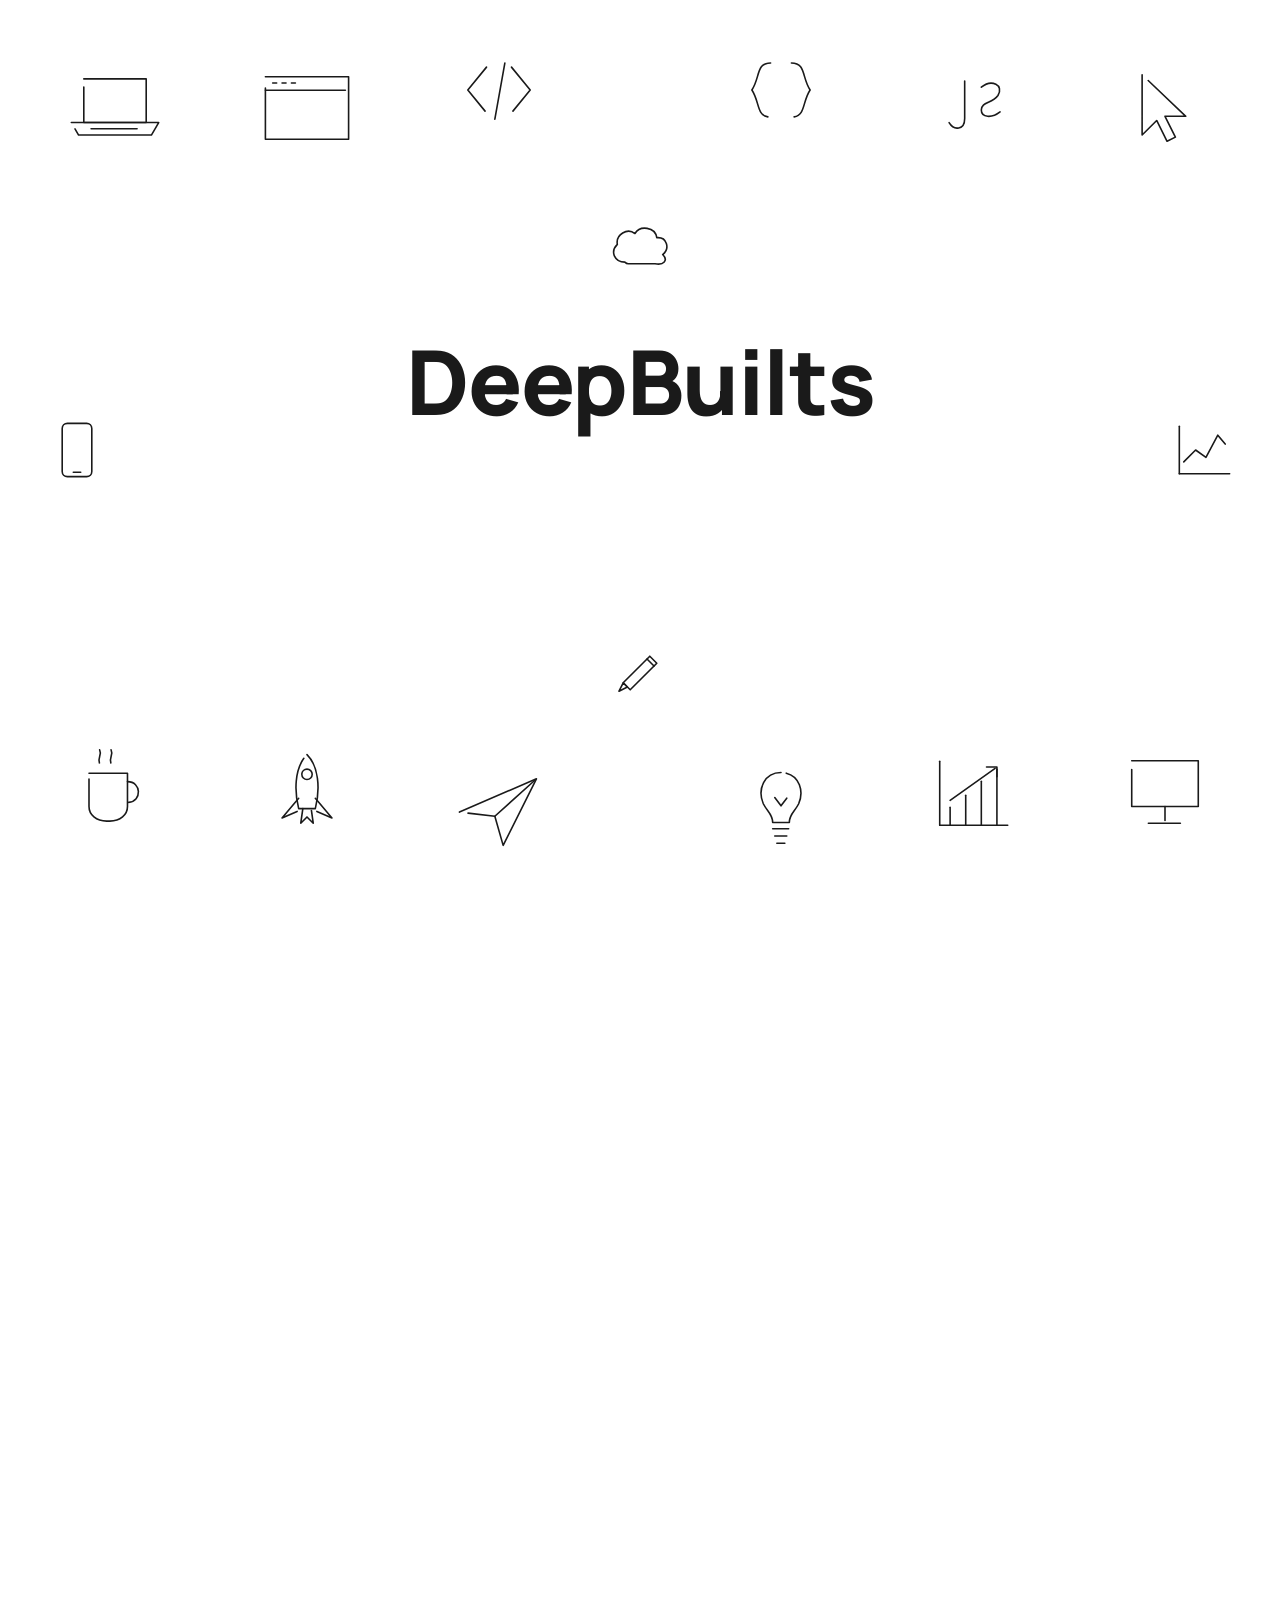
==== index.html @ f0489a3e "Add files via upload" ====
<!DOCTYPE html>
<html lang="en">
<head>
<meta charset="UTF-8" />
<meta name="viewport" content="width=device-width, initial-scale=1.0" />
<title>DeepBuilts — We build websites that build businesses.</title>
<link rel="preconnect" href="https://fonts.googleapis.com">
<link rel="preconnect" href="https://fonts.gstatic.com" crossorigin>
<link href="https://fonts.googleapis.com/css2?family=Manrope:wght@300;400;500;600;700;800&display=swap" rel="stylesheet">
<link rel="stylesheet" href="style.css" />
</head>
<body>

<section class="hero" id="hero" aria-label="DeepBuilts introduction">

  <!-- Layer that holds every sketched illustration; moves subtly with the cursor -->
  <div class="icons-layer" id="icons-layer">

    <div class="icon" id="icon-laptop" data-order="0" aria-hidden="true">
      <svg viewBox="0 0 100 100">
        <path class="d" d="M20,22 H80 V64 H20 Z"/>
        <path class="d" d="M8,64 H92 L85,76 H15 Z"/>
        <path class="d" d="M27,70 H73"/>
      </svg>
    </div>

    <div class="icon" id="icon-browser" data-order="1" aria-hidden="true">
      <svg viewBox="0 0 100 100">
        <path class="d" d="M10,20 H90 V80 H10 Z"/>
        <path class="d" d="M10,33 H90"/>
        <path class="d" d="M17,26 h4"/>
        <path class="d" d="M26,26 h4"/>
        <path class="d" d="M35,26 h4"/>
      </svg>
    </div>

    <div class="icon" id="icon-html" data-order="2" aria-hidden="true">
      <svg viewBox="0 0 100 100">
        <path class="d" d="M38,28 L20,50 L38,72"/>
        <path class="d" d="M46,78 L56,22"/>
        <path class="d" d="M62,28 L80,50 L62,72"/>
      </svg>
    </div>

    <div class="icon" id="icon-css" data-order="3" aria-hidden="true">
      <svg viewBox="0 0 100 100">
        <path class="d" d="M40,24 C26,24 30,38 22,50 C30,62 26,76 40,76"/>
        <path class="d" d="M60,24 C74,24 70,38 78,50 C70,62 74,76 60,76"/>
      </svg>
    </div>

    <div class="icon" id="icon-js" data-order="4" aria-hidden="true">
      <svg viewBox="0 0 100 100">
        <path class="d" d="M42,24 V60 C42,72 30,72 26,62"/>
        <path class="d" d="M58,30 C68,22 80,28 74,38 C68,46 58,44 58,52 C58,60 70,60 78,52"/>
      </svg>
    </div>

    <div class="icon" id="icon-cursor" data-order="5" aria-hidden="true">
      <svg viewBox="0 0 100 100">
        <path class="d" d="M28,18 L28,76 L42,62 L52,82 L60,78 L50,58 L70,58 Z"/>
      </svg>
    </div>

    <div class="icon" id="icon-phone" data-order="6" aria-hidden="true">
      <svg viewBox="0 0 100 100">
        <path class="d" d="M37,14 H63 C67,14 70,17 70,21 V79 C70,83 67,86 63,86 H37 C33,86 30,83 30,79 V21 C30,17 33,14 37,14 Z"/>
        <path class="d" d="M45,80 H55"/>
      </svg>
    </div>

    <div class="icon" id="icon-mug" data-order="7" aria-hidden="true">
      <svg viewBox="0 0 100 100">
        <path class="d" d="M25,32 H62 V64 C62,72 55,78 45,78 H42 C32,78 25,72 25,64 Z"/>
        <path class="d" d="M62,40 C76,40 76,60 62,60"/>
        <path class="d" d="M35,22 C33,17 38,14 35,9"/>
        <path class="d" d="M46,22 C44,17 49,14 46,9"/>
      </svg>
    </div>

    <div class="icon" id="icon-rocket" data-order="8" aria-hidden="true">
      <svg viewBox="0 0 100 100">
        <path class="d" d="M50,14 C61,25 63,46 58,66 H42 C37,46 39,25 50,14 Z"/>
        <path class="d" d="M42,56 L26,75 L42,68"/>
        <path class="d" d="M58,56 L74,75 L58,68"/>
        <path class="d" d="M45,33 a5,5 0 1 0 10,0 a5,5 0 1 0 -10,0"/>
        <path class="d" d="M46,66 L44,80 L50,74 L56,80 L54,66"/>
      </svg>
    </div>

    <div class="icon" id="icon-plane" data-order="9" aria-hidden="true">
      <svg viewBox="0 0 100 100">
        <path class="d" d="M12,52 L86,20 L54,84 L46,56 Z"/>
        <path class="d" d="M46,56 L86,20"/>
      </svg>
    </div>

    <div class="icon" id="icon-bulb" data-order="10" aria-hidden="true">
      <svg viewBox="0 0 100 100">
        <path class="d" d="M50,14 C34,14 27,30 33,44 C37,52 42,54 42,62 H58 C58,54 63,52 67,44 C73,30 66,14 50,14 Z"/>
        <path class="d" d="M42,68 H58"/>
        <path class="d" d="M44,75 H56"/>
        <path class="d" d="M46,82 H54"/>
        <path class="d" d="M44,38 L50,46 L56,38"/>
      </svg>
    </div>

    <div class="icon" id="icon-seo" data-order="11" aria-hidden="true">
      <svg viewBox="0 0 100 100">
        <path class="d" d="M18,82 H86"/>
        <path class="d" d="M18,82 V18"/>
        <path class="d" d="M28,82 V64"/>
        <path class="d" d="M43,82 V52"/>
        <path class="d" d="M58,82 V38"/>
        <path class="d" d="M73,82 V26"/>
        <path class="d" d="M28,58 L73,26"/>
        <path class="d" d="M63,26 H73 V36"/>
      </svg>
    </div>

    <div class="icon" id="icon-analytics" data-order="12" aria-hidden="true">
      <svg viewBox="0 0 100 100">
        <path class="d" d="M18,82 H86"/>
        <path class="d" d="M18,82 V18"/>
        <path class="d" d="M24,66 L40,50 L54,60 L70,30 L80,42"/>
      </svg>
    </div>

    <div class="icon" id="icon-monitor" data-order="13" aria-hidden="true">
      <svg viewBox="0 0 100 100">
        <path class="d" d="M18,20 H82 V64 H18 Z"/>
        <path class="d" d="M50,64 V78"/>
        <path class="d" d="M34,80 H66"/>
      </svg>
    </div>

    <div class="icon" id="icon-cloud" data-order="14" aria-hidden="true">
      <svg viewBox="0 0 100 100">
        <path class="d" d="M32,62 C20,62 14,50 23,41 C21,29 35,21 44,28 C50,18 68,20 70,33 C82,32 86,46 77,53 C84,60 78,66 68,64 H36 C34,64 33,63 32,62 Z"/>
      </svg>
    </div>

    <div class="icon" id="icon-pencil" data-order="15" aria-hidden="true">
      <svg viewBox="0 0 100 100">
        <path class="d" d="M26,74 L64,36 L74,46 L36,84 Z"/>
        <path class="d" d="M26,74 L20,86 L32,80 Z"/>
        <path class="d" d="M60,40 L70,50"/>
      </svg>
    </div>

  </div>

  <!-- Center stage: wordmark, tagline, actions -->
  <div class="stage">
    <div class="logo-wrap">
      <h1 class="logo-text" id="logo-text">DeepBuilts</h1>
    </div>
    <p class="tagline" id="tagline">We build websites that build businesses.</p>

    <div class="actions" id="actions">
      <button class="btn btn-primary" type="button">Explore</button>
      <button class="btn btn-secondary" type="button">Get Free Quote</button>
    </div>
  </div>

  <!-- Scroll cue -->
  <div class="scroll-indicator" id="scroll-indicator" aria-hidden="true">
    <svg viewBox="0 0 30 46">
      <rect x="1.5" y="1.5" width="27" height="43" rx="13.5" fill="none" stroke="#1a1a1a" stroke-width="2"/>
      <circle class="wheel" cx="15" cy="14" r="3" fill="#1a1a1a"/>
    </svg>
  </div>

</section>

<section class="about" id="about" aria-label="About DeepBuilts">
  <div class="about-inner">

    <h2 class="section-title reveal-up" id="about-title">Why DeepBuilts?</h2>

    <p class="about-lead reveal-up" id="about-lead">
      Every successful business deserves a website that earns trust before the first conversation.
    </p>
    <p class="about-sub reveal-up" id="about-sub">
      We help businesses establish a strong online presence with beautiful, fast websites — designed to make a great first impression and turn visitors into customers.
    </p>

    <div class="cards-grid" id="cards-grid">

      <div class="card" style="--i:0">
        <div class="card-icon" aria-hidden="true">
          <svg viewBox="0 0 100 100">
            <path class="cd" d="M52,8 L24,52 H44 L34,92 L78,40 H54 Z"/>
          </svg>
        </div>
        <h3 class="card-title">Fast Delivery</h3>
        <p class="card-caption">Launch in days, not months.</p>
      </div>

      <div class="card" style="--i:1">
        <div class="card-icon" aria-hidden="true">
          <svg viewBox="0 0 100 100">
            <path class="cd" d="M15,20 H85 V80 H15 Z"/>
            <path class="cd" d="M15,34 H85"/>
            <path class="cd" d="M34,34 V80"/>
            <path class="cd" d="M44,46 H76"/>
            <path class="cd" d="M44,56 H70"/>
            <path class="cd" d="M44,66 H74"/>
          </svg>
        </div>
        <h3 class="card-title">Modern UI Design</h3>
        <p class="card-caption">Interfaces that feel effortless.</p>
      </div>

      <div class="card" style="--i:2">
        <div class="card-icon" aria-hidden="true">
          <svg viewBox="0 0 100 100">
            <path class="cd" d="M38,12 H62 C66,12 68,15 68,19 V81 C68,85 66,88 62,88 H38 C34,88 32,85 32,81 V19 C32,15 34,12 38,12 Z"/>
            <path class="cd" d="M45,82 H55"/>
          </svg>
        </div>
        <h3 class="card-title">Mobile Friendly</h3>
        <p class="card-caption">Flawless on every screen size.</p>
      </div>

      <div class="card" style="--i:3">
        <div class="card-icon" aria-hidden="true">
          <svg viewBox="0 0 100 100">
            <path class="cd" d="M24,42 A18,18 0 1,0 60,42 A18,18 0 1,0 24,42"/>
            <path class="cd" d="M55,55 L80,80"/>
            <path class="cd" d="M32,46 L40,38 L46,44 L54,30"/>
            <path class="cd" d="M47,30 L54,30 L54,37"/>
          </svg>
        </div>
        <h3 class="card-title">SEO Ready</h3>
        <p class="card-caption">Built to be found on Google.</p>
      </div>

      <div class="card" style="--i:4">
        <div class="card-icon" aria-hidden="true">
          <svg viewBox="0 0 100 100">
            <path class="cd" d="M18,48 L48,18 H80 V50 L50,80 Z"/>
            <path class="cd" d="M61,34 A5,5 0 1,0 71,34 A5,5 0 1,0 61,34"/>
          </svg>
        </div>
        <h3 class="card-title">Affordable Pricing</h3>
        <p class="card-caption">Premium quality, honest pricing.</p>
      </div>

      <div class="card" style="--i:5">
        <div class="card-icon" aria-hidden="true">
          <svg viewBox="0 0 100 100">
            <path class="cd" d="M20,52 C20,26 80,26 80,52"/>
            <path class="cd" d="M18,52 V70 H30 V56"/>
            <path class="cd" d="M82,52 V70 H70 V56"/>
            <path class="cd" d="M30,70 C30,80 45,82 52,80"/>
          </svg>
        </div>
        <h3 class="card-title">Lifetime Support</h3>
        <p class="card-caption">We're with you after launch too.</p>
      </div>

      <div class="card" style="--i:6">
        <div class="card-icon" aria-hidden="true">
          <svg viewBox="0 0 100 100">
            <path class="cd" d="M15,18 H85 V64 H46 L30,80 V64 H15 Z"/>
            <path class="cd" d="M34,40 h6"/>
            <path class="cd" d="M47,40 h6"/>
            <path class="cd" d="M60,40 h6"/>
          </svg>
        </div>
        <h3 class="card-title">WhatsApp Integration</h3>
        <p class="card-caption">Chat with customers instantly.</p>
      </div>

      <div class="card" style="--i:7">
        <div class="card-icon" aria-hidden="true">
          <svg viewBox="0 0 100 100">
            <path class="cd" d="M50,10 C68,10 80,24 80,42 C80,64 50,90 50,90 C50,90 20,64 20,42 C20,24 32,10 50,10 Z"/>
            <path class="cd" d="M42,42 A8,8 0 1,0 58,42 A8,8 0 1,0 42,42"/>
          </svg>
        </div>
        <h3 class="card-title">Google Maps Integration</h3>
        <p class="card-caption">Help customers find your door.</p>
      </div>

      <div class="card" style="--i:8">
        <div class="card-icon" aria-hidden="true">
          <svg viewBox="0 0 100 100">
            <path class="cd" d="M34,50 A16,16 0 1,0 66,50 A16,16 0 1,0 34,50"/>
            <path class="cd" d="M44,50 A6,6 0 1,0 56,50 A6,6 0 1,0 44,50"/>
            <path class="cd" d="M50,30 V22"/>
            <path class="cd" d="M50,70 V78"/>
            <path class="cd" d="M30,50 H22"/>
            <path class="cd" d="M70,50 H78"/>
          </svg>
        </div>
        <h3 class="card-title">Easy Maintenance</h3>
        <p class="card-caption">Simple to update, built to last.</p>
      </div>

    </div>

    <p class="about-closing reveal-up" id="about-closing">
      Your business deserves more than just a website.<br>
      It deserves a digital identity.
    </p>

  </div>
</section>

<section class="industries" id="industries" aria-label="Industries we help">
  <div class="industry-blob industry-blob-a" aria-hidden="true"></div>
  <div class="industry-blob industry-blob-b" aria-hidden="true"></div>

  <div class="industries-inner">

    <h2 class="section-title reveal-up">Businesses We Help Grow</h2>
    <p class="about-sub reveal-up">
      From the first table booked to the first class filled — we design for the businesses people visit every day.
    </p>

    <div class="cards-grid industries-grid" id="industries-grid">

      <div class="card industry-card" style="--i:0">
        <div class="card-icon" aria-hidden="true">
          <svg viewBox="0 0 100 100">
            <path class="cd" d="M28,14 V34"/>
            <path class="cd" d="M36,14 V34"/>
            <path class="cd" d="M44,14 V34"/>
            <path class="cd" d="M28,34 C28,42 44,42 44,34"/>
            <path class="cd" d="M36,42 V86"/>
            <path class="cd" d="M66,14 C58,20 58,40 66,46"/>
            <path class="cd" d="M66,46 V86"/>
          </svg>
        </div>
        <h3 class="card-title">Restaurant</h3>
        <p class="card-caption">Menus, ambience & bookings — served beautifully online.</p>
      </div>

      <div class="card industry-card" style="--i:1">
        <div class="card-icon" aria-hidden="true">
          <svg viewBox="0 0 100 100">
            <path class="cd" d="M50,20 L90,38 L50,56 L10,38 Z"/>
            <path class="cd" d="M28,46 V66 C28,74 40,80 50,80 C60,80 72,74 72,66 V46"/>
            <path class="cd" d="M90,38 V62"/>
          </svg>
        </div>
        <h3 class="card-title">Coaching Institute</h3>
        <p class="card-caption">Showcase results and enrol more students with confidence.</p>
      </div>

      <div class="card industry-card" style="--i:2">
        <div class="card-icon" aria-hidden="true">
          <svg viewBox="0 0 100 100">
            <path class="cd" d="M22,24 A7,7 0 1,0 22,38 A7,7 0 1,0 22,24"/>
            <path class="cd" d="M22,66 A7,7 0 1,0 22,80 A7,7 0 1,0 22,66"/>
            <path class="cd" d="M27,31 L85,73"/>
            <path class="cd" d="M27,73 L85,31"/>
          </svg>
        </div>
        <h3 class="card-title">Salon</h3>
        <p class="card-caption">Elegant booking pages that match your salon's style.</p>
      </div>

      <div class="card industry-card" style="--i:3">
        <div class="card-icon" aria-hidden="true">
          <svg viewBox="0 0 100 100">
            <path class="cd" d="M18,42 H30 V62 H18 Z"/>
            <path class="cd" d="M70,42 H82 V62 H70 Z"/>
            <path class="cd" d="M30,50 H70"/>
            <path class="cd" d="M12,46 V58"/>
            <path class="cd" d="M88,46 V58"/>
          </svg>
        </div>
        <h3 class="card-title">Gym</h3>
        <p class="card-caption">Bold, energetic sites that convert visitors into members.</p>
      </div>

      <div class="card industry-card" style="--i:4">
        <div class="card-icon" aria-hidden="true">
          <svg viewBox="0 0 100 100">
            <path class="cd" d="M44,22 H56 V44 H78 V56 H56 V78 H44 V56 H22 V44 H44 Z"/>
            <path class="cd" d="M20,84 H80"/>
          </svg>
        </div>
        <h3 class="card-title">Clinic &amp; Healthcare</h3>
        <p class="card-caption">Build patient trust with a clean, reassuring presence.</p>
      </div>

      <div class="card industry-card" style="--i:5">
        <div class="card-icon" aria-hidden="true">
          <svg viewBox="0 0 100 100">
            <path class="cd" d="M50,14 C61,25 63,46 58,66 H42 C37,46 39,25 50,14 Z"/>
            <path class="cd" d="M42,56 L26,75 L42,68"/>
            <path class="cd" d="M58,56 L74,75 L58,68"/>
            <path class="cd" d="M45,33 a5,5 0 1 0 10,0 a5,5 0 1 0 -10,0"/>
          </svg>
        </div>
        <h3 class="card-title">Startup Landing Pages</h3>
        <p class="card-caption">Sharp, fast pages built to launch and pitch with impact.</p>
      </div>

      <div class="card industry-card" style="--i:6">
        <div class="card-icon" aria-hidden="true">
          <svg viewBox="0 0 100 100">
            <path class="cd" d="M22,14 H78 V86 H22 Z"/>
            <path class="cd" d="M50,30 A10,10 0 1,0 50,50 A10,10 0 1,0 50,30"/>
            <path class="cd" d="M32,72 C32,58 68,58 68,72"/>
          </svg>
        </div>
        <h3 class="card-title">Personal Portfolios</h3>
        <p class="card-caption">A polished home for your work, skills and story.</p>
      </div>

      <div class="card industry-card" style="--i:7">
        <div class="card-icon" aria-hidden="true">
          <svg viewBox="0 0 100 100">
            <path class="cd" d="M14,38 L20,18 H80 L86,38"/>
            <path class="cd" d="M18,38 H82 V84 H18 Z"/>
            <path class="cd" d="M42,84 V58 H58 V84"/>
            <path class="cd" d="M14,38 H86"/>
          </svg>
        </div>
        <h3 class="card-title">Local Shop Websites</h3>
        <p class="card-caption">Help nearby customers find you and walk through the door.</p>
      </div>

    </div>

  </div>
</section>

<section class="work" id="work" aria-label="Our work">
  <div class="work-inner">

    <h2 class="section-title reveal-up">Our Work</h2>
    <p class="about-sub reveal-up">
      A closer look at how we bring different industries to life.
    </p>

    <div class="work-grid">

      <a class="work-card reveal-up" href="restaurant.html" aria-label="View Restaurant Website demo">
        <div class="work-image work-image-restaurant">
          <svg viewBox="0 0 100 100" aria-hidden="true">
            <path class="wd" d="M28,10 V40"/>
            <path class="wd" d="M38,10 V40"/>
            <path class="wd" d="M48,10 V40"/>
            <path class="wd" d="M28,40 C28,50 48,50 48,40"/>
            <path class="wd" d="M38,50 V90"/>
            <path class="wd" d="M70,10 C60,17 60,42 70,49"/>
            <path class="wd" d="M70,49 V90"/>
          </svg>
        </div>
        <div class="work-content">
          <h3 class="work-title">Restaurant Website</h3>
          <p class="work-desc">A warm, appetite-driven design with menu highlights, gallery and easy table bookings.</p>
          <span class="work-btn">View Demo <span class="work-arrow">→</span></span>
        </div>
      </a>

      <a class="work-card reveal-up" href="coaching.html" aria-label="View Coaching Website demo">
        <div class="work-image work-image-coaching">
          <svg viewBox="0 0 100 100" aria-hidden="true">
            <path class="wd" d="M50,16 L92,36 L50,56 L8,36 Z"/>
            <path class="wd" d="M26,46 V68 C26,78 38,86 50,86 C62,86 74,78 74,68 V46"/>
            <path class="wd" d="M92,36 V62"/>
          </svg>
        </div>
        <div class="work-content">
          <h3 class="work-title">Coaching Website</h3>
          <p class="work-desc">Course structure, testimonials and results — presented to build instant credibility.</p>
          <span class="work-btn">View Demo <span class="work-arrow">→</span></span>
        </div>
      </a>

      <a class="work-card reveal-up" href="gym.html" aria-label="View Gym Website demo">
        <div class="work-image work-image-gym">
          <svg viewBox="0 0 100 100" aria-hidden="true">
            <path class="wd" d="M14,42 H28 V62 H14 Z"/>
            <path class="wd" d="M72,42 H86 V62 H72 Z"/>
            <path class="wd" d="M28,50 H72"/>
            <path class="wd" d="M8,46 V58"/>
            <path class="wd" d="M92,46 V58"/>
          </svg>
        </div>
        <div class="work-content">
          <h3 class="work-title">Gym Website</h3>
          <p class="work-desc">High-energy visuals, class schedules and membership plans that drive sign-ups.</p>
          <span class="work-btn">View Demo <span class="work-arrow">→</span></span>
        </div>
      </a>

    </div>

  </div>
</section>

<section class="pricing" id="pricing" aria-label="Pricing plans">
  <div class="pricing-blob pricing-blob-a" aria-hidden="true"></div>
  <div class="pricing-blob pricing-blob-b" aria-hidden="true"></div>

  <div class="pricing-inner">

    <h2 class="section-title reveal-up">Simple Pricing</h2>
    <p class="about-sub reveal-up">Choose the perfect plan for your business.</p>

    <div class="pricing-grid">

      <div class="pricing-card reveal-up" style="--i:0">
        <div class="pricing-head">
          <p class="pricing-plan">Starter</p>
          <div class="pricing-price"><span class="currency">₹</span>4,999</div>
          <p class="pricing-note">One-time payment</p>
        </div>
        <ul class="pricing-features">
          <li>Single Page Website</li>
          <li>Responsive Design</li>
          <li>WhatsApp Button</li>
          <li>Google Maps</li>
          <li>Contact Form</li>
          <li>Basic SEO</li>
          <li>Free Deployment</li>
        </ul>
        <button class="pricing-btn" type="button">Get Started</button>
      </div>

      <div class="pricing-card pricing-featured reveal-up" style="--i:1">
        <span class="pricing-badge">Most Popular</span>
        <div class="pricing-head">
          <p class="pricing-plan">Standard</p>
          <div class="pricing-price"><span class="currency">₹</span>7,999</div>
          <p class="pricing-note">One-time payment</p>
        </div>
        <ul class="pricing-features">
          <li class="pricing-inherit">Everything in Starter</li>
          <li>5 Pages</li>
          <li>Gallery</li>
          <li>Animations</li>
          <li>Better SEO</li>
          <li>Business Email Setup</li>
        </ul>
        <button class="pricing-btn pricing-btn-featured" type="button">Get Started</button>
      </div>

      <div class="pricing-card reveal-up" style="--i:2">
        <div class="pricing-head">
          <p class="pricing-plan">Growth</p>
          <div class="pricing-price"><span class="currency">₹</span>14,999</div>
          <p class="pricing-note">One-time payment</p>
        </div>
        <ul class="pricing-features">
          <li class="pricing-inherit">Everything in Standard</li>
          <li>Booking System</li>
          <li>Admin Dashboard</li>
          <li>Database</li>
          <li>Blog</li>
          <li>Premium Support</li>
        </ul>
        <button class="pricing-btn" type="button">Get Started</button>
      </div>

    </div>

  </div>
</section>

<script src="script.js"></script>
</body>
</html>
---- style.css ----
:root{
  --ink:#1a1a1a;
  --ink-soft:#3a3a3a;
  --muted:#767676;
  --paper:#ffffff;
  --gold:#b08d57;
  --font-display:'Manrope', -apple-system, BlinkMacSystemFont, 'Helvetica Neue', Arial, sans-serif;
  --font-body:'Manrope', -apple-system, BlinkMacSystemFont, 'Helvetica Neue', Arial, sans-serif;
}

*{ box-sizing:border-box; }

html,body{
  margin:0;
  padding:0;
  width:100%;
  height:100%;
  background:var(--paper);
  overflow-x:hidden;
  font-family:var(--font-body);
  color:var(--ink);
  -webkit-font-smoothing:antialiased;
}

.hero{
  position:relative;
  width:100%;
  height:100vh;
  min-height:640px;
  background:var(--paper);
  overflow:hidden;
}

/* ---------- Illustration layer ---------- */

.icons-layer{
  position:absolute;
  inset:0;
  will-change:transform;
  transition:transform 0.4s cubic-bezier(.22,.68,.36,1);
}

.icon{
  position:absolute;
  width:9vw;
  max-width:104px;
  min-width:56px;
  transform:translate(-50%,-50%);
  opacity:1;
}

.icon svg{
  width:100%;
  height:100%;
  display:block;
  overflow:visible;
}

.icon path.d{
  fill:none;
  stroke:var(--ink);
  stroke-width:1.6;
  stroke-linecap:round;
  stroke-linejoin:round;
  vector-effect:non-scaling-stroke;
  transition:stroke-dashoffset 0.9s cubic-bezier(.22,.68,.36,1);
}

.icon.floating{
  animation:float 4.5s ease-in-out infinite;
}
.icon.floating:nth-child(3n){ animation-duration:5.2s; }
.icon.floating:nth-child(3n+1){ animation-duration:3.9s; animation-delay:.4s; }
.icon.floating:nth-child(3n+2){ animation-duration:4.7s; animation-delay:.2s; }

@keyframes float{
  0%,100%{ transform:translate(-50%,-50%) translateY(0); }
  50%{ transform:translate(-50%,-50%) translateY(-6px); }
}

/* perimeter placement — desktop */
#icon-laptop{     top:12%; left:9%;  }
#icon-browser{    top:12%; left:24%; }
#icon-html{       top:10%; left:39%; }
#icon-css{        top:10%; left:61%; }
#icon-js{         top:12%; left:76%; }
#icon-cursor{     top:12%; left:91%; }
#icon-phone{      top:50%; left:6%;  width:6.5vw; max-width:74px; }
#icon-mug{        top:88%; left:9%;  }
#icon-rocket{     top:88%; left:24%; }
#icon-plane{      top:90%; left:39%; }
#icon-bulb{       top:90%; left:61%; }
#icon-seo{        top:88%; left:76%; }
#icon-monitor{    top:88%; left:91%; }
#icon-analytics{  top:50%; left:94%; width:6.5vw; max-width:74px; }
#icon-cloud{      top:28%; left:50%; width:7vw; max-width:84px; }
#icon-pencil{     top:74%; left:50%; width:6vw; max-width:70px; }

/* ---------- Center stage ---------- */

.stage{
  position:relative;
  z-index:20;
  height:100%;
  display:flex;
  flex-direction:column;
  align-items:center;
  justify-content:center;
  text-align:center;
  padding:0 24px;
  pointer-events:none;
}

.logo-wrap{
  position:relative;
  display:inline-flex;
  align-items:baseline;
}

.logo-text{
  font-family:var(--font-display);
  font-style:normal;
  font-weight:800;
  font-size:clamp(2.6rem, 8vw, 5.6rem);
  line-height:1;
  margin:0;
  color:var(--ink);
  letter-spacing:-1.5px;
  opacity:0;
  transform:translateY(14px);
}

.logo-text.reveal{
  animation:logo-appear 0.5s cubic-bezier(.22,.68,.36,1) forwards;
}

@keyframes logo-appear{
  to{ opacity:1; transform:translateY(0); }
}

.tagline{
  font-family:var(--font-body);
  font-weight:400;
  font-size:clamp(0.95rem, 1.6vw, 1.25rem);
  color:var(--muted);
  letter-spacing:0.3px;
  margin:18px 0 0;
  opacity:0;
  transform:translateY(10px);
  transition:opacity .35s ease, transform .35s ease;
}

.tagline.show{
  opacity:1;
  transform:translateY(0);
}

.actions{
  margin-top:40px;
  display:flex;
  gap:18px;
  pointer-events:auto;
}

.btn{
  font-family:var(--font-body);
  font-weight:600;
  font-size:0.95rem;
  letter-spacing:0.3px;
  padding:15px 34px;
  border-radius:999px;
  cursor:pointer;
  border:1.5px solid var(--ink);
  opacity:0;
  transform:translateY(28px);
  transition:opacity .6s ease, transform .6s cubic-bezier(.2,.9,.3,1),
             box-shadow .3s ease, background .3s ease, color .3s ease, border-color .3s ease;
}

.btn.show{
  opacity:1;
  transform:translateY(0);
}

.btn-primary{
  background:var(--ink);
  color:var(--paper);
}
.btn-primary:hover{
  transform:translateY(-4px);
  box-shadow:0 14px 30px -10px rgba(26,26,26,0.45), 0 0 0 6px rgba(176,141,87,0.12);
}

.btn-secondary{
  background:transparent;
  color:var(--ink);
}
.btn-secondary:hover{
  transform:translateY(-4px);
  background:var(--ink);
  color:var(--paper);
  box-shadow:0 14px 30px -10px rgba(26,26,26,0.35), 0 0 0 6px rgba(176,141,87,0.12);
}

.btn:focus-visible{
  outline:2px solid var(--gold);
  outline-offset:3px;
}

/* ---------- Scroll indicator ---------- */

.scroll-indicator{
  position:absolute;
  bottom:32px;
  left:50%;
  transform:translateX(-50%);
  width:26px;
  opacity:0;
  transition:opacity .8s ease;
  z-index:20;
}

.scroll-indicator.show{
  opacity:1;
  animation:cue-bounce 2.2s ease-in-out infinite;
}

@keyframes cue-bounce{
  0%,100%{ transform:translateX(-50%) translateY(0); }
  50%{ transform:translateX(-50%) translateY(8px); }
}

.scroll-indicator .wheel{
  animation:wheel-drop 2.2s ease-in-out infinite;
}

@keyframes wheel-drop{
  0%{ opacity:1; transform:translateY(0); }
  60%{ opacity:0; transform:translateY(10px); }
  61%{ opacity:0; transform:translateY(0); }
  100%{ opacity:1; transform:translateY(0); }
}

/* ---------- Responsive ---------- */

@media (max-width: 900px){
  .icon{ width:12vw; min-width:44px; max-width:78px; }
  #icon-phone,#icon-analytics{ width:9vw; max-width:60px; }
  #icon-laptop{ top:9%;  left:14%; }
  #icon-browser{ top:9%;  left:34%; }
  #icon-html{ top:8%; left:52%; }
  #icon-css{ top:8%; left:68%; }
  #icon-js{ top:9%; left:86%; }
  #icon-cursor{ top:22%; left:6%; }
  #icon-phone{ top:50%; left:5%; }
  #icon-analytics{ top:50%; left:95%; }
  #icon-cloud{ top:24%; left:50%; }
  #icon-mug{ top:78%; left:14%; }
  #icon-rocket{ top:91%; left:34%; }
  #icon-plane{ top:91%; left:52%; }
  #icon-bulb{ top:91%; left:68%; }
  #icon-seo{ top:91%; left:86%; }
  #icon-monitor{ top:78%; left:95%; }
  #icon-pencil{ top:76%; left:50%; }
}

@media (max-width: 600px){
  .hero{ min-height:100vh; }
  .icon{ width:15vw; min-width:34px; max-width:52px; opacity:0.85; }
  #icon-laptop{     top:8%;  left:16%; }
  #icon-browser{    top:8%;  left:50%; }
  #icon-html{       top:8%;  left:84%; }
  #icon-css{        top:20%; left:6%;  }
  #icon-js{         top:20%; left:94%; }
  #icon-cursor{     top:32%; left:12%; }
  #icon-phone{      top:32%; left:88%; width:12vw; max-width:44px; }
  #icon-cloud{      top:18%; left:50%; width:14vw; max-width:56px; }
  #icon-mug{        top:68%; left:12%; }
  #icon-rocket{     top:68%; left:88%; }
  #icon-plane{      top:80%; left:22%; }
  #icon-bulb{       top:80%; left:50%; }
  #icon-seo{        top:80%; left:78%; }
  #icon-analytics{  top:92%; left:16%; width:12vw; max-width:44px; }
  #icon-monitor{    top:92%; left:50%; }
  #icon-pencil{     top:92%; left:84%; width:12vw; max-width:44px; }

  .actions{ flex-direction:column; width:100%; max-width:280px; }
  .btn{ width:100%; text-align:center; padding:14px 28px; }
}

/* ---------- Reduced motion ---------- */

@media (prefers-reduced-motion: reduce){
  .icons-layer{ transition:none; }
  .icon.floating{ animation:none; }
  .scroll-indicator.show{ animation:none; }
  .scroll-indicator .wheel{ animation:none; }
  .logo-text.reveal{ animation:none; opacity:1; transform:none; }
  .btn, .tagline{ transition:opacity .3s ease; }
  .reveal-up{ transition:none !important; opacity:1 !important; transform:none !important; }
  .card{ animation:none !important; opacity:1 !important; transform:none !important; }
  .card-icon path.cd{ transition:none; }
}

/* =====================================================
   ABOUT SECTION
   ===================================================== */

.about{
  position:relative;
  width:100%;
  background:var(--paper);
  padding:130px 24px 150px;
}

.about-inner{
  max-width:1180px;
  margin:0 auto;
  text-align:center;
}

.reveal-up{
  opacity:0;
  transform:translateY(26px);
  transition:opacity .7s cubic-bezier(.22,.68,.36,1), transform .7s cubic-bezier(.22,.68,.36,1);
}

.reveal-up.in-view{
  opacity:1;
  transform:translateY(0);
}

.section-title{
  font-family:var(--font-display);
  font-weight:800;
  font-size:clamp(2.1rem, 5vw, 3.4rem);
  letter-spacing:-1.2px;
  margin:0 0 30px;
  color:var(--ink);
}

.about-lead{
  font-family:var(--font-body);
  font-weight:600;
  font-size:clamp(1.15rem, 2.3vw, 1.55rem);
  line-height:1.5;
  max-width:760px;
  margin:0 auto 18px;
  color:var(--ink-soft);
}

.about-sub{
  font-family:var(--font-body);
  font-weight:400;
  font-size:clamp(0.98rem, 1.4vw, 1.08rem);
  line-height:1.7;
  max-width:620px;
  margin:0 auto;
  color:var(--muted);
}

/* ---------- Speciality cards ---------- */

.cards-grid{
  display:grid;
  grid-template-columns:repeat(3, 1fr);
  gap:26px;
  margin-top:80px;
  text-align:left;
}

.card{
  position:relative;
  background:var(--paper);
  border:1px solid rgba(26,26,26,0.09);
  border-radius:22px;
  padding:36px 30px;
  box-shadow:0 2px 12px rgba(26,26,26,0.045);
  opacity:0;
  transform:translateY(26px);
  transition:transform .45s cubic-bezier(.22,.68,.36,1),
             box-shadow .45s cubic-bezier(.22,.68,.36,1),
             border-color .45s ease;
}

.card.in-view{
  opacity:1;
  transform:translateY(0);
  animation:card-appear .65s cubic-bezier(.22,.68,.36,1) forwards;
  animation-delay:calc(var(--i) * 70ms);
}

@keyframes card-appear{
  from{ opacity:0; transform:translateY(26px); }
  to{ opacity:1; transform:translateY(0); }
}

.card:hover{
  transform:translateY(-8px);
  box-shadow:0 22px 44px -18px rgba(26,26,26,0.2);
  border-color:rgba(26,26,26,0.16);
}

.card-icon{
  width:52px;
  height:52px;
  margin-bottom:22px;
  transition:transform .4s cubic-bezier(.22,.68,.36,1);
}

.card:hover .card-icon{
  transform:translateY(-3px) rotate(-4deg) scale(1.06);
}

.card-icon svg{
  width:100%;
  height:100%;
  overflow:visible;
}

.card-icon path.cd{
  fill:none;
  stroke:var(--ink);
  stroke-width:3.4;
  stroke-linecap:round;
  stroke-linejoin:round;
  vector-effect:non-scaling-stroke;
  transition:stroke-dashoffset .8s cubic-bezier(.22,.68,.36,1);
}

.card-title{
  font-family:var(--font-display);
  font-weight:700;
  font-size:1.12rem;
  letter-spacing:-0.2px;
  margin:0 0 8px;
  color:var(--ink);
}

.card-caption{
  font-family:var(--font-body);
  font-weight:400;
  font-size:0.92rem;
  line-height:1.55;
  color:var(--muted);
  margin:0;
}

/* ---------- Closing statement ---------- */

.about-closing{
  font-family:var(--font-display);
  font-weight:700;
  font-size:clamp(1.4rem, 3.4vw, 2.2rem);
  line-height:1.4;
  letter-spacing:-0.5px;
  color:var(--ink);
  margin:120px auto 0;
  max-width:720px;
}

/* ---------- About responsive ---------- */

@media (max-width: 900px){
  .about{ padding:100px 22px 120px; }
  .cards-grid{ grid-template-columns:repeat(2, 1fr); gap:20px; margin-top:64px; }
  .about-closing{ margin-top:90px; }
}

@media (max-width: 600px){
  .about{ padding:80px 20px 100px; }
  .cards-grid{ grid-template-columns:1fr; gap:18px; margin-top:52px; }
  .card{ padding:30px 26px; }
  .about-closing{ margin-top:70px; }
}

/* =====================================================
   INDUSTRIES SECTION — premium glass cards
   ===================================================== */

.industries{
  position:relative;
  width:100%;
  background:var(--paper);
  padding:120px 24px 140px;
  overflow:hidden;
}

.industry-blob{
  position:absolute;
  border-radius:50%;
  filter:blur(70px);
  opacity:0.16;
  pointer-events:none;
  z-index:0;
}

.industry-blob-a{
  width:420px;
  height:420px;
  top:-120px;
  left:-100px;
  background:radial-gradient(circle, var(--gold) 0%, transparent 70%);
}

.industry-blob-b{
  width:460px;
  height:460px;
  bottom:-140px;
  right:-120px;
  background:radial-gradient(circle, var(--ink-soft) 0%, transparent 72%);
}

.industries-inner{
  position:relative;
  z-index:1;
  max-width:1220px;
  margin:0 auto;
  text-align:center;
}

.industries-inner .about-sub{
  margin-top:18px;
}

.industries-grid{
  grid-template-columns:repeat(4, 1fr);
  gap:24px;
  margin-top:72px;
}

/* Glass card look layered on top of the shared .card entrance/draw system */
.industry-card{
  padding:32px 26px;
  background:rgba(255,255,255,0.55);
  backdrop-filter:blur(16px) saturate(140%);
  -webkit-backdrop-filter:blur(16px) saturate(140%);
  border:1px solid rgba(255,255,255,0.5);
  box-shadow:0 8px 30px rgba(26,26,26,0.06);
  overflow:hidden;
  isolation:isolate;
}

.industry-card::before{
  content:"";
  position:absolute;
  inset:0;
  border-radius:22px;
  padding:1.5px;
  background:linear-gradient(115deg,
    rgba(176,141,87,0) 10%,
    rgba(176,141,87,0.9) 45%,
    rgba(176,141,87,0) 80%);
  background-size:260% 260%;
  -webkit-mask:
    linear-gradient(#fff 0 0) content-box,
    linear-gradient(#fff 0 0);
  -webkit-mask-composite:xor;
  mask-composite:exclude;
  opacity:0;
  transition:opacity .45s ease;
  animation:border-flow 4s linear infinite;
  pointer-events:none;
  z-index:1;
}

@keyframes border-flow{
  0%{ background-position:0% 50%; }
  100%{ background-position:200% 50%; }
}

.industry-card:hover{
  transform:translateY(-10px);
  box-shadow:0 26px 50px -18px rgba(26,26,26,0.22);
  background:rgba(255,255,255,0.7);
}

.industry-card:hover::before{
  opacity:1;
}

.industry-card .card-icon{
  position:relative;
  z-index:2;
}

.industry-card .card-title,
.industry-card .card-caption{
  position:relative;
  z-index:2;
}

@media (max-width: 1024px){
  .industries-grid{ grid-template-columns:repeat(2, 1fr); }
}

@media (max-width: 600px){
  .industries{ padding:90px 20px 110px; }
  .industries-grid{ grid-template-columns:1fr; gap:18px; margin-top:52px; }
  .industry-card{ padding:28px 24px; }
}

@media (prefers-reduced-motion: reduce){
  .industry-card::before{ animation:none; }
}

/* =====================================================
   OUR WORK SECTION — three large demo cards
   ===================================================== */

.work{
  position:relative;
  width:100%;
  background:var(--paper);
  padding:120px 24px 150px;
}

.work-inner{
  max-width:1180px;
  margin:0 auto;
  text-align:center;
}

.work-inner .about-sub{
  margin-top:18px;
}

.work-grid{
  display:grid;
  grid-template-columns:repeat(3, 1fr);
  gap:30px;
  margin-top:72px;
  text-align:left;
}

.work-card{
  position:relative;
  display:block;
  background:var(--paper);
  border:1px solid rgba(26,26,26,0.09);
  border-radius:22px;
  overflow:hidden;
  text-decoration:none;
  color:inherit;
  box-shadow:0 2px 12px rgba(26,26,26,0.045);
  transition:transform .5s cubic-bezier(.22,.68,.36,1),
             box-shadow .5s cubic-bezier(.22,.68,.36,1),
             border-color .5s ease;
}

.work-card:hover{
  transform:translateY(-10px);
  box-shadow:0 30px 56px -20px rgba(26,26,26,0.24);
  border-color:rgba(176,141,87,0.4);
}

.work-image{
  position:relative;
  width:100%;
  aspect-ratio:16/10;
  background:
    repeating-linear-gradient(
      to bottom,
      rgba(26,26,26,0.05),
      rgba(26,26,26,0.05) 1px,
      transparent 1px,
      transparent 34px
    ),
    linear-gradient(135deg, #f4f1ea 0%, #ffffff 60%);
  display:flex;
  align-items:center;
  justify-content:center;
  overflow:hidden;
}

.work-image::after{
  content:"";
  position:absolute;
  inset:0;
  background:linear-gradient(140deg, rgba(176,141,87,0.16), transparent 55%);
  opacity:0;
  transition:opacity .5s ease;
}

.work-card:hover .work-image::after{
  opacity:1;
}

.work-image svg{
  width:34%;
  max-width:120px;
  overflow:visible;
  transition:transform .6s cubic-bezier(.22,.68,.36,1);
}

.work-card:hover .work-image svg{
  transform:scale(1.1) translateY(-4px);
}

.work-image path.wd{
  fill:none;
  stroke:var(--ink);
  stroke-width:2.2;
  stroke-linecap:round;
  stroke-linejoin:round;
  vector-effect:non-scaling-stroke;
  opacity:0.82;
}

.work-content{
  padding:30px 28px 32px;
}

.work-title{
  font-family:var(--font-display);
  font-weight:700;
  font-size:1.25rem;
  letter-spacing:-0.3px;
  margin:0 0 10px;
  color:var(--ink);
}

.work-desc{
  font-family:var(--font-body);
  font-weight:400;
  font-size:0.95rem;
  line-height:1.65;
  color:var(--muted);
  margin:0 0 22px;
}

.work-btn{
  display:inline-flex;
  align-items:center;
  gap:8px;
  font-family:var(--font-body);
  font-weight:600;
  font-size:0.92rem;
  letter-spacing:0.3px;
  color:var(--ink);
  padding:12px 22px;
  border-radius:999px;
  border:1.5px solid var(--ink);
  transition:background .3s ease, color .3s ease, border-color .3s ease, box-shadow .3s ease;
}

.work-arrow{
  transition:transform .35s cubic-bezier(.22,.68,.36,1);
}

.work-card:hover .work-btn{
  background:var(--ink);
  color:var(--paper);
  box-shadow:0 14px 28px -12px rgba(26,26,26,0.4), 0 0 0 5px rgba(176,141,87,0.14);
}

.work-card:hover .work-arrow{
  transform:translateX(4px);
}

@media (max-width: 1024px){
  .work-grid{ grid-template-columns:1fr; gap:24px; margin-top:56px; }
  .work{ padding:100px 22px 120px; }
}

@media (max-width: 600px){
  .work{ padding:80px 20px 100px; }
  .work-content{ padding:24px 22px 26px; }
}

/* =====================================================
   PRICING SECTION — luxury three-tier cards
   ===================================================== */

.pricing{
  position:relative;
  width:100%;
  background:var(--paper);
  padding:130px 24px 160px;
  overflow:hidden;
}

.pricing-blob{
  position:absolute;
  border-radius:50%;
  filter:blur(80px);
  opacity:0.14;
  pointer-events:none;
  z-index:0;
}

.pricing-blob-a{
  width:460px;
  height:460px;
  top:-140px;
  right:-120px;
  background:radial-gradient(circle, var(--gold) 0%, transparent 70%);
}

.pricing-blob-b{
  width:420px;
  height:420px;
  bottom:-160px;
  left:-110px;
  background:radial-gradient(circle, var(--ink-soft) 0%, transparent 72%);
}

.pricing-inner{
  position:relative;
  z-index:1;
  max-width:1180px;
  margin:0 auto;
  text-align:center;
}

.pricing-inner .about-sub{
  margin-top:18px;
}

.pricing-grid{
  display:grid;
  grid-template-columns:repeat(3, 1fr);
  gap:28px;
  margin-top:80px;
  align-items:start;
  text-align:left;
}

/* ---------- Base card ---------- */

.pricing-card{
  position:relative;
  display:flex;
  flex-direction:column;
  background:var(--paper);
  border:1px solid rgba(26,26,26,0.09);
  border-radius:26px;
  padding:46px 34px 38px;
  box-shadow:0 2px 14px rgba(26,26,26,0.045);
  isolation:isolate;
  overflow:hidden;
  transition:transform .5s cubic-bezier(.22,.68,.36,1),
             box-shadow .5s cubic-bezier(.22,.68,.36,1),
             border-color .5s ease;
}

/* animated flowing gradient border, revealed on hover */
.pricing-card::before{
  content:"";
  position:absolute;
  inset:0;
  border-radius:26px;
  padding:1.5px;
  background:linear-gradient(115deg,
    rgba(176,141,87,0) 10%,
    rgba(176,141,87,0.95) 45%,
    rgba(176,141,87,0) 80%);
  background-size:260% 260%;
  -webkit-mask:
    linear-gradient(#fff 0 0) content-box,
    linear-gradient(#fff 0 0);
  -webkit-mask-composite:xor;
  mask-composite:exclude;
  opacity:0;
  transition:opacity .45s ease;
  animation:border-flow 4s linear infinite;
  pointer-events:none;
  z-index:1;
}

.pricing-card:hover{
  transform:translateY(-10px);
  box-shadow:0 30px 56px -20px rgba(26,26,26,0.22),
             0 0 46px -16px rgba(176,141,87,0.4);
  border-color:rgba(176,141,87,0.35);
}

.pricing-card:hover::before{
  opacity:1;
}

.pricing-head{
  position:relative;
  z-index:2;
  margin-bottom:30px;
  padding-bottom:26px;
  border-bottom:1px solid rgba(26,26,26,0.08);
}

.pricing-plan{
  font-family:var(--font-body);
  font-weight:700;
  font-size:0.8rem;
  letter-spacing:2.2px;
  text-transform:uppercase;
  color:var(--gold);
  margin:0 0 16px;
}

.pricing-price{
  font-family:var(--font-display);
  font-weight:800;
  font-size:clamp(2.1rem, 3.6vw, 2.7rem);
  letter-spacing:-1px;
  color:var(--ink);
  margin:0;
  display:flex;
  align-items:baseline;
  gap:3px;
}

.pricing-price .currency{
  font-size:1.25rem;
  font-weight:700;
  color:var(--ink-soft);
}

.pricing-note{
  font-family:var(--font-body);
  font-weight:400;
  font-size:0.82rem;
  color:var(--muted);
  margin:8px 0 0;
  letter-spacing:0.2px;
}

.pricing-features{
  position:relative;
  z-index:2;
  list-style:none;
  margin:0 0 34px;
  padding:0;
  display:flex;
  flex-direction:column;
  gap:15px;
  flex-grow:1;
}

.pricing-features li{
  position:relative;
  padding-left:30px;
  font-family:var(--font-body);
  font-weight:500;
  font-size:0.94rem;
  line-height:1.5;
  color:var(--ink-soft);
}

.pricing-features li::before{
  content:"";
  position:absolute;
  left:0;
  top:1px;
  width:19px;
  height:19px;
  border-radius:50%;
  background:rgba(176,141,87,0.14);
}

.pricing-features li::after{
  content:"✓";
  position:absolute;
  left:4.5px;
  top:2.5px;
  font-size:0.68rem;
  font-weight:800;
  line-height:1;
  color:var(--gold);
}

.pricing-features li.pricing-inherit{
  font-style:italic;
  font-weight:500;
  color:var(--muted);
}

.pricing-features li.pricing-inherit::before{
  background:rgba(26,26,26,0.06);
}

.pricing-features li.pricing-inherit::after{
  content:"↳";
  color:var(--muted);
  font-style:normal;
  font-size:0.78rem;
  left:5px;
  top:1px;
}

.pricing-btn{
  position:relative;
  z-index:2;
  font-family:var(--font-body);
  font-weight:600;
  font-size:0.95rem;
  letter-spacing:0.3px;
  width:100%;
  padding:15px 0;
  text-align:center;
  border-radius:999px;
  cursor:pointer;
  background:transparent;
  color:var(--ink);
  border:1.5px solid var(--ink);
  margin-top:auto;
  transition:background .3s ease, color .3s ease, border-color .3s ease,
             box-shadow .3s ease, transform .3s ease;
}

.pricing-btn:hover{
  background:var(--ink);
  color:var(--paper);
  transform:translateY(-3px);
  box-shadow:0 14px 28px -12px rgba(26,26,26,0.4), 0 0 0 6px rgba(176,141,87,0.12);
}

.pricing-btn:focus-visible{
  outline:2px solid var(--gold);
  outline-offset:3px;
}

/* ---------- Featured / Most Popular card ---------- */

.pricing-featured{
  border-color:rgba(176,141,87,0.55);
  background:linear-gradient(180deg, #fffaf2 0%, #ffffff 58%);
  box-shadow:0 22px 50px -18px rgba(176,141,87,0.32),
             0 8px 24px rgba(26,26,26,0.06);
  transform:translateY(-16px) scale(1.035);
  z-index:2;
}

.pricing-featured::before{
  opacity:0.9;
}

.pricing-featured:hover{
  transform:translateY(-24px) scale(1.045);
  box-shadow:0 36px 66px -18px rgba(176,141,87,0.46),
             0 10px 26px rgba(26,26,26,0.08);
}

.pricing-featured:hover::before{
  opacity:1;
}

.pricing-featured .pricing-head{
  border-bottom-color:rgba(176,141,87,0.22);
}

.pricing-badge{
  position:absolute;
  z-index:3;
  top:-13px;
  left:50%;
  transform:translateX(-50%);
  background:var(--gold);
  color:var(--paper);
  font-family:var(--font-body);
  font-weight:700;
  font-size:0.7rem;
  letter-spacing:1px;
  text-transform:uppercase;
  padding:8px 20px;
  border-radius:999px;
  box-shadow:0 10px 22px -8px rgba(176,141,87,0.6);
  white-space:nowrap;
}

.pricing-btn-featured{
  background:var(--ink);
  color:var(--paper);
  border-color:var(--ink);
}

.pricing-btn-featured:hover{
  background:var(--gold);
  border-color:var(--gold);
  color:var(--paper);
  box-shadow:0 16px 34px -12px rgba(176,141,87,0.55), 0 0 0 6px rgba(176,141,87,0.14);
}

/* ---------- Pricing responsive ---------- */

@media (max-width: 1024px){
  .pricing{ padding:100px 22px 130px; }
  .pricing-grid{
    grid-template-columns:1fr;
    max-width:440px;
    margin-left:auto;
    margin-right:auto;
    gap:26px;
    margin-top:60px;
  }
  .pricing-featured{
    order:-1;
    transform:none;
  }
  .pricing-featured:hover{
    transform:translateY(-10px);
  }
}

@media (max-width: 600px){
  .pricing{ padding:84px 18px 100px; }
  .pricing-card{ padding:40px 26px 32px; }
  .pricing-badge{ font-size:0.65rem; padding:7px 16px; }
}

@media (prefers-reduced-motion: reduce){
  .pricing-card::before{ animation:none; }
  .pricing-card, .pricing-featured{ transition:none !important; }
}
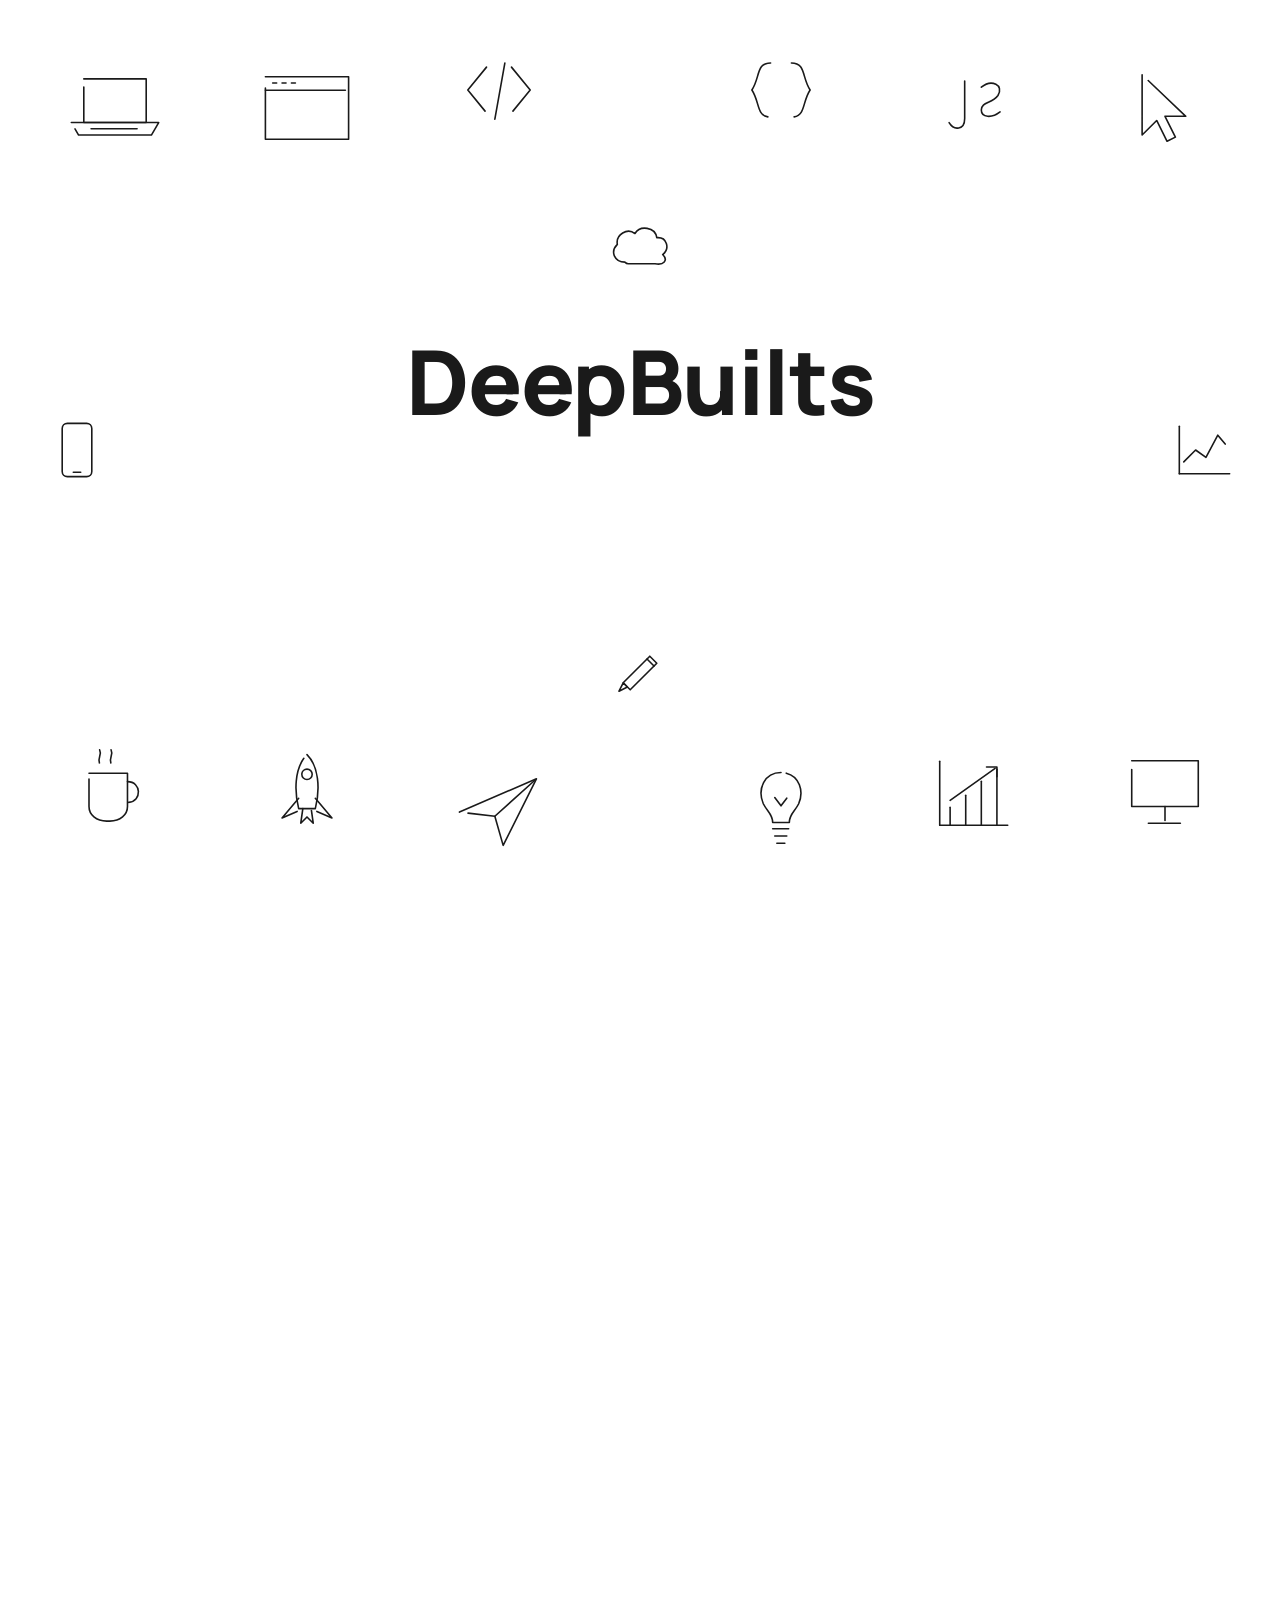
==== commit 06e19581: "Update index.html" ====
--- a/index.html
+++ b/index.html
@@ -3,6 +3,8 @@
 <head>
 <meta charset="UTF-8" />
 <meta name="viewport" content="width=device-width, initial-scale=1.0" />
+<meta name="description" content="DeepBuilts — We build beautiful, fast websites for restaurants, gyms, clinics, coaching institutes, startups and more. Affordable pricing, premium quality." />
+<meta name="theme-color" content="#ffffff" />
 <title>DeepBuilts — We build websites that build businesses.</title>
 <link rel="preconnect" href="https://fonts.googleapis.com">
 <link rel="preconnect" href="https://fonts.gstatic.com" crossorigin>
@@ -566,6 +568,108 @@
   </div>
 </section>
 
+<!-- =====================================================
+     FOOTER
+     ===================================================== -->
+<footer class="footer" id="footer" role="contentinfo">
+
+  <!-- Back to top -->
+  <button class="back-to-top" id="back-to-top" type="button" aria-label="Back to top">
+    <svg viewBox="0 0 40 40" aria-hidden="true">
+      <circle cx="20" cy="20" r="18" fill="none" stroke="currentColor" stroke-width="1.6"/>
+      <path d="M14,22 L20,16 L26,22" fill="none" stroke="currentColor" stroke-width="1.8" stroke-linecap="round" stroke-linejoin="round"/>
+    </svg>
+  </button>
+
+  <div class="footer-inner">
+
+    <!-- Col 1: Brand -->
+    <div class="footer-col footer-brand">
+      <a href="#hero" class="footer-logo" aria-label="DeepBuilts home">
+        <svg class="footer-logo-icon" viewBox="0 0 36 36" aria-hidden="true">
+          <rect x="4" y="4" width="28" height="20" rx="2" fill="none" stroke="currentColor" stroke-width="1.6" stroke-linecap="round" stroke-linejoin="round"/>
+          <path d="M2,24 H34 L30,28 H6 Z" fill="none" stroke="currentColor" stroke-width="1.6" stroke-linecap="round" stroke-linejoin="round"/>
+        </svg>
+        <span class="footer-wordmark">DeepBuilts</span>
+      </a>
+      <p class="footer-tagline">We build websites that build businesses.</p>
+
+      <!-- Social icons -->
+      <div class="footer-socials">
+        <a href="https://github.com/" target="_blank" rel="noopener noreferrer" aria-label="GitHub" class="social-link">
+          <svg viewBox="0 0 24 24"><path d="M12,2A10,10,0,0,0,8.84,21.5c.5.08.66-.23.66-.5V19.31C6.73,19.91,6.14,17.97,6.14,17.97A2.69,2.69,0,0,0,5,16.5c-.91-.62.07-.6.07-.6A2.1,2.1,0,0,1,6.65,17c.9,1.52,2.34,1.08,2.91.83a2.14,2.14,0,0,1,.63-1.34C8,16.17,5.62,15.31,5.62,11.5a3.87,3.87,0,0,1,1-2.71,3.58,3.58,0,0,1,.1-2.64s.84-.27,2.75,1a9.63,9.63,0,0,1,5,0c1.91-1.29,2.75-1,2.75-1a3.58,3.58,0,0,1,.1,2.64,3.87,3.87,0,0,1,1,2.71c0,3.82-2.34,4.66-4.57,4.91a2.39,2.39,0,0,1,.69,1.85V21c0,.27.16.59.67.5A10,10,0,0,0,12,2Z" fill="currentColor"/></svg>
+        </a>
+        <a href="https://instagram.com/" target="_blank" rel="noopener noreferrer" aria-label="Instagram" class="social-link">
+          <svg viewBox="0 0 24 24"><rect x="2" y="2" width="20" height="20" rx="5" fill="none" stroke="currentColor" stroke-width="1.6"/><circle cx="12" cy="12" r="5" fill="none" stroke="currentColor" stroke-width="1.6"/><circle cx="17.5" cy="6.5" r="1.2" fill="currentColor"/></svg>
+        </a>
+        <a href="https://linkedin.com/" target="_blank" rel="noopener noreferrer" aria-label="LinkedIn" class="social-link">
+          <svg viewBox="0 0 24 24"><rect x="2" y="2" width="20" height="20" rx="3" fill="none" stroke="currentColor" stroke-width="1.6"/><path d="M7,10V17 M7,7V7.01 M11,17V12.5A2,2,0,0,1,15,12.5V17 M11,10V17" fill="none" stroke="currentColor" stroke-width="1.6" stroke-linecap="round" stroke-linejoin="round"/></svg>
+        </a>
+        <a href="https://wa.me/" target="_blank" rel="noopener noreferrer" aria-label="WhatsApp" class="social-link">
+          <svg viewBox="0 0 24 24"><path d="M12,2A10,10,0,0,0,3.07,17.15L2,22l4.93-1.29A10,10,0,1,0,12,2Z" fill="none" stroke="currentColor" stroke-width="1.5"/><path d="M8.5,10.5C8.5,9.5,9,9,9.5,9s1,.5,1.5,1.5-.5,1.5-.5,1.5,1,2,2.5,2.5c0,0,1,0,1.5-.5s1.5,0,1.5.5,0,1-.5,1.5a3.5,3.5,0,0,1-4-.5A7.12,7.12,0,0,1,8.5,10.5Z" fill="none" stroke="currentColor" stroke-width="1.2" stroke-linecap="round" stroke-linejoin="round"/></svg>
+        </a>
+        <a href="mailto:hello@deepbuilts.com" aria-label="Email" class="social-link">
+          <svg viewBox="0 0 24 24"><rect x="3" y="5" width="18" height="14" rx="2" fill="none" stroke="currentColor" stroke-width="1.6"/><path d="M3,7l9,6,9-6" fill="none" stroke="currentColor" stroke-width="1.6" stroke-linecap="round" stroke-linejoin="round"/></svg>
+        </a>
+      </div>
+    </div>
+
+    <!-- Col 2: Navigation -->
+    <div class="footer-col">
+      <h4 class="footer-heading">Navigation</h4>
+      <nav aria-label="Footer navigation">
+        <ul class="footer-links">
+          <li><a href="#hero">Home</a></li>
+          <li><a href="#about">About</a></li>
+          <li><a href="#industries">Services</a></li>
+          <li><a href="#work">Portfolio</a></li>
+          <li><a href="#pricing">Pricing</a></li>
+          <li><a href="mailto:hello@deepbuilts.com">Contact</a></li>
+        </ul>
+      </nav>
+    </div>
+
+    <!-- Col 3: Quick Links -->
+    <div class="footer-col">
+      <h4 class="footer-heading">Quick Links</h4>
+      <ul class="footer-links">
+        <li><a href="#">Restaurant Websites</a></li>
+        <li><a href="#">Gym Websites</a></li>
+        <li><a href="#">Clinic Websites</a></li>
+        <li><a href="#">Coaching Websites</a></li>
+        <li><a href="#">Startup Websites</a></li>
+        <li><a href="#">Personal Portfolios</a></li>
+      </ul>
+    </div>
+
+    <!-- Col 4: Newsletter -->
+    <div class="footer-col footer-newsletter-col">
+      <h4 class="footer-heading">Stay in the loop</h4>
+      <p class="footer-newsletter-text">Web tips, launches & behind-the-scenes — no spam, ever.</p>
+      <form class="footer-newsletter" onsubmit="return false;">
+        <label for="newsletter-email" class="sr-only">Email address</label>
+        <input type="email" id="newsletter-email" class="newsletter-input" placeholder="your@email.com" autocomplete="email" required />
+        <button type="submit" class="newsletter-btn" aria-label="Subscribe">
+          <svg viewBox="0 0 24 24" aria-hidden="true"><path d="M5,12 H19 M14,7 L19,12 L14,17" fill="none" stroke="currentColor" stroke-width="2" stroke-linecap="round" stroke-linejoin="round"/></svg>
+        </button>
+      </form>
+    </div>
+
+  </div>
+
+  <!-- Divider sketch -->
+  <div class="footer-divider" aria-hidden="true">
+    <svg viewBox="0 0 1200 6" preserveAspectRatio="none">
+      <path d="M0,3 C200,1 400,5 600,3 C800,1 1000,5 1200,3" fill="none" stroke="rgba(26,26,26,0.12)" stroke-width="1.2" stroke-linecap="round"/>
+    </svg>
+  </div>
+
+  <div class="footer-bottom">
+    <p class="footer-copy">&copy; 2025 DeepBuilts. Handcrafted with care.</p>
+  </div>
+
+</footer>
+
 <script src="script.js"></script>
 </body>
 </html>
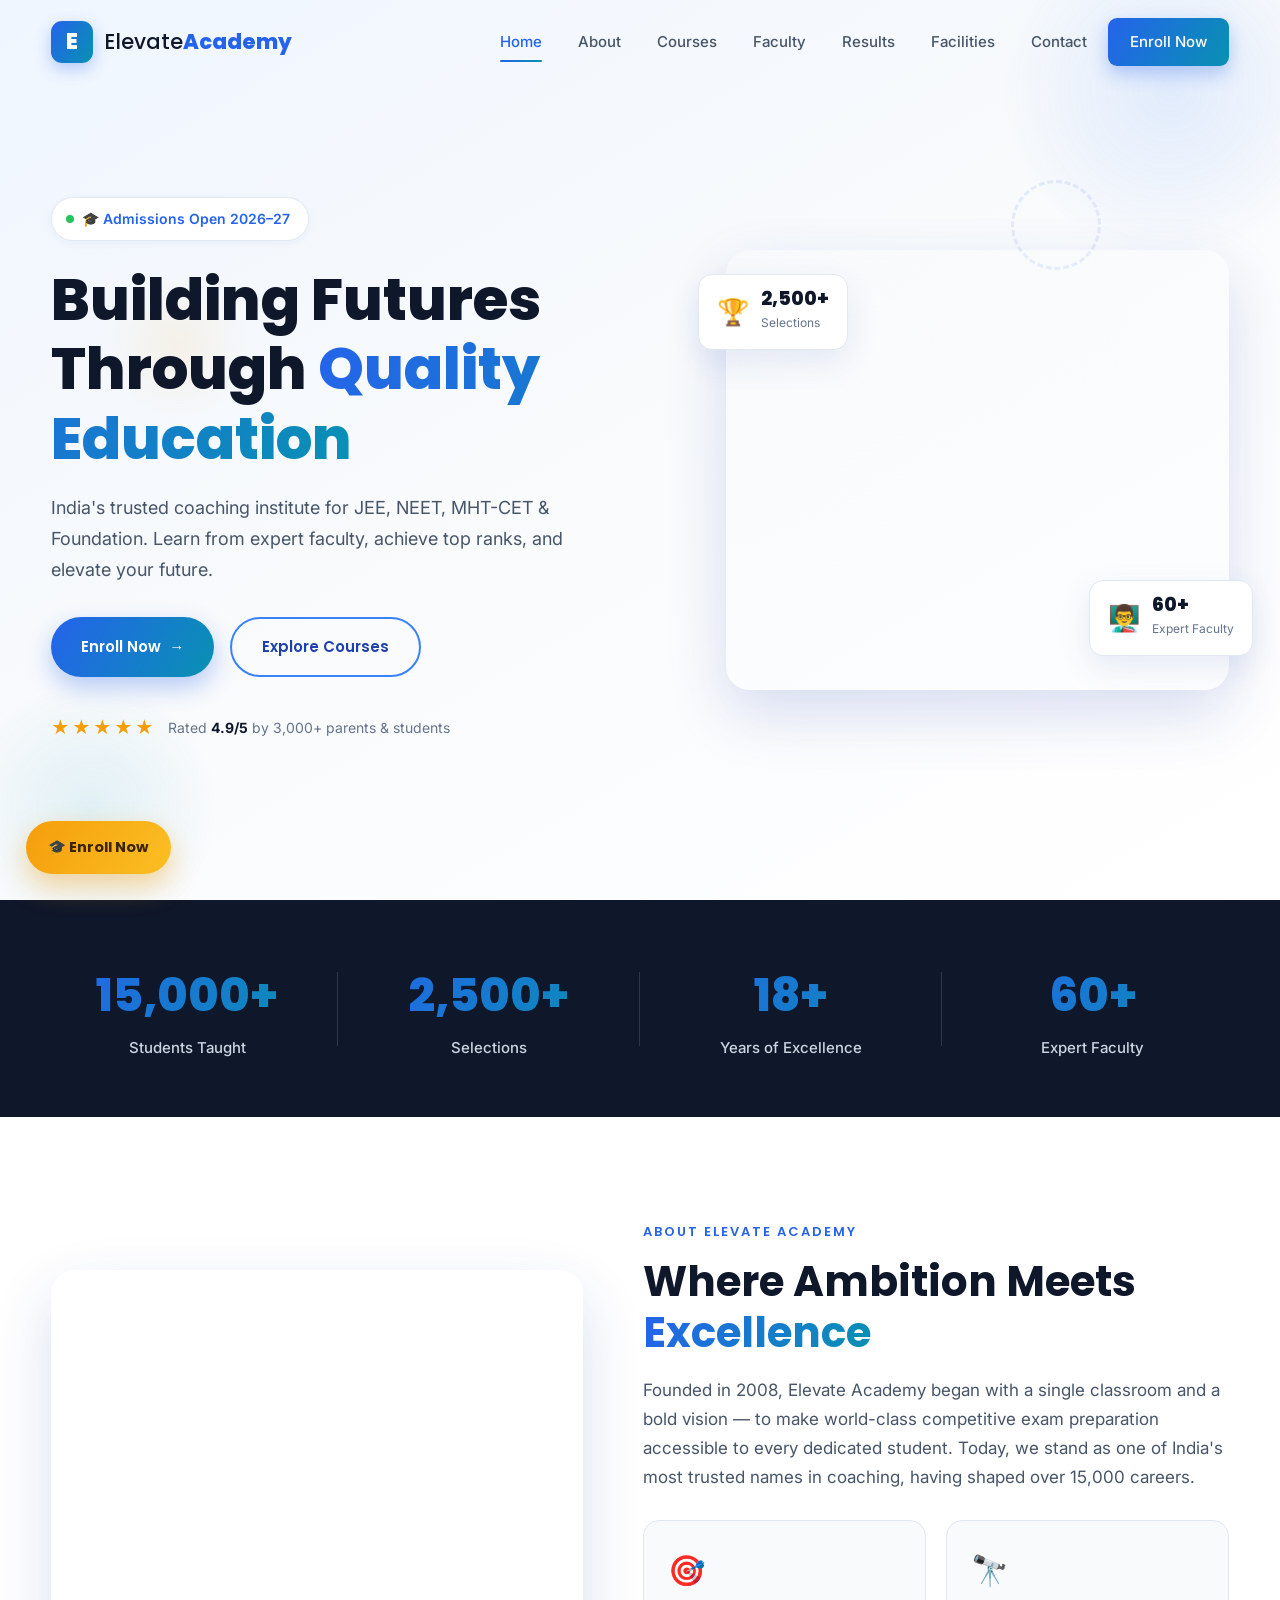
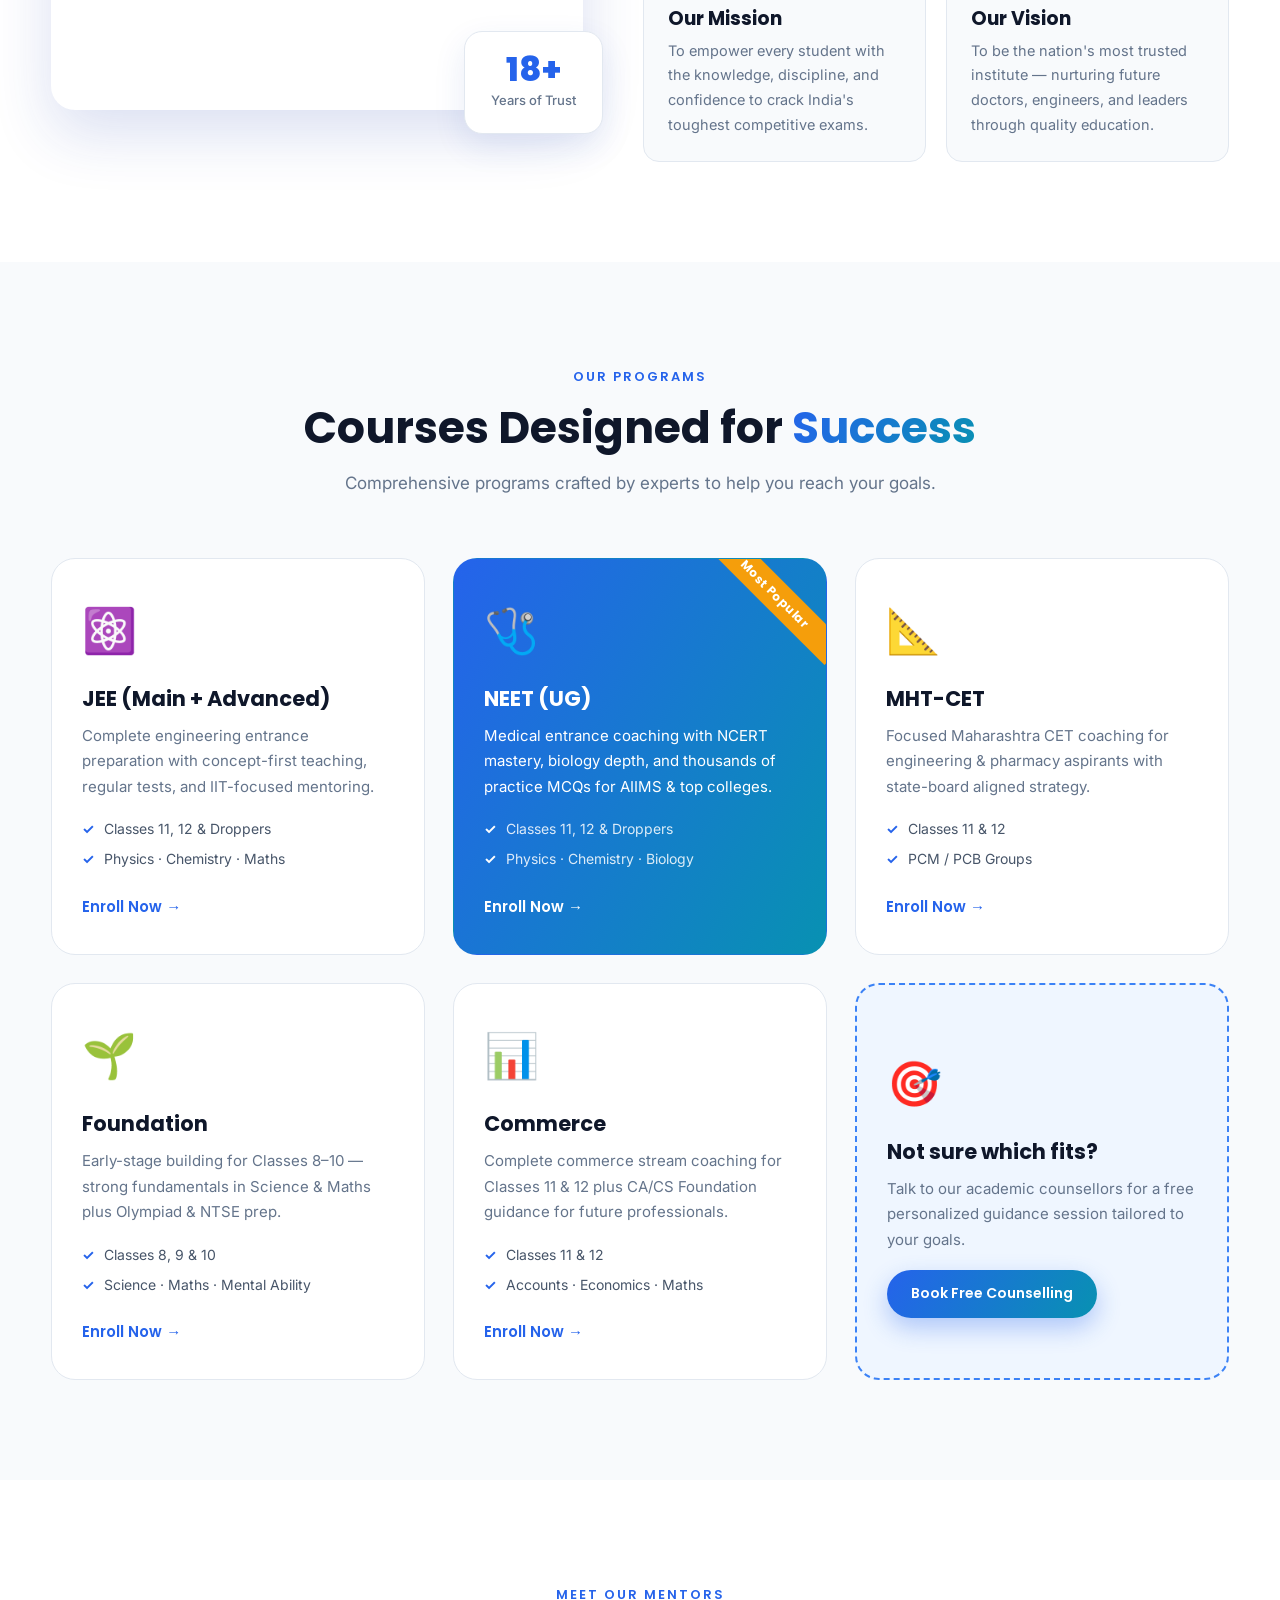
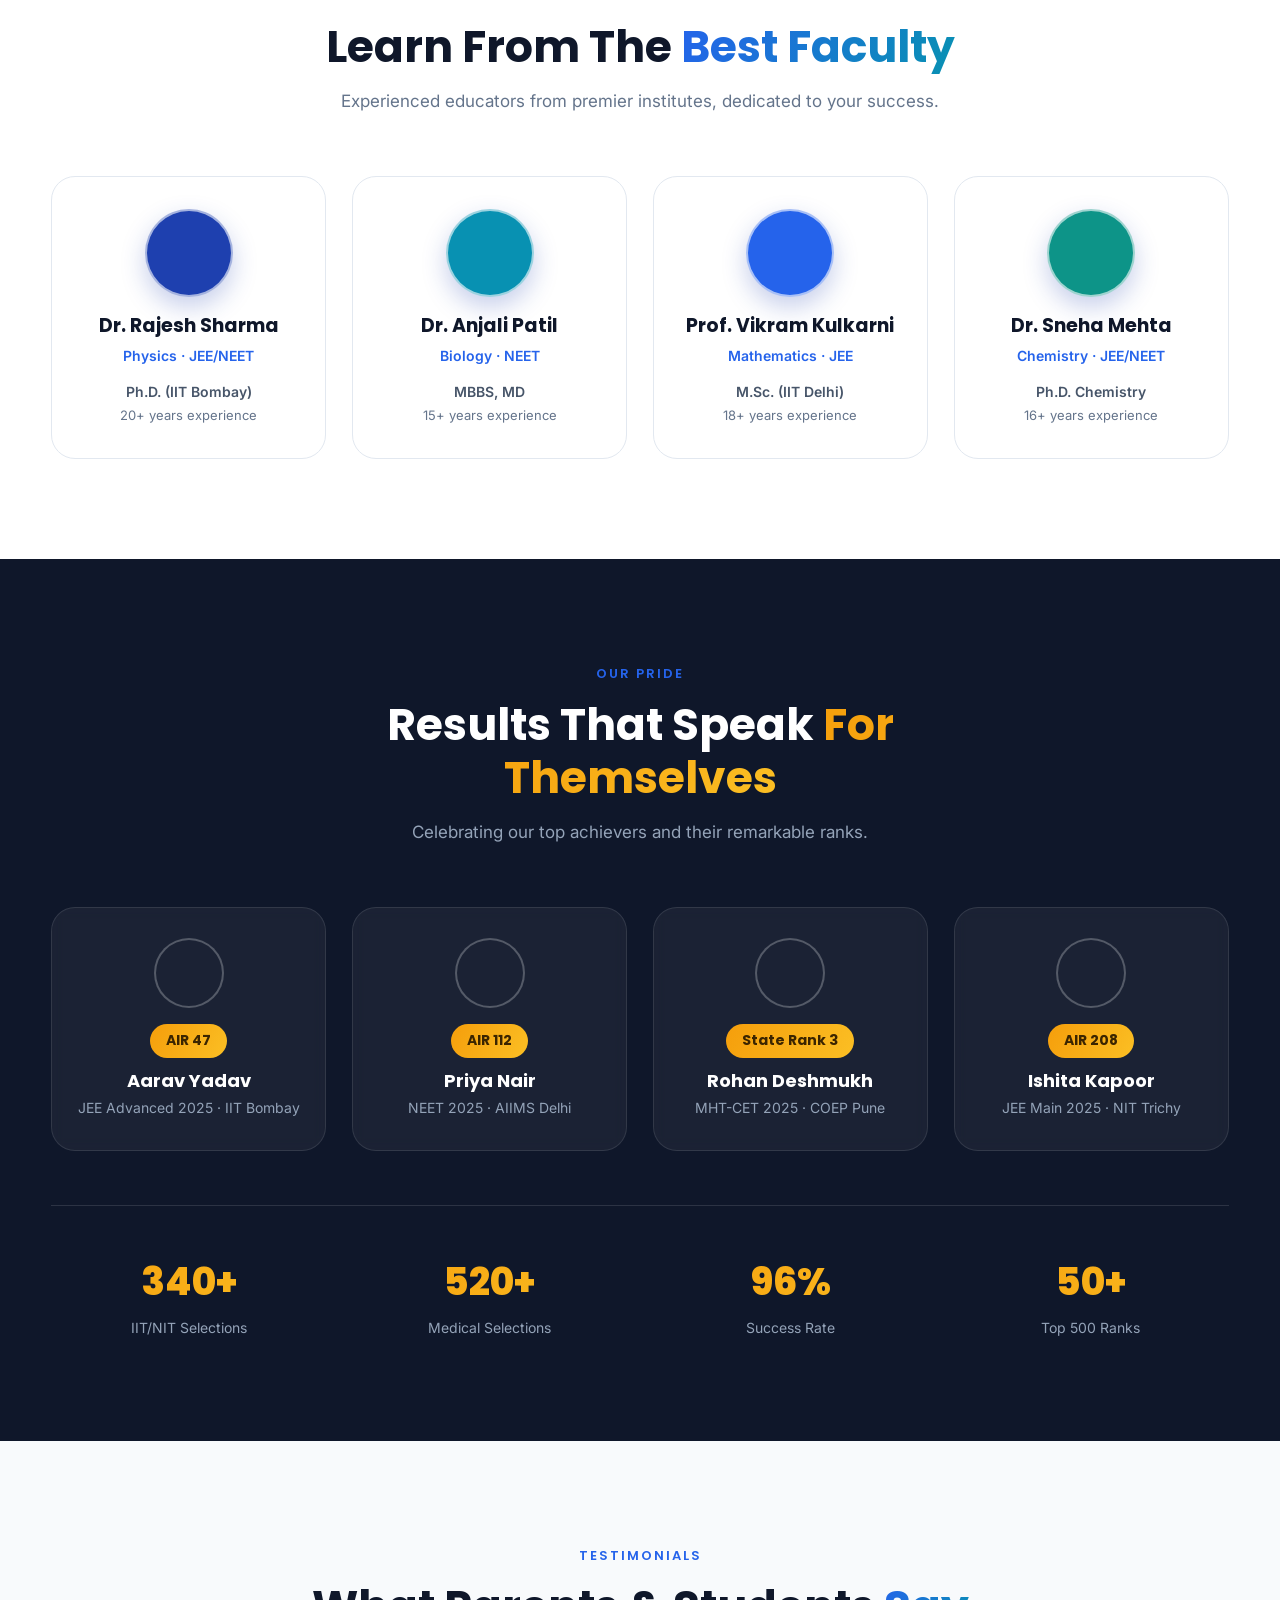
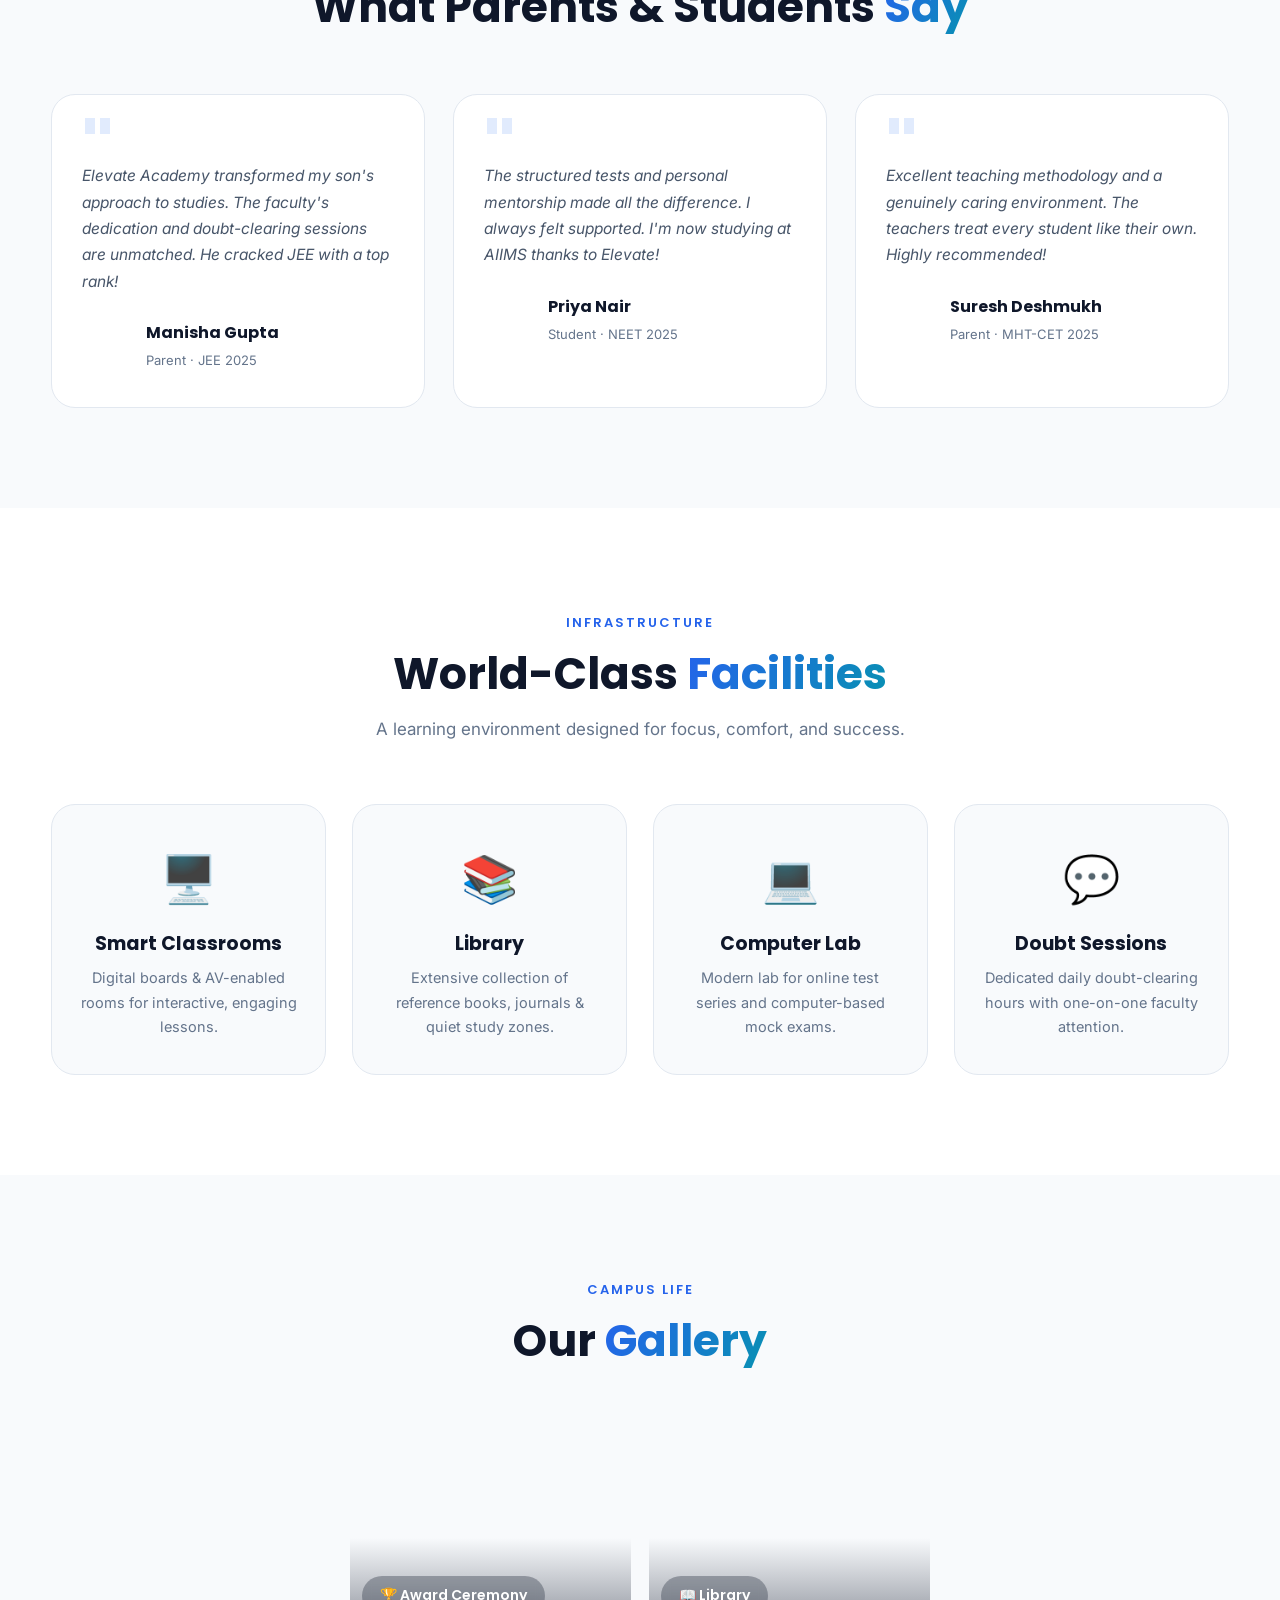
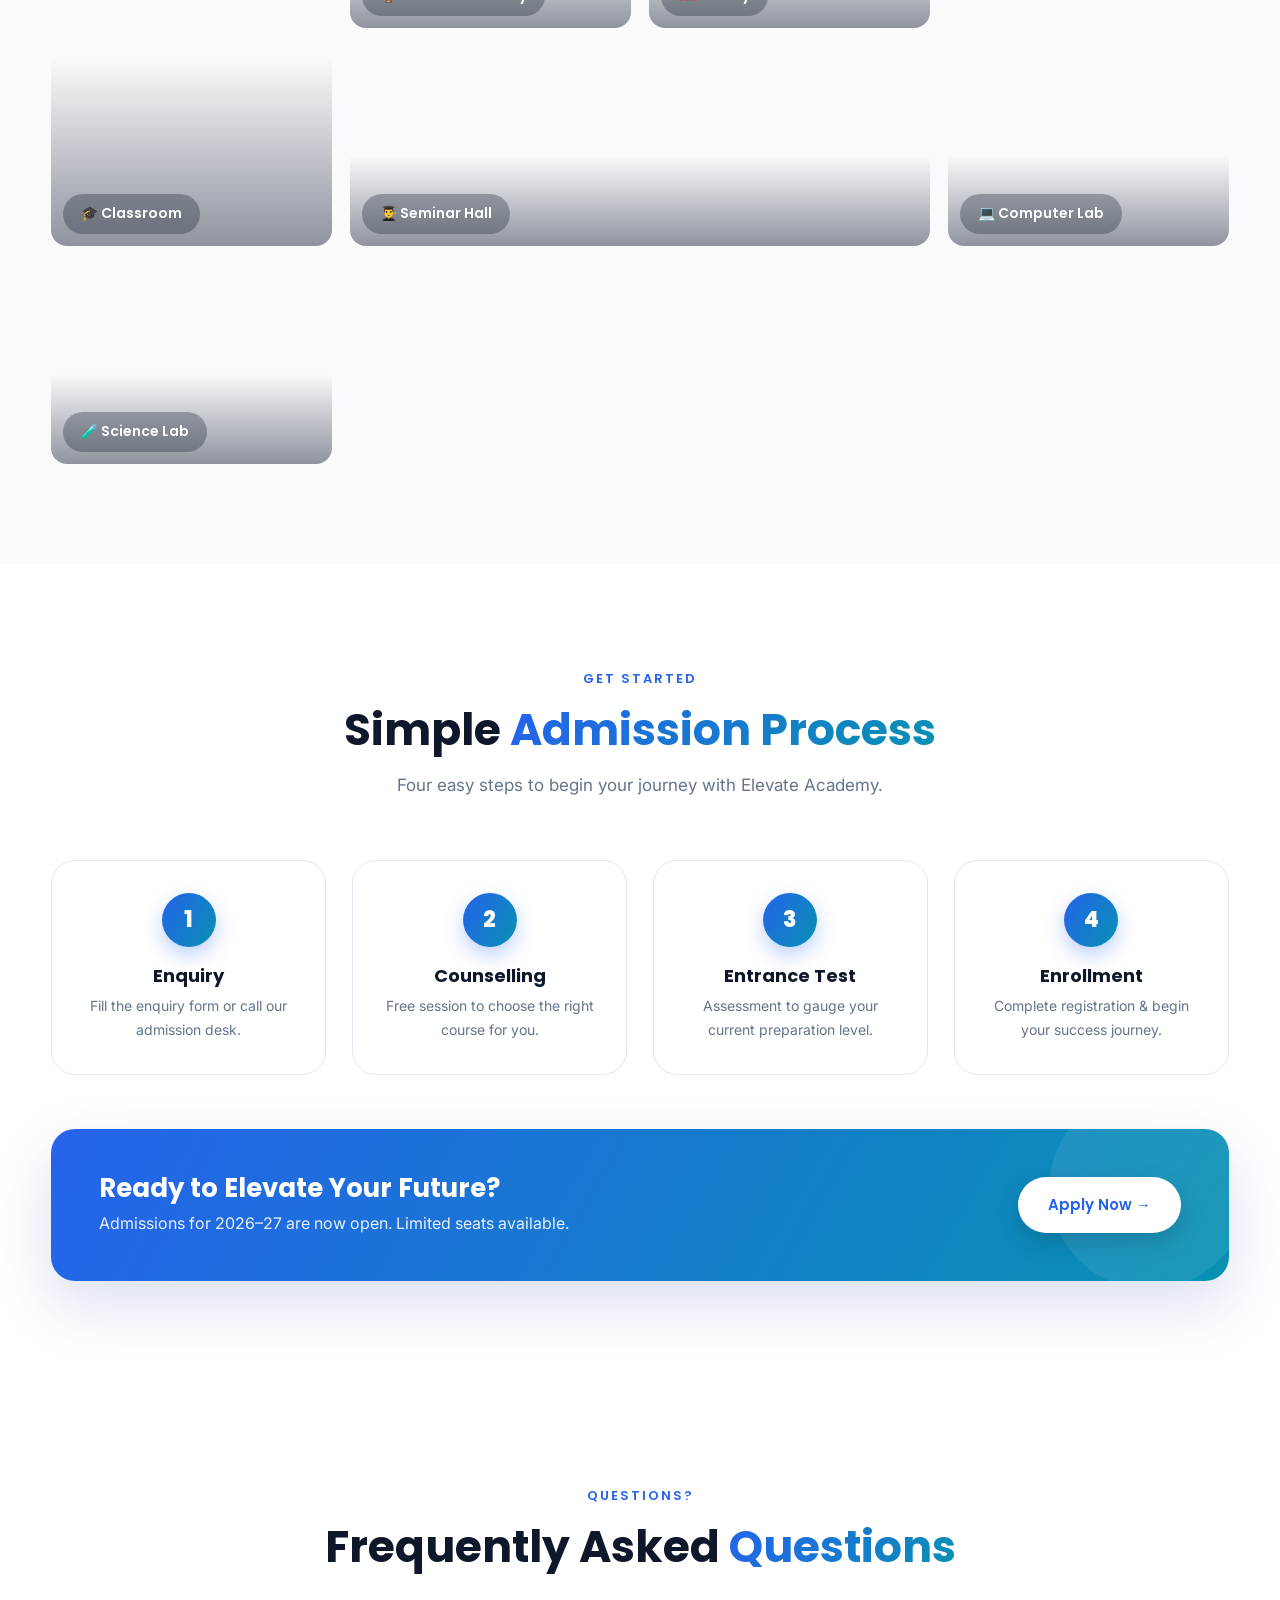
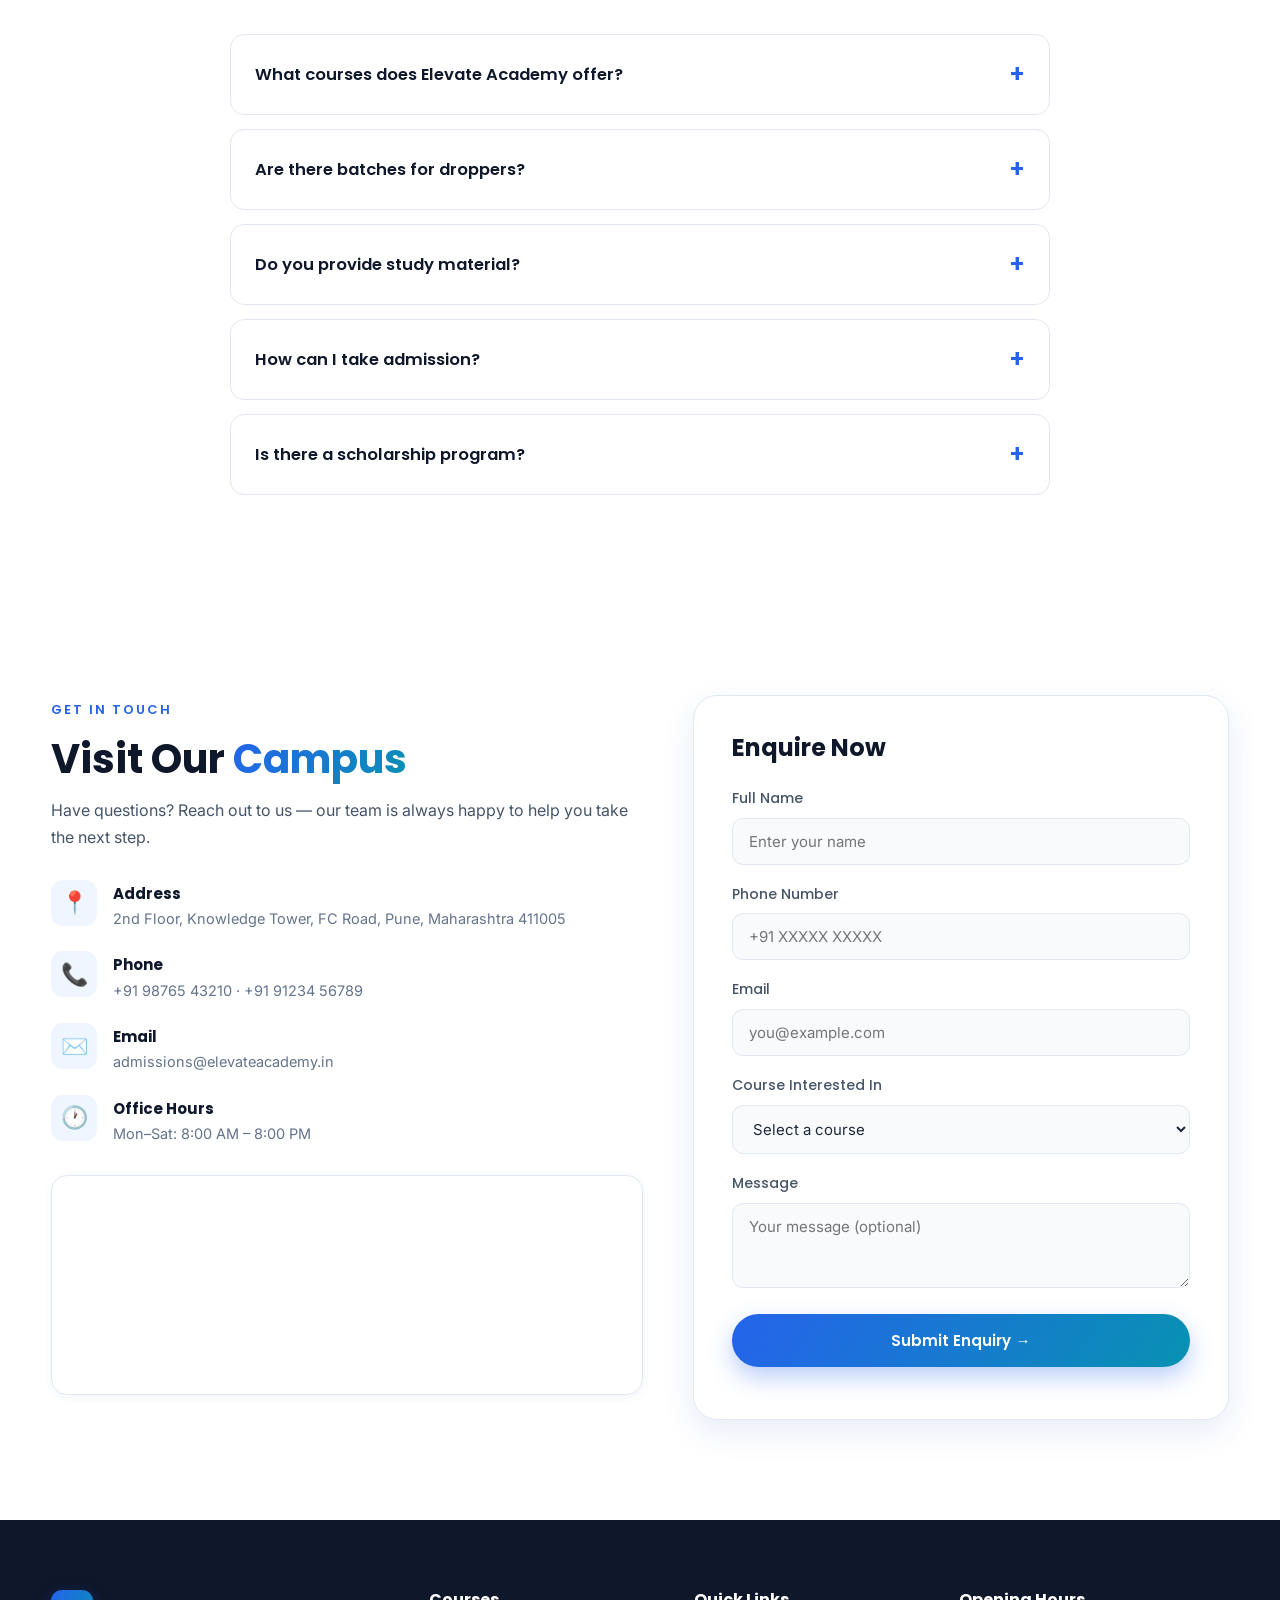
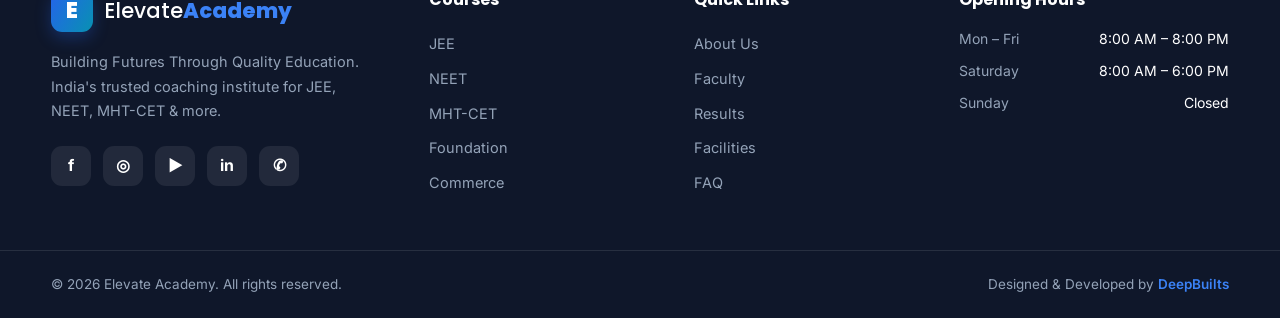
==== commit e2ccc609: "Add files via upload" ====
--- a/index.html
+++ b/index.html
@@ -3,673 +3,1204 @@
 <head>
 <meta charset="UTF-8" />
 <meta name="viewport" content="width=device-width, initial-scale=1.0" />
-<meta name="description" content="DeepBuilts — We build beautiful, fast websites for restaurants, gyms, clinics, coaching institutes, startups and more. Affordable pricing, premium quality." />
-<meta name="theme-color" content="#ffffff" />
-<title>DeepBuilts — We build websites that build businesses.</title>
-<link rel="preconnect" href="https://fonts.googleapis.com">
-<link rel="preconnect" href="https://fonts.gstatic.com" crossorigin>
-<link href="https://fonts.googleapis.com/css2?family=Manrope:wght@300;400;500;600;700;800&display=swap" rel="stylesheet">
-<link rel="stylesheet" href="style.css" />
+<meta name="description" content="Elevate Academy — Building Futures Through Quality Education. Top coaching for JEE, NEET, MHT-CET, Foundation & Commerce." />
+<meta name="theme-color" content="#1e40af" />
+<title>Elevate Academy — Building Futures Through Quality Education</title>
+<link rel="preconnect" href="https://fonts.googleapis.com" />
+<link rel="preconnect" href="https://fonts.gstatic.com" crossorigin />
+<link href="https://fonts.googleapis.com/css2?family=Poppins:wght@400;500;600;700;800&family=Inter:wght@300;400;500;600;700&display=swap" rel="stylesheet" />
+<style>
+/* ================================================================
+   ELEVATE ACADEMY — Modern Coaching Institute
+   Theme: Blue & White · Clean · Professional · Trustworthy
+================================================================ */
+
+:root{
+  --blue:#1e40af;
+  --blue-600:#2563eb;
+  --blue-500:#3b82f6;
+  --cyan:#0891b2;
+  --navy:#0f172a;
+  --ink:#1e293b;
+  --slate:#475569;
+  --muted:#64748b;
+  --line:#e2e8f0;
+  --bg:#ffffff;
+  --bg-soft:#f8fafc;
+  --bg-blue:#eff6ff;
+  --gold:#f59e0b;
+  --white:#ffffff;
+  --shadow-sm:0 2px 8px rgba(30,64,175,.06);
+  --shadow:0 12px 32px rgba(30,64,175,.10);
+  --shadow-lg:0 24px 60px rgba(30,64,175,.16);
+  --radius:16px;
+  --radius-lg:24px;
+  --transition:.35s cubic-bezier(.22,.61,.36,1);
+  --grad-blue:linear-gradient(120deg,#2563eb,#0891b2);
+  --grad-gold:linear-gradient(120deg,#f59e0b,#fbbf24);
+}
+
+*{margin:0;padding:0;box-sizing:border-box}
+html{scroll-behavior:smooth;scroll-padding-top:80px}
+body{
+  font-family:'Inter',sans-serif;
+  color:var(--ink);
+  background:var(--bg);
+  line-height:1.7;
+  overflow-x:hidden;
+  -webkit-font-smoothing:antialiased;
+  text-rendering:optimizeLegibility;
+}
+h1,h2,h3,h4{font-family:'Poppins',sans-serif;line-height:1.2;color:var(--navy);font-weight:700}
+a{text-decoration:none;color:inherit}
+img{max-width:100%;display:block}
+ul{list-style:none}
+::selection{background:var(--blue-500);color:#fff}
+
+.container{width:min(1200px,92%);margin-inline:auto}
+.container.narrow{width:min(820px,92%)}
+.section{padding:100px 0;position:relative}
+.grad{background:var(--grad-blue);-webkit-background-clip:text;background-clip:text;-webkit-text-fill-color:transparent}
+.grad-gold{background:var(--grad-gold);-webkit-background-clip:text;background-clip:text;-webkit-text-fill-color:transparent}
+
+/* ---------- Buttons ---------- */
+.btn{
+  display:inline-flex;align-items:center;gap:8px;
+  padding:15px 30px;border-radius:50px;font-weight:600;font-size:15px;
+  font-family:'Poppins',sans-serif;cursor:pointer;border:none;
+  transition:var(--transition);position:relative;
+}
+.btn.sm{padding:12px 24px;font-size:14px}
+.btn.full{width:100%;justify-content:center}
+.btn-primary{background:var(--grad-blue);color:#fff;box-shadow:0 10px 24px rgba(37,99,235,.32)}
+.btn-primary:hover{transform:translateY(-3px);box-shadow:0 16px 34px rgba(37,99,235,.42)}
+.btn-primary:active{transform:translateY(-1px)}
+.btn-ghost{background:transparent;color:var(--blue);border:2px solid var(--blue-500)}
+.btn-ghost:hover{background:var(--blue);color:#fff;border-color:var(--blue);transform:translateY(-3px)}
+.btn .arrow{transition:transform .3s}
+.btn:hover .arrow{transform:translateX(4px)}
+
+.eyebrow{
+  display:inline-block;font-family:'Poppins',sans-serif;font-weight:600;
+  font-size:13px;letter-spacing:2px;text-transform:uppercase;color:var(--blue-600);
+  margin-bottom:14px;
+}
+.section-head{text-align:center;max-width:680px;margin:0 auto 60px}
+.section-head h2{font-size:clamp(28px,4vw,44px)}
+.section-sub{color:var(--muted);margin-top:14px;font-size:17px}
+
+/* ================= LOADER ================= */
+.loader{
+  position:fixed;inset:0;z-index:9999;background:var(--navy);
+  display:flex;flex-direction:column;align-items:center;justify-content:center;gap:26px;
+  transition:opacity .6s ease,visibility .6s ease;
+}
+.loader.hide{opacity:0;visibility:hidden}
+.loader-logo{display:flex;align-items:center;gap:14px}
+.loader-mark{
+  width:56px;height:56px;border-radius:14px;background:var(--grad-blue);
+  display:grid;place-items:center;color:#fff;font-family:'Poppins';font-weight:800;font-size:28px;
+  animation:pop .6s ease;
+}
+.loader-name{font-family:'Poppins';font-weight:700;font-size:24px;color:#fff}
+.loader-bar{width:200px;height:4px;background:rgba(255,255,255,.15);border-radius:4px;overflow:hidden}
+.loader-bar span{display:block;height:100%;width:0;background:var(--grad-blue);border-radius:4px;animation:load 1.4s ease forwards}
+@keyframes load{to{width:100%}}
+@keyframes pop{from{transform:scale(.5);opacity:0}to{transform:scale(1);opacity:1}}
+
+/* ================= NAVBAR ================= */
+.navbar{
+  position:fixed;top:0;left:0;width:100%;z-index:900;
+  padding:18px 0;transition:var(--transition);
+}
+.navbar.scrolled{background:rgba(255,255,255,.92);backdrop-filter:blur(14px);box-shadow:var(--shadow-sm);padding:12px 0}
+.nav-inner{display:flex;align-items:center;justify-content:space-between}
+.brand{display:flex;align-items:center;gap:11px}
+.brand-mark{
+  width:42px;height:42px;border-radius:11px;background:var(--grad-blue);
+  display:grid;place-items:center;color:#fff;font-family:'Poppins';font-weight:800;font-size:22px;
+  box-shadow:0 6px 16px rgba(37,99,235,.3);
+}
+.brand-text{font-family:'Poppins';font-weight:500;font-size:21px;color:var(--navy)}
+.brand-text strong{font-weight:800;color:var(--blue-600)}
+.brand.light .brand-text,.brand.light{color:#fff}
+.brand.light .brand-text strong{color:var(--blue-500)}
+.nav-links{display:flex;align-items:center;gap:6px}
+.nav-links a{
+  padding:9px 15px;font-weight:500;font-size:15px;color:var(--slate);border-radius:9px;
+  transition:var(--transition);position:relative;
+}
+.nav-links a:not(.nav-cta):hover,.nav-links a.active{color:var(--blue-600)}
+.nav-links a:not(.nav-cta)::after{
+  content:'';position:absolute;bottom:2px;left:15px;right:15px;height:2px;
+  background:var(--grad-blue);border-radius:2px;transform:scaleX(0);transform-origin:left;transition:transform .3s;
+}
+.nav-links a:not(.nav-cta):hover::after,.nav-links a.active::after{transform:scaleX(1)}
+.nav-cta{background:var(--grad-blue);color:#fff!important;padding:11px 22px!important;box-shadow:0 8px 18px rgba(37,99,235,.3)}
+.nav-cta:hover{transform:translateY(-2px)}
+.nav-toggle{display:none;flex-direction:column;gap:5px;background:none;border:none;cursor:pointer;padding:6px}
+.nav-toggle span{width:26px;height:3px;background:var(--navy);border-radius:3px;transition:var(--transition)}
+.nav-toggle.open span:nth-child(1){transform:translateY(8px) rotate(45deg)}
+.nav-toggle.open span:nth-child(2){opacity:0}
+.nav-toggle.open span:nth-child(3){transform:translateY(-8px) rotate(-45deg)}
+
+/* ================= HERO ================= */
+.hero{
+  position:relative;min-height:100vh;display:flex;align-items:center;
+  padding:120px 0 80px;overflow:hidden;
+  background:linear-gradient(150deg,#eff6ff 0%,#f8fafc 45%,#ffffff 100%);
+}
+.hero-shapes .shape{position:absolute;border-radius:50%;opacity:.5;filter:blur(2px)}
+.shape.s1{width:340px;height:340px;background:radial-gradient(circle,rgba(59,130,246,.25),transparent 70%);top:-80px;right:-60px;animation:float1 9s ease-in-out infinite}
+.shape.s2{width:260px;height:260px;background:radial-gradient(circle,rgba(8,145,178,.2),transparent 70%);bottom:-40px;left:-40px;animation:float2 11s ease-in-out infinite}
+.shape.s3{width:150px;height:150px;background:radial-gradient(circle,rgba(245,158,11,.18),transparent 70%);top:30%;left:8%;animation:float1 7s ease-in-out infinite}
+.shape.s4{width:90px;height:90px;border:3px dashed rgba(37,99,235,.2);background:none;filter:none;top:20%;right:14%;animation:spin 20s linear infinite}
+@keyframes float1{0%,100%{transform:translateY(0)}50%{transform:translateY(-30px)}}
+@keyframes float2{0%,100%{transform:translate(0,0)}50%{transform:translate(20px,-24px)}}
+@keyframes spin{to{transform:rotate(360deg)}}
+
+.hero-inner{display:grid;grid-template-columns:1.1fr .9fr;gap:60px;align-items:center;position:relative;z-index:2}
+.hero-content{animation:fadeUp .9s ease both}
+.badge{
+  display:inline-flex;align-items:center;gap:8px;background:#fff;color:var(--blue-600);
+  padding:9px 18px;border-radius:50px;font-weight:600;font-size:14px;
+  box-shadow:var(--shadow-sm);border:1px solid var(--line);margin-bottom:24px;
+}
+.badge.pulse{position:relative}
+.badge.pulse::before{content:'';position:absolute;left:14px;top:50%;transform:translateY(-50%);width:8px;height:8px;border-radius:50%;background:#22c55e;box-shadow:0 0 0 rgba(34,197,94,.5);animation:pulse 1.8s infinite}
+.badge.pulse{padding-left:30px}
+@keyframes pulse{0%{box-shadow:0 0 0 0 rgba(34,197,94,.5)}70%{box-shadow:0 0 0 8px rgba(34,197,94,0)}100%{box-shadow:0 0 0 0 rgba(34,197,94,0)}}
+.hero-content h1{font-size:clamp(34px,5.2vw,58px);font-weight:800;margin-bottom:20px}
+.hero-content>p{font-size:18px;color:var(--slate);max-width:520px;margin-bottom:32px}
+.hero-btns{display:flex;gap:16px;flex-wrap:wrap;margin-bottom:36px}
+.hero-trust{display:flex;align-items:center;gap:12px}
+.hero-trust .stars{color:var(--gold);font-size:18px;letter-spacing:2px}
+.hero-trust p{font-size:14px;color:var(--muted)}
+.hero-trust strong{color:var(--navy)}
+
+.hero-visual{position:relative;animation:fadeUp .9s .2s both}
+.hero-card-img{
+  height:440px;border-radius:var(--radius-lg);
+  background:linear-gradient(135deg,#1e40af,#0891b2);
+  display:grid;place-items:center;box-shadow:var(--shadow-lg);position:relative;overflow:hidden;
+}
+.hero-card-img::before{content:'';position:absolute;inset:0;background:radial-gradient(circle at 30% 20%,rgba(255,255,255,.2),transparent 50%)}
+.img-label{color:#fff;font-family:'Poppins';font-weight:600;font-size:18px;background:rgba(15,23,42,.35);padding:10px 20px;border-radius:50px;backdrop-filter:blur(4px);z-index:2}
+.float-card{
+  position:absolute;background:#fff;border-radius:14px;padding:14px 18px;
+  display:flex;align-items:center;gap:12px;box-shadow:var(--shadow);border:1px solid var(--line);
+}
+.float-card .fc-icon{font-size:26px}
+.float-card strong{display:block;font-family:'Poppins';font-weight:800;font-size:19px;color:var(--navy);line-height:1}
+.float-card small{color:var(--muted);font-size:12px}
+.fc1{top:24px;left:-28px;animation:float1 5s ease-in-out infinite}
+.fc2{bottom:34px;right:-24px;animation:float2 6s ease-in-out infinite}
+@keyframes fadeUp{from{opacity:0;transform:translateY(34px)}to{opacity:1;transform:translateY(0)}}
+
+/* ================= STATS ================= */
+.stats{background:var(--navy);padding:56px 0;position:relative;z-index:3}
+.stats-grid{display:grid;grid-template-columns:repeat(4,1fr);gap:30px;text-align:center}
+.stat{position:relative}
+.stat:not(:last-child)::after{content:'';position:absolute;right:-15px;top:15%;height:70%;width:1px;background:rgba(255,255,255,.14)}
+.stat-num{display:block;font-family:'Poppins';font-weight:800;font-size:clamp(32px,4vw,46px);background:var(--grad-blue);-webkit-background-clip:text;background-clip:text;-webkit-text-fill-color:transparent}
+.stat-label{color:#cbd5e1;font-size:15px;font-weight:500}
+
+/* ================= ABOUT ================= */
+.about-grid{display:grid;grid-template-columns:1fr 1.1fr;gap:60px;align-items:center}
+.about-visual{position:relative}
+.about-img{height:440px;border-radius:var(--radius-lg);background:linear-gradient(135deg,#2563eb,#1e3a8a);display:grid;place-items:center;box-shadow:var(--shadow-lg)}
+.about-badge{
+  position:absolute;bottom:-24px;right:-20px;background:#fff;border-radius:18px;
+  padding:20px 26px;text-align:center;box-shadow:var(--shadow);border:1px solid var(--line);
+}
+.about-badge strong{display:block;font-family:'Poppins';font-weight:800;font-size:34px;color:var(--blue-600);line-height:1}
+.about-badge span{color:var(--muted);font-size:13px;font-weight:500}
+.about-content h2{font-size:clamp(28px,4vw,42px);margin-bottom:18px}
+.about-content>p{color:var(--slate);font-size:17px;margin-bottom:28px}
+.mv-grid{display:grid;grid-template-columns:1fr 1fr;gap:20px}
+.mv-card{background:var(--bg-soft);border:1px solid var(--line);border-radius:var(--radius);padding:24px;transition:var(--transition)}
+.mv-card:hover{background:var(--bg-blue);transform:translateY(-4px);box-shadow:var(--shadow)}
+.mv-icon{font-size:30px;display:block;margin-bottom:12px}
+.mv-card h3{font-size:19px;margin-bottom:8px}
+.mv-card p{color:var(--muted);font-size:14.5px}
+
+/* ================= COURSES ================= */
+.courses{background:var(--bg-soft)}
+.course-grid{display:grid;grid-template-columns:repeat(3,1fr);gap:28px}
+.course-card{
+  background:#fff;border:1px solid var(--line);border-radius:var(--radius-lg);padding:34px 30px;
+  transition:var(--transition);position:relative;overflow:hidden;
+}
+.course-card::before{content:'';position:absolute;top:0;left:0;width:100%;height:4px;background:var(--grad-blue);transform:scaleX(0);transform-origin:left;transition:transform .4s}
+.course-card:hover{transform:translateY(-10px);box-shadow:var(--shadow-lg);border-color:transparent}
+.course-card:hover::before{transform:scaleX(1)}
+.course-card.featured{background:var(--grad-blue);border-color:transparent;color:#fff}
+.course-card.featured::before{display:none}
+.course-card.featured h3,.course-card.featured p{color:#fff}
+.course-card.featured .course-meta li{color:rgba(255,255,255,.85)}
+.course-card.featured .course-meta li::before{color:#fff}
+.course-card.featured .course-link{color:#fff}
+.ribbon{position:absolute;top:20px;right:-34px;background:var(--gold);color:#fff;font-size:12px;font-weight:700;padding:5px 40px;transform:rotate(45deg);font-family:'Poppins'}
+.course-icon{font-size:44px;margin-bottom:18px}
+.course-card h3{font-size:21px;margin-bottom:12px}
+.course-card p{color:var(--muted);font-size:15px;margin-bottom:18px}
+.course-meta{margin-bottom:22px}
+.course-meta li{font-size:14px;color:var(--slate);padding-left:22px;position:relative;margin-bottom:6px}
+.course-meta li::before{content:'✓';position:absolute;left:0;color:var(--blue-600);font-weight:700}
+.course-link{font-family:'Poppins';font-weight:600;font-size:15px;color:var(--blue-600);transition:var(--transition)}
+.course-link:hover{letter-spacing:.5px}
+.cta-card{background:var(--bg-blue);border:2px dashed var(--blue-500);display:flex;flex-direction:column;align-items:flex-start;justify-content:center}
+.cta-card:hover{transform:translateY(-6px)}
+
+/* ================= FACULTY ================= */
+.faculty-grid{display:grid;grid-template-columns:repeat(4,1fr);gap:26px}
+.faculty-card{
+  background:#fff;border:1px solid var(--line);border-radius:var(--radius-lg);padding:32px 24px;
+  text-align:center;transition:var(--transition);
+}
+.faculty-card:hover{transform:translateY(-8px);box-shadow:var(--shadow-lg);border-color:transparent}
+.faculty-avatar{
+  width:88px;height:88px;border-radius:50%;margin:0 auto 18px;
+  display:grid;place-items:center;font-family:'Poppins';font-weight:800;font-size:30px;color:#fff;
+  background:var(--c,var(--blue));box-shadow:0 10px 24px rgba(30,64,175,.25);
+}
+.faculty-card h3{font-size:19px;margin-bottom:4px}
+.faculty-role{display:inline-block;color:var(--blue-600);font-weight:600;font-size:14px;margin-bottom:12px}
+.faculty-qual{font-size:14px;color:var(--slate);font-weight:600}
+.faculty-exp{font-size:13px;color:var(--muted)}
+
+/* ================= RESULTS ================= */
+.results{background:var(--navy);color:#fff}
+.section-head.light h2{color:#fff}
+.section-head.light .section-sub{color:#94a3b8}
+.results-grid{display:grid;grid-template-columns:repeat(4,1fr);gap:26px;margin-bottom:54px}
+.result-card{
+  background:rgba(255,255,255,.05);border:1px solid rgba(255,255,255,.1);border-radius:var(--radius-lg);
+  padding:30px 24px;text-align:center;transition:var(--transition);backdrop-filter:blur(6px);position:relative;
+}
+.result-card:hover{transform:translateY(-8px);background:rgba(255,255,255,.09);border-color:rgba(245,158,11,.4)}
+.result-avatar{width:70px;height:70px;border-radius:50%;margin:0 auto 16px;display:grid;place-items:center;font-family:'Poppins';font-weight:800;font-size:24px;color:#fff;background:var(--grad-blue)}
+.result-rank{display:inline-block;background:var(--grad-gold);color:#3b2500;font-family:'Poppins';font-weight:700;font-size:14px;padding:5px 16px;border-radius:50px;margin-bottom:12px}
+.result-card h3{color:#fff;font-size:18px;margin-bottom:4px}
+.result-card p{color:#94a3b8;font-size:14px}
+.achievements{display:grid;grid-template-columns:repeat(4,1fr);gap:24px;padding-top:44px;border-top:1px solid rgba(255,255,255,.12)}
+.ach{text-align:center}
+.ach strong{display:block;font-family:'Poppins';font-weight:800;font-size:38px;background:var(--grad-gold);-webkit-background-clip:text;background-clip:text;-webkit-text-fill-color:transparent}
+.ach span{color:#94a3b8;font-size:14px}
+
+/* ================= TESTIMONIALS ================= */
+.testimonials{background:var(--bg-soft)}
+.testi-grid{display:grid;grid-template-columns:repeat(3,1fr);gap:28px}
+.testi-card{
+  background:#fff;border:1px solid var(--line);border-radius:var(--radius-lg);padding:34px 30px;
+  transition:var(--transition);position:relative;
+}
+.testi-card:hover{transform:translateY(-8px);box-shadow:var(--shadow-lg)}
+.quote-mark{font-family:'Poppins';font-weight:800;font-size:70px;color:var(--blue-500);opacity:.15;line-height:.6;height:34px}
+.testi-card p{color:var(--slate);font-size:15.5px;margin-bottom:24px;font-style:italic}
+.testi-author{display:flex;align-items:center;gap:14px}
+.testi-avatar{width:50px;height:50px;border-radius:50%;display:grid;place-items:center;font-family:'Poppins';font-weight:700;color:#fff;background:var(--grad-blue);font-size:17px}
+.testi-author strong{display:block;font-family:'Poppins';font-size:16px;color:var(--navy)}
+.testi-author small{color:var(--muted);font-size:13px}
+
+/* ================= FACILITIES ================= */
+.fac-grid{display:grid;grid-template-columns:repeat(4,1fr);gap:26px}
+.fac-card{
+  background:var(--bg-soft);border:1px solid var(--line);border-radius:var(--radius-lg);padding:34px 26px;
+  text-align:center;transition:var(--transition);
+}
+.fac-card:hover{transform:translateY(-8px);box-shadow:var(--shadow-lg);background:#fff;border-color:transparent}
+.fac-icon{font-size:46px;display:block;margin-bottom:16px}
+.fac-card h3{font-size:19px;margin-bottom:10px}
+.fac-card p{color:var(--muted);font-size:14.5px}
+
+/* ================= GALLERY ================= */
+.gallery{background:var(--bg-soft)}
+.gallery-grid{display:grid;grid-template-columns:repeat(4,1fr);grid-auto-rows:200px;gap:18px}
+.gal-item{
+  border-radius:var(--radius);overflow:hidden;position:relative;cursor:pointer;
+  display:grid;place-items:center;transition:var(--transition);
+  background:linear-gradient(135deg,#2563eb,#0891b2);
+}
+.gal-item:nth-child(2){background:linear-gradient(135deg,#1e40af,#3b82f6)}
+.gal-item:nth-child(3){background:linear-gradient(135deg,#0891b2,#0e7490)}
+.gal-item:nth-child(5){background:linear-gradient(135deg,#1e3a8a,#2563eb)}
+.gal-item:nth-child(6){background:linear-gradient(135deg,#0e7490,#155e75)}
+.gal-item.g-tall{grid-row:span 2}
+.gal-item.g-wide{grid-column:span 2}
+.gal-item span{color:#fff;font-family:'Poppins';font-weight:600;font-size:16px;z-index:2;background:rgba(15,23,42,.3);padding:8px 18px;border-radius:50px;backdrop-filter:blur(4px)}
+.gal-item::after{content:'🔍';position:absolute;inset:0;background:rgba(15,23,42,.55);display:grid;place-items:center;font-size:34px;opacity:0;transition:var(--transition)}
+.gal-item:hover::after{opacity:1}
+.gal-item:hover{transform:scale(1.02)}
+
+/* ================= ADMISSION ================= */
+.steps{display:grid;grid-template-columns:repeat(4,1fr);gap:26px;margin-bottom:54px;position:relative}
+.step{background:#fff;border:1px solid var(--line);border-radius:var(--radius-lg);padding:32px 26px;text-align:center;transition:var(--transition);position:relative}
+.step:hover{transform:translateY(-6px);box-shadow:var(--shadow)}
+.step-num{width:54px;height:54px;border-radius:50%;background:var(--grad-blue);color:#fff;display:grid;place-items:center;font-family:'Poppins';font-weight:800;font-size:22px;margin:0 auto 18px;box-shadow:0 8px 20px rgba(37,99,235,.3)}
+.step h3{font-size:18px;margin-bottom:8px}
+.step p{color:var(--muted);font-size:14px}
+.admission-cta{
+  background:var(--grad-blue);border-radius:var(--radius-lg);padding:44px 48px;
+  display:flex;align-items:center;justify-content:space-between;gap:24px;flex-wrap:wrap;
+  box-shadow:var(--shadow-lg);position:relative;overflow:hidden;
+}
+.admission-cta::before{content:'';position:absolute;top:-40px;right:-20px;width:200px;height:200px;border-radius:50%;background:rgba(255,255,255,.08)}
+.admission-cta h3{color:#fff;font-size:26px;margin-bottom:6px}
+.admission-cta p{color:rgba(255,255,255,.9)}
+.admission-cta .btn-primary{background:#fff;color:var(--blue-600);box-shadow:0 10px 24px rgba(0,0,0,.15)}
+
+/* ================= FAQ ================= */
+.faq-list{display:flex;flex-direction:column;gap:14px}
+.faq-item{background:#fff;border:1px solid var(--line);border-radius:14px;overflow:hidden;transition:var(--transition)}
+.faq-item:hover{box-shadow:var(--shadow-sm)}
+.faq-q{
+  width:100%;text-align:left;background:none;border:none;cursor:pointer;
+  padding:22px 24px;font-family:'Poppins';font-weight:600;font-size:16.5px;color:var(--navy);
+  display:flex;align-items:center;justify-content:space-between;gap:16px;
+}
+.faq-icon{font-size:24px;color:var(--blue-600);transition:transform .3s;flex-shrink:0}
+.faq-item.open .faq-icon{transform:rotate(45deg)}
+.faq-a{max-height:0;overflow:hidden;transition:max-height .4s ease}
+.faq-a p{padding:0 24px 22px;color:var(--muted);font-size:15px}
+
+/* ================= CONTACT ================= */
+.contact-grid{display:grid;grid-template-columns:1.05fr .95fr;gap:50px;align-items:start}
+.contact-info h2{font-size:clamp(28px,4vw,40px);margin-bottom:14px}
+.contact-info>p{color:var(--slate);margin-bottom:28px}
+.contact-list{margin-bottom:28px}
+.contact-list li{display:flex;gap:16px;margin-bottom:20px}
+.ci-icon{font-size:22px;width:46px;height:46px;flex-shrink:0;border-radius:12px;background:var(--bg-blue);display:grid;place-items:center}
+.contact-list strong{font-family:'Poppins';font-size:15px;color:var(--navy)}
+.contact-list p{color:var(--muted);font-size:14.5px}
+.map{border-radius:var(--radius);overflow:hidden;border:1px solid var(--line);height:220px;box-shadow:var(--shadow-sm)}
+.map iframe{width:100%;height:100%;border:0}
+.contact-form{background:#fff;border:1px solid var(--line);border-radius:var(--radius-lg);padding:38px;box-shadow:var(--shadow)}
+.contact-form h3{font-size:24px;margin-bottom:24px}
+.field{margin-bottom:18px}
+.field label{display:block;font-family:'Poppins';font-weight:500;font-size:14px;color:var(--slate);margin-bottom:7px}
+.field input,.field select,.field textarea{
+  width:100%;padding:13px 16px;border:1.5px solid var(--line);border-radius:11px;
+  font-family:'Inter';font-size:15px;color:var(--ink);background:var(--bg-soft);transition:var(--transition);
+}
+.field input:focus,.field select:focus,.field textarea:focus{outline:none;border-color:var(--blue-500);background:#fff;box-shadow:0 0 0 4px rgba(59,130,246,.12)}
+.field textarea{resize:vertical}
+.form-note{margin-top:14px;font-size:14px;font-weight:600;text-align:center}
+.form-note.ok{color:#16a34a}
+.form-note.err{color:#dc2626}
+
+/* ================= FOOTER ================= */
+.footer{background:var(--navy);color:#cbd5e1;padding:70px 0 0}
+.footer-grid{display:grid;grid-template-columns:1.5fr 1fr 1fr 1.2fr;gap:40px;padding-bottom:50px}
+.footer-brand>p{margin:18px 0 22px;font-size:14.5px;color:#94a3b8;max-width:320px}
+.footer-social{display:flex;gap:12px}
+.soc{width:40px;height:40px;border-radius:11px;background:rgba(255,255,255,.08);display:grid;place-items:center;font-weight:700;color:#fff;transition:var(--transition)}
+.soc:hover{background:var(--grad-blue);transform:translateY(-3px)}
+.footer-col h4{color:#fff;font-size:16px;margin-bottom:18px}
+.footer-col a{display:block;color:#94a3b8;font-size:14.5px;padding:5px 0;transition:var(--transition)}
+.footer-col a:hover{color:#fff;padding-left:5px}
+.fh{display:flex;justify-content:space-between;font-size:14px;color:#94a3b8;margin-bottom:8px;gap:12px}
+.fh span{color:#fff}
+.footer-bottom{border-top:1px solid rgba(255,255,255,.1);padding:22px 0}
+.footer-bottom .container{display:flex;align-items:center;justify-content:space-between;flex-wrap:wrap;gap:8px}
+.footer-bottom p{font-size:13.5px;color:#94a3b8;margin:0}
+.footer-credit a{color:var(--blue-500);font-weight:600;transition:var(--transition)}
+.footer-credit a:hover{color:#fff;text-shadow:0 0 12px rgba(59,130,246,.5)}
+
+/* ================= FLOATING + BACK TOP ================= */
+.float-enroll{
+  position:fixed;bottom:26px;left:26px;z-index:800;
+  background:var(--grad-gold);color:#3b2500;font-family:'Poppins';font-weight:700;font-size:14.5px;
+  padding:14px 22px;border-radius:50px;box-shadow:0 12px 28px rgba(245,158,11,.4);
+  transition:var(--transition);animation:bob 2.4s ease-in-out infinite;
+}
+.float-enroll:hover{transform:translateY(-4px) scale(1.04)}
+@keyframes bob{0%,100%{transform:translateY(0)}50%{transform:translateY(-6px)}}
+.back-top{
+  position:fixed;bottom:26px;right:26px;z-index:800;width:50px;height:50px;border-radius:14px;border:none;
+  background:var(--grad-blue);color:#fff;font-size:22px;cursor:pointer;box-shadow:0 10px 24px rgba(37,99,235,.4);
+  opacity:0;visibility:hidden;transform:translateY(20px);transition:var(--transition);
+}
+.back-top.show{opacity:1;visibility:visible;transform:translateY(0)}
+.back-top:hover{transform:translateY(-4px)}
+
+/* ================= REVEAL ================= */
+.reveal{opacity:0;transform:translateY(40px);transition:opacity .7s ease,transform .7s cubic-bezier(.22,.61,.36,1)}
+.reveal.in{opacity:1;transform:translateY(0)}
+
+/* ================= RESPONSIVE ================= */
+@media (max-width:980px){
+  .hero-inner,.about-grid,.contact-grid{grid-template-columns:1fr;gap:44px}
+  .hero-visual{max-width:480px;margin:0 auto}
+  .course-grid,.faculty-grid,.results-grid,.testi-grid,.fac-grid,.steps,.achievements{grid-template-columns:repeat(2,1fr)}
+  .stats-grid{grid-template-columns:repeat(2,1fr);gap:36px 20px}
+  .stat:nth-child(2)::after{display:none}
+  .gallery-grid{grid-template-columns:repeat(2,1fr)}
+  .footer-grid{grid-template-columns:1fr 1fr;gap:32px}
+}
+@media (max-width:760px){
+  .nav-links{
+    position:fixed;top:0;right:-100%;height:100vh;width:min(300px,80%);
+    background:#fff;flex-direction:column;align-items:flex-start;gap:6px;padding:100px 30px 40px;
+    box-shadow:-10px 0 40px rgba(0,0,0,.12);transition:right .4s ease;
+  }
+  .nav-links.open{right:0}
+  .nav-links a{width:100%;padding:12px 15px}
+  .nav-cta{width:100%;justify-content:center;margin-top:8px}
+  .nav-toggle{display:flex;z-index:10}
+  .section{padding:70px 0}
+  .hero{padding:110px 0 60px}
+}
+@media (max-width:520px){
+  .course-grid,.faculty-grid,.results-grid,.testi-grid,.fac-grid,.steps,.achievements,.stats-grid,.gallery-grid,.mv-grid,.footer-grid{grid-template-columns:1fr}
+  .gal-item.g-tall,.gal-item.g-wide{grid-row:auto;grid-column:auto}
+  .contact-form{padding:26px}
+  .admission-cta{padding:32px 26px;text-align:center;justify-content:center}
+  .float-enroll{font-size:13px;padding:12px 18px;bottom:20px;left:16px}
+  .back-top{bottom:20px;right:16px}
+  .float-card{display:none}
+}
+
+/* ================= REDUCED MOTION ================= */
+@media (prefers-reduced-motion:reduce){
+  *{animation-duration:.001ms!important;animation-iteration-count:1!important;transition-duration:.01ms!important}
+  .reveal{opacity:1;transform:none}
+}
+
+/* ================= IMAGE FILLS (AI-generated) ================= */
+.has-img{background-size:cover !important;background-position:center !important;background-repeat:no-repeat !important}
+.hero-card-img.has-img .img-label,.about-img.has-img .img-label{display:none}
+.faculty-avatar.has-img,.result-avatar.has-img,.testi-avatar.has-img{color:transparent !important;font-size:0 !important;border:2px solid rgba(255,255,255,.6)}
+.result-avatar.has-img,.testi-avatar.has-img{border-color:rgba(255,255,255,.25)}
+.gal-item.has-img span{position:absolute;bottom:12px;left:12px;font-size:14px}
+.gal-item.has-img::before{content:'';position:absolute;inset:0;background:linear-gradient(to top,rgba(15,23,42,.45),transparent 45%);z-index:1}
+
+</style>
 </head>
 <body>
 
-<section class="hero" id="hero" aria-label="DeepBuilts introduction">
-
-  <!-- Layer that holds every sketched illustration; moves subtly with the cursor -->
-  <div class="icons-layer" id="icons-layer">
-
-    <div class="icon" id="icon-laptop" data-order="0" aria-hidden="true">
-      <svg viewBox="0 0 100 100">
-        <path class="d" d="M20,22 H80 V64 H20 Z"/>
-        <path class="d" d="M8,64 H92 L85,76 H15 Z"/>
-        <path class="d" d="M27,70 H73"/>
-      </svg>
-    </div>
-
-    <div class="icon" id="icon-browser" data-order="1" aria-hidden="true">
-      <svg viewBox="0 0 100 100">
-        <path class="d" d="M10,20 H90 V80 H10 Z"/>
-        <path class="d" d="M10,33 H90"/>
-        <path class="d" d="M17,26 h4"/>
-        <path class="d" d="M26,26 h4"/>
-        <path class="d" d="M35,26 h4"/>
-      </svg>
-    </div>
-
-    <div class="icon" id="icon-html" data-order="2" aria-hidden="true">
-      <svg viewBox="0 0 100 100">
-        <path class="d" d="M38,28 L20,50 L38,72"/>
-        <path class="d" d="M46,78 L56,22"/>
-        <path class="d" d="M62,28 L80,50 L62,72"/>
-      </svg>
-    </div>
-
-    <div class="icon" id="icon-css" data-order="3" aria-hidden="true">
-      <svg viewBox="0 0 100 100">
-        <path class="d" d="M40,24 C26,24 30,38 22,50 C30,62 26,76 40,76"/>
-        <path class="d" d="M60,24 C74,24 70,38 78,50 C70,62 74,76 60,76"/>
-      </svg>
-    </div>
-
-    <div class="icon" id="icon-js" data-order="4" aria-hidden="true">
-      <svg viewBox="0 0 100 100">
-        <path class="d" d="M42,24 V60 C42,72 30,72 26,62"/>
-        <path class="d" d="M58,30 C68,22 80,28 74,38 C68,46 58,44 58,52 C58,60 70,60 78,52"/>
-      </svg>
-    </div>
-
-    <div class="icon" id="icon-cursor" data-order="5" aria-hidden="true">
-      <svg viewBox="0 0 100 100">
-        <path class="d" d="M28,18 L28,76 L42,62 L52,82 L60,78 L50,58 L70,58 Z"/>
-      </svg>
-    </div>
-
-    <div class="icon" id="icon-phone" data-order="6" aria-hidden="true">
-      <svg viewBox="0 0 100 100">
-        <path class="d" d="M37,14 H63 C67,14 70,17 70,21 V79 C70,83 67,86 63,86 H37 C33,86 30,83 30,79 V21 C30,17 33,14 37,14 Z"/>
-        <path class="d" d="M45,80 H55"/>
-      </svg>
-    </div>
-
-    <div class="icon" id="icon-mug" data-order="7" aria-hidden="true">
-      <svg viewBox="0 0 100 100">
-        <path class="d" d="M25,32 H62 V64 C62,72 55,78 45,78 H42 C32,78 25,72 25,64 Z"/>
-        <path class="d" d="M62,40 C76,40 76,60 62,60"/>
-        <path class="d" d="M35,22 C33,17 38,14 35,9"/>
-        <path class="d" d="M46,22 C44,17 49,14 46,9"/>
-      </svg>
-    </div>
-
-    <div class="icon" id="icon-rocket" data-order="8" aria-hidden="true">
-      <svg viewBox="0 0 100 100">
-        <path class="d" d="M50,14 C61,25 63,46 58,66 H42 C37,46 39,25 50,14 Z"/>
-        <path class="d" d="M42,56 L26,75 L42,68"/>
-        <path class="d" d="M58,56 L74,75 L58,68"/>
-        <path class="d" d="M45,33 a5,5 0 1 0 10,0 a5,5 0 1 0 -10,0"/>
-        <path class="d" d="M46,66 L44,80 L50,74 L56,80 L54,66"/>
-      </svg>
-    </div>
-
-    <div class="icon" id="icon-plane" data-order="9" aria-hidden="true">
-      <svg viewBox="0 0 100 100">
-        <path class="d" d="M12,52 L86,20 L54,84 L46,56 Z"/>
-        <path class="d" d="M46,56 L86,20"/>
-      </svg>
-    </div>
-
-    <div class="icon" id="icon-bulb" data-order="10" aria-hidden="true">
-      <svg viewBox="0 0 100 100">
-        <path class="d" d="M50,14 C34,14 27,30 33,44 C37,52 42,54 42,62 H58 C58,54 63,52 67,44 C73,30 66,14 50,14 Z"/>
-        <path class="d" d="M42,68 H58"/>
-        <path class="d" d="M44,75 H56"/>
-        <path class="d" d="M46,82 H54"/>
-        <path class="d" d="M44,38 L50,46 L56,38"/>
-      </svg>
-    </div>
-
-    <div class="icon" id="icon-seo" data-order="11" aria-hidden="true">
-      <svg viewBox="0 0 100 100">
-        <path class="d" d="M18,82 H86"/>
-        <path class="d" d="M18,82 V18"/>
-        <path class="d" d="M28,82 V64"/>
-        <path class="d" d="M43,82 V52"/>
-        <path class="d" d="M58,82 V38"/>
-        <path class="d" d="M73,82 V26"/>
-        <path class="d" d="M28,58 L73,26"/>
-        <path class="d" d="M63,26 H73 V36"/>
-      </svg>
-    </div>
-
-    <div class="icon" id="icon-analytics" data-order="12" aria-hidden="true">
-      <svg viewBox="0 0 100 100">
-        <path class="d" d="M18,82 H86"/>
-        <path class="d" d="M18,82 V18"/>
-        <path class="d" d="M24,66 L40,50 L54,60 L70,30 L80,42"/>
-      </svg>
-    </div>
-
-    <div class="icon" id="icon-monitor" data-order="13" aria-hidden="true">
-      <svg viewBox="0 0 100 100">
-        <path class="d" d="M18,20 H82 V64 H18 Z"/>
-        <path class="d" d="M50,64 V78"/>
-        <path class="d" d="M34,80 H66"/>
-      </svg>
-    </div>
-
-    <div class="icon" id="icon-cloud" data-order="14" aria-hidden="true">
-      <svg viewBox="0 0 100 100">
-        <path class="d" d="M32,62 C20,62 14,50 23,41 C21,29 35,21 44,28 C50,18 68,20 70,33 C82,32 86,46 77,53 C84,60 78,66 68,64 H36 C34,64 33,63 32,62 Z"/>
-      </svg>
-    </div>
-
-    <div class="icon" id="icon-pencil" data-order="15" aria-hidden="true">
-      <svg viewBox="0 0 100 100">
-        <path class="d" d="M26,74 L64,36 L74,46 L36,84 Z"/>
-        <path class="d" d="M26,74 L20,86 L32,80 Z"/>
-        <path class="d" d="M60,40 L70,50"/>
-      </svg>
-    </div>
-
-  </div>
-
-  <!-- Center stage: wordmark, tagline, actions -->
-  <div class="stage">
-    <div class="logo-wrap">
-      <h1 class="logo-text" id="logo-text">DeepBuilts</h1>
-    </div>
-    <p class="tagline" id="tagline">We build websites that build businesses.</p>
-
-    <div class="actions" id="actions">
-      <button class="btn btn-primary" type="button">Explore</button>
-      <button class="btn btn-secondary" type="button">Get Free Quote</button>
-    </div>
-  </div>
-
-  <!-- Scroll cue -->
-  <div class="scroll-indicator" id="scroll-indicator" aria-hidden="true">
-    <svg viewBox="0 0 30 46">
-      <rect x="1.5" y="1.5" width="27" height="43" rx="13.5" fill="none" stroke="#1a1a1a" stroke-width="2"/>
-      <circle class="wheel" cx="15" cy="14" r="3" fill="#1a1a1a"/>
-    </svg>
-  </div>
-
+<!-- ============ LOADER ============ -->
+<div class="loader" id="loader">
+  <div class="loader-logo">
+    <span class="loader-mark">E</span>
+    <span class="loader-name">Elevate Academy</span>
+  </div>
+  <div class="loader-bar"><span></span></div>
+</div>
+
+<!-- ============ NAVBAR ============ -->
+<header class="navbar" id="navbar">
+  <div class="container nav-inner">
+    <a href="#home" class="brand" aria-label="Elevate Academy home">
+      <span class="brand-mark">E</span>
+      <span class="brand-text">Elevate<strong>Academy</strong></span>
+    </a>
+    <nav class="nav-links" id="navLinks" aria-label="Primary">
+      <a href="#home">Home</a>
+      <a href="#about">About</a>
+      <a href="#courses">Courses</a>
+      <a href="#faculty">Faculty</a>
+      <a href="#results">Results</a>
+      <a href="#facilities">Facilities</a>
+      <a href="#contact">Contact</a>
+      <a href="#admission" class="nav-cta">Enroll Now</a>
+    </nav>
+    <button class="nav-toggle" id="navToggle" aria-label="Toggle menu" aria-expanded="false">
+      <span></span><span></span><span></span>
+    </button>
+  </div>
+</header>
+
+<!-- ============ HERO ============ -->
+<section class="hero" id="home">
+  <div class="hero-shapes" aria-hidden="true">
+    <span class="shape s1"></span>
+    <span class="shape s2"></span>
+    <span class="shape s3"></span>
+    <span class="shape s4"></span>
+  </div>
+  <div class="container hero-inner">
+    <div class="hero-content">
+      <span class="badge pulse">🎓 Admissions Open 2026–27</span>
+      <h1>Building Futures Through <span class="grad">Quality Education</span></h1>
+      <p>India's trusted coaching institute for JEE, NEET, MHT-CET & Foundation. Learn from expert faculty, achieve top ranks, and elevate your future.</p>
+      <div class="hero-btns">
+        <a href="#admission" class="btn btn-primary">Enroll Now <span class="arrow">→</span></a>
+        <a href="#courses" class="btn btn-ghost">Explore Courses</a>
+      </div>
+      <div class="hero-trust">
+        <div class="stars">★★★★★</div>
+        <p>Rated <strong>4.9/5</strong> by 3,000+ parents & students</p>
+      </div>
+    </div>
+    <div class="hero-visual">
+      <div class="hero-card-img has-img" role="img" aria-label="Students studying at Elevate Academy" style="background-image:url('images/hero.png')">
+        <span class="img-label">📚 Smart Classroom</span>
+      </div>
+      <div class="float-card fc1">
+        <span class="fc-icon">🏆</span>
+        <div><strong>2,500+</strong><small>Selections</small></div>
+      </div>
+      <div class="float-card fc2">
+        <span class="fc-icon">👨‍🏫</span>
+        <div><strong>60+</strong><small>Expert Faculty</small></div>
+      </div>
+    </div>
+  </div>
 </section>
 
-<section class="about" id="about" aria-label="About DeepBuilts">
-  <div class="about-inner">
-
-    <h2 class="section-title reveal-up" id="about-title">Why DeepBuilts?</h2>
-
-    <p class="about-lead reveal-up" id="about-lead">
-      Every successful business deserves a website that earns trust before the first conversation.
-    </p>
-    <p class="about-sub reveal-up" id="about-sub">
-      We help businesses establish a strong online presence with beautiful, fast websites — designed to make a great first impression and turn visitors into customers.
-    </p>
-
-    <div class="cards-grid" id="cards-grid">
-
-      <div class="card" style="--i:0">
-        <div class="card-icon" aria-hidden="true">
-          <svg viewBox="0 0 100 100">
-            <path class="cd" d="M52,8 L24,52 H44 L34,92 L78,40 H54 Z"/>
-          </svg>
+<!-- ============ STATS ============ -->
+<section class="stats" id="stats">
+  <div class="container stats-grid">
+    <div class="stat">
+      <span class="stat-num" data-count="15000" data-suffix="+">0</span>
+      <span class="stat-label">Students Taught</span>
+    </div>
+    <div class="stat">
+      <span class="stat-num" data-count="2500" data-suffix="+">0</span>
+      <span class="stat-label">Selections</span>
+    </div>
+    <div class="stat">
+      <span class="stat-num" data-count="18" data-suffix="+">0</span>
+      <span class="stat-label">Years of Excellence</span>
+    </div>
+    <div class="stat">
+      <span class="stat-num" data-count="60" data-suffix="+">0</span>
+      <span class="stat-label">Expert Faculty</span>
+    </div>
+  </div>
+</section>
+
+<!-- ============ ABOUT ============ -->
+<section class="section about" id="about">
+  <div class="container about-grid">
+    <div class="about-visual reveal">
+      <div class="about-img has-img" role="img" aria-label="Elevate Academy campus" style="background-image:url('images/about.png')"><span class="img-label">🏛️ Our Campus</span></div>
+      <div class="about-badge">
+        <strong>18+</strong>
+        <span>Years of Trust</span>
+      </div>
+    </div>
+    <div class="about-content reveal">
+      <span class="eyebrow">About Elevate Academy</span>
+      <h2>Where Ambition Meets <span class="grad">Excellence</span></h2>
+      <p>Founded in 2008, Elevate Academy began with a single classroom and a bold vision — to make world-class competitive exam preparation accessible to every dedicated student. Today, we stand as one of India's most trusted names in coaching, having shaped over 15,000 careers.</p>
+      <div class="mv-grid">
+        <div class="mv-card">
+          <span class="mv-icon">🎯</span>
+          <h3>Our Mission</h3>
+          <p>To empower every student with the knowledge, discipline, and confidence to crack India's toughest competitive exams.</p>
         </div>
-        <h3 class="card-title">Fast Delivery</h3>
-        <p class="card-caption">Launch in days, not months.</p>
-      </div>
-
-      <div class="card" style="--i:1">
-        <div class="card-icon" aria-hidden="true">
-          <svg viewBox="0 0 100 100">
-            <path class="cd" d="M15,20 H85 V80 H15 Z"/>
-            <path class="cd" d="M15,34 H85"/>
-            <path class="cd" d="M34,34 V80"/>
-            <path class="cd" d="M44,46 H76"/>
-            <path class="cd" d="M44,56 H70"/>
-            <path class="cd" d="M44,66 H74"/>
-          </svg>
+        <div class="mv-card">
+          <span class="mv-icon">🔭</span>
+          <h3>Our Vision</h3>
+          <p>To be the nation's most trusted institute — nurturing future doctors, engineers, and leaders through quality education.</p>
         </div>
-        <h3 class="card-title">Modern UI Design</h3>
-        <p class="card-caption">Interfaces that feel effortless.</p>
-      </div>
-
-      <div class="card" style="--i:2">
-        <div class="card-icon" aria-hidden="true">
-          <svg viewBox="0 0 100 100">
-            <path class="cd" d="M38,12 H62 C66,12 68,15 68,19 V81 C68,85 66,88 62,88 H38 C34,88 32,85 32,81 V19 C32,15 34,12 38,12 Z"/>
-            <path class="cd" d="M45,82 H55"/>
-          </svg>
+      </div>
+    </div>
+  </div>
+</section>
+
+<!-- ============ COURSES ============ -->
+<section class="section courses" id="courses">
+  <div class="container">
+    <div class="section-head reveal">
+      <span class="eyebrow">Our Programs</span>
+      <h2>Courses Designed for <span class="grad">Success</span></h2>
+      <p class="section-sub">Comprehensive programs crafted by experts to help you reach your goals.</p>
+    </div>
+    <div class="course-grid">
+      <article class="course-card reveal">
+        <div class="course-icon">⚛️</div>
+        <h3>JEE (Main + Advanced)</h3>
+        <p>Complete engineering entrance preparation with concept-first teaching, regular tests, and IIT-focused mentoring.</p>
+        <ul class="course-meta">
+          <li>Classes 11, 12 & Droppers</li>
+          <li>Physics · Chemistry · Maths</li>
+        </ul>
+        <a href="#admission" class="course-link">Enroll Now →</a>
+      </article>
+      <article class="course-card featured reveal">
+        <span class="ribbon">Most Popular</span>
+        <div class="course-icon">🩺</div>
+        <h3>NEET (UG)</h3>
+        <p>Medical entrance coaching with NCERT mastery, biology depth, and thousands of practice MCQs for AIIMS & top colleges.</p>
+        <ul class="course-meta">
+          <li>Classes 11, 12 & Droppers</li>
+          <li>Physics · Chemistry · Biology</li>
+        </ul>
+        <a href="#admission" class="course-link">Enroll Now →</a>
+      </article>
+      <article class="course-card reveal">
+        <div class="course-icon">📐</div>
+        <h3>MHT-CET</h3>
+        <p>Focused Maharashtra CET coaching for engineering & pharmacy aspirants with state-board aligned strategy.</p>
+        <ul class="course-meta">
+          <li>Classes 11 & 12</li>
+          <li>PCM / PCB Groups</li>
+        </ul>
+        <a href="#admission" class="course-link">Enroll Now →</a>
+      </article>
+      <article class="course-card reveal">
+        <div class="course-icon">🌱</div>
+        <h3>Foundation</h3>
+        <p>Early-stage building for Classes 8–10 — strong fundamentals in Science & Maths plus Olympiad & NTSE prep.</p>
+        <ul class="course-meta">
+          <li>Classes 8, 9 & 10</li>
+          <li>Science · Maths · Mental Ability</li>
+        </ul>
+        <a href="#admission" class="course-link">Enroll Now →</a>
+      </article>
+      <article class="course-card reveal">
+        <div class="course-icon">📊</div>
+        <h3>Commerce</h3>
+        <p>Complete commerce stream coaching for Classes 11 & 12 plus CA/CS Foundation guidance for future professionals.</p>
+        <ul class="course-meta">
+          <li>Classes 11 & 12</li>
+          <li>Accounts · Economics · Maths</li>
+        </ul>
+        <a href="#admission" class="course-link">Enroll Now →</a>
+      </article>
+      <article class="course-card cta-card reveal">
+        <div class="course-icon">🎯</div>
+        <h3>Not sure which fits?</h3>
+        <p>Talk to our academic counsellors for a free personalized guidance session tailored to your goals.</p>
+        <a href="#contact" class="btn btn-primary sm">Book Free Counselling</a>
+      </article>
+    </div>
+  </div>
+</section>
+
+<!-- ============ FACULTY ============ -->
+<section class="section faculty" id="faculty">
+  <div class="container">
+    <div class="section-head reveal">
+      <span class="eyebrow">Meet Our Mentors</span>
+      <h2>Learn From The <span class="grad">Best Faculty</span></h2>
+      <p class="section-sub">Experienced educators from premier institutes, dedicated to your success.</p>
+    </div>
+    <div class="faculty-grid">
+      <article class="faculty-card reveal">
+        <div class="faculty-avatar has-img" style="--c:#1e40af;background-image:url('images/faculty-rs.png')">RS</div>
+        <h3>Dr. Rajesh Sharma</h3>
+        <span class="faculty-role">Physics · JEE/NEET</span>
+        <p class="faculty-qual">Ph.D. (IIT Bombay)</p>
+        <p class="faculty-exp">20+ years experience</p>
+      </article>
+      <article class="faculty-card reveal">
+        <div class="faculty-avatar has-img" style="--c:#0891b2;background-image:url('images/faculty-ap.png')">AP</div>
+        <h3>Dr. Anjali Patil</h3>
+        <span class="faculty-role">Biology · NEET</span>
+        <p class="faculty-qual">MBBS, MD</p>
+        <p class="faculty-exp">15+ years experience</p>
+      </article>
+      <article class="faculty-card reveal">
+        <div class="faculty-avatar has-img" style="--c:#2563eb;background-image:url('images/faculty-vk.png')">VK</div>
+        <h3>Prof. Vikram Kulkarni</h3>
+        <span class="faculty-role">Mathematics · JEE</span>
+        <p class="faculty-qual">M.Sc. (IIT Delhi)</p>
+        <p class="faculty-exp">18+ years experience</p>
+      </article>
+      <article class="faculty-card reveal">
+        <div class="faculty-avatar has-img" style="--c:#0d9488;background-image:url('images/faculty-sm.png')">SM</div>
+        <h3>Dr. Sneha Mehta</h3>
+        <span class="faculty-role">Chemistry · JEE/NEET</span>
+        <p class="faculty-qual">Ph.D. Chemistry</p>
+        <p class="faculty-exp">16+ years experience</p>
+      </article>
+    </div>
+  </div>
+</section>
+
+<!-- ============ RESULTS ============ -->
+<section class="section results" id="results">
+  <div class="container">
+    <div class="section-head reveal light">
+      <span class="eyebrow">Our Pride</span>
+      <h2>Results That Speak <span class="grad-gold">For Themselves</span></h2>
+      <p class="section-sub">Celebrating our top achievers and their remarkable ranks.</p>
+    </div>
+    <div class="results-grid">
+      <article class="result-card reveal">
+        <div class="result-avatar has-img" style="background-image:url('images/result-ay.png')">AY</div>
+        <div class="result-rank">AIR 47</div>
+        <h3>Aarav Yadav</h3>
+        <p>JEE Advanced 2025 · IIT Bombay</p>
+      </article>
+      <article class="result-card reveal">
+        <div class="result-avatar has-img" style="background-image:url('images/result-pn.png')">PN</div>
+        <div class="result-rank">AIR 112</div>
+        <h3>Priya Nair</h3>
+        <p>NEET 2025 · AIIMS Delhi</p>
+      </article>
+      <article class="result-card reveal">
+        <div class="result-avatar has-img" style="background-image:url('images/result-rd.png')">RD</div>
+        <div class="result-rank">State Rank 3</div>
+        <h3>Rohan Deshmukh</h3>
+        <p>MHT-CET 2025 · COEP Pune</p>
+      </article>
+      <article class="result-card reveal">
+        <div class="result-avatar has-img" style="background-image:url('images/result-ik.png')">IK</div>
+        <div class="result-rank">AIR 208</div>
+        <h3>Ishita Kapoor</h3>
+        <p>JEE Main 2025 · NIT Trichy</p>
+      </article>
+    </div>
+    <div class="achievements reveal">
+      <div class="ach"><strong>340+</strong><span>IIT/NIT Selections</span></div>
+      <div class="ach"><strong>520+</strong><span>Medical Selections</span></div>
+      <div class="ach"><strong>96%</strong><span>Success Rate</span></div>
+      <div class="ach"><strong>50+</strong><span>Top 500 Ranks</span></div>
+    </div>
+  </div>
+</section>
+
+<!-- ============ TESTIMONIALS ============ -->
+<section class="section testimonials" id="testimonials">
+  <div class="container">
+    <div class="section-head reveal">
+      <span class="eyebrow">Testimonials</span>
+      <h2>What Parents & Students <span class="grad">Say</span></h2>
+    </div>
+    <div class="testi-grid">
+      <article class="testi-card reveal">
+        <div class="quote-mark">"</div>
+        <p>Elevate Academy transformed my son's approach to studies. The faculty's dedication and doubt-clearing sessions are unmatched. He cracked JEE with a top rank!</p>
+        <div class="testi-author">
+          <div class="testi-avatar has-img" style="background-image:url('images/testi-mg.png')">MG</div>
+          <div><strong>Manisha Gupta</strong><small>Parent · JEE 2025</small></div>
         </div>
-        <h3 class="card-title">Mobile Friendly</h3>
-        <p class="card-caption">Flawless on every screen size.</p>
-      </div>
-
-      <div class="card" style="--i:3">
-        <div class="card-icon" aria-hidden="true">
-          <svg viewBox="0 0 100 100">
-            <path class="cd" d="M24,42 A18,18 0 1,0 60,42 A18,18 0 1,0 24,42"/>
-            <path class="cd" d="M55,55 L80,80"/>
-            <path class="cd" d="M32,46 L40,38 L46,44 L54,30"/>
-            <path class="cd" d="M47,30 L54,30 L54,37"/>
-          </svg>
+      </article>
+      <article class="testi-card reveal">
+        <div class="quote-mark">"</div>
+        <p>The structured tests and personal mentorship made all the difference. I always felt supported. I'm now studying at AIIMS thanks to Elevate!</p>
+        <div class="testi-author">
+          <div class="testi-avatar has-img" style="background-image:url('images/result-pn.png')">PN</div>
+          <div><strong>Priya Nair</strong><small>Student · NEET 2025</small></div>
         </div>
-        <h3 class="card-title">SEO Ready</h3>
-        <p class="card-caption">Built to be found on Google.</p>
-      </div>
-
-      <div class="card" style="--i:4">
-        <div class="card-icon" aria-hidden="true">
-          <svg viewBox="0 0 100 100">
-            <path class="cd" d="M18,48 L48,18 H80 V50 L50,80 Z"/>
-            <path class="cd" d="M61,34 A5,5 0 1,0 71,34 A5,5 0 1,0 61,34"/>
-          </svg>
+      </article>
+      <article class="testi-card reveal">
+        <div class="quote-mark">"</div>
+        <p>Excellent teaching methodology and a genuinely caring environment. The teachers treat every student like their own. Highly recommended!</p>
+        <div class="testi-author">
+          <div class="testi-avatar has-img" style="background-image:url('images/testi-sd.png')">SD</div>
+          <div><strong>Suresh Deshmukh</strong><small>Parent · MHT-CET 2025</small></div>
         </div>
-        <h3 class="card-title">Affordable Pricing</h3>
-        <p class="card-caption">Premium quality, honest pricing.</p>
-      </div>
-
-      <div class="card" style="--i:5">
-        <div class="card-icon" aria-hidden="true">
-          <svg viewBox="0 0 100 100">
-            <path class="cd" d="M20,52 C20,26 80,26 80,52"/>
-            <path class="cd" d="M18,52 V70 H30 V56"/>
-            <path class="cd" d="M82,52 V70 H70 V56"/>
-            <path class="cd" d="M30,70 C30,80 45,82 52,80"/>
-          </svg>
-        </div>
-        <h3 class="card-title">Lifetime Support</h3>
-        <p class="card-caption">We're with you after launch too.</p>
-      </div>
-
-      <div class="card" style="--i:6">
-        <div class="card-icon" aria-hidden="true">
-          <svg viewBox="0 0 100 100">
-            <path class="cd" d="M15,18 H85 V64 H46 L30,80 V64 H15 Z"/>
-            <path class="cd" d="M34,40 h6"/>
-            <path class="cd" d="M47,40 h6"/>
-            <path class="cd" d="M60,40 h6"/>
-          </svg>
-        </div>
-        <h3 class="card-title">WhatsApp Integration</h3>
-        <p class="card-caption">Chat with customers instantly.</p>
-      </div>
-
-      <div class="card" style="--i:7">
-        <div class="card-icon" aria-hidden="true">
-          <svg viewBox="0 0 100 100">
-            <path class="cd" d="M50,10 C68,10 80,24 80,42 C80,64 50,90 50,90 C50,90 20,64 20,42 C20,24 32,10 50,10 Z"/>
-            <path class="cd" d="M42,42 A8,8 0 1,0 58,42 A8,8 0 1,0 42,42"/>
-          </svg>
-        </div>
-        <h3 class="card-title">Google Maps Integration</h3>
-        <p class="card-caption">Help customers find your door.</p>
-      </div>
-
-      <div class="card" style="--i:8">
-        <div class="card-icon" aria-hidden="true">
-          <svg viewBox="0 0 100 100">
-            <path class="cd" d="M34,50 A16,16 0 1,0 66,50 A16,16 0 1,0 34,50"/>
-            <path class="cd" d="M44,50 A6,6 0 1,0 56,50 A6,6 0 1,0 44,50"/>
-            <path class="cd" d="M50,30 V22"/>
-            <path class="cd" d="M50,70 V78"/>
-            <path class="cd" d="M30,50 H22"/>
-            <path class="cd" d="M70,50 H78"/>
-          </svg>
-        </div>
-        <h3 class="card-title">Easy Maintenance</h3>
-        <p class="card-caption">Simple to update, built to last.</p>
-      </div>
-
-    </div>
-
-    <p class="about-closing reveal-up" id="about-closing">
-      Your business deserves more than just a website.<br>
-      It deserves a digital identity.
-    </p>
-
+      </article>
+    </div>
   </div>
 </section>
 
-<section class="industries" id="industries" aria-label="Industries we help">
-  <div class="industry-blob industry-blob-a" aria-hidden="true"></div>
-  <div class="industry-blob industry-blob-b" aria-hidden="true"></div>
-
-  <div class="industries-inner">
-
-    <h2 class="section-title reveal-up">Businesses We Help Grow</h2>
-    <p class="about-sub reveal-up">
-      From the first table booked to the first class filled — we design for the businesses people visit every day.
-    </p>
-
-    <div class="cards-grid industries-grid" id="industries-grid">
-
-      <div class="card industry-card" style="--i:0">
-        <div class="card-icon" aria-hidden="true">
-          <svg viewBox="0 0 100 100">
-            <path class="cd" d="M28,14 V34"/>
-            <path class="cd" d="M36,14 V34"/>
-            <path class="cd" d="M44,14 V34"/>
-            <path class="cd" d="M28,34 C28,42 44,42 44,34"/>
-            <path class="cd" d="M36,42 V86"/>
-            <path class="cd" d="M66,14 C58,20 58,40 66,46"/>
-            <path class="cd" d="M66,46 V86"/>
-          </svg>
-        </div>
-        <h3 class="card-title">Restaurant</h3>
-        <p class="card-caption">Menus, ambience & bookings — served beautifully online.</p>
-      </div>
-
-      <div class="card industry-card" style="--i:1">
-        <div class="card-icon" aria-hidden="true">
-          <svg viewBox="0 0 100 100">
-            <path class="cd" d="M50,20 L90,38 L50,56 L10,38 Z"/>
-            <path class="cd" d="M28,46 V66 C28,74 40,80 50,80 C60,80 72,74 72,66 V46"/>
-            <path class="cd" d="M90,38 V62"/>
-          </svg>
-        </div>
-        <h3 class="card-title">Coaching Institute</h3>
-        <p class="card-caption">Showcase results and enrol more students with confidence.</p>
-      </div>
-
-      <div class="card industry-card" style="--i:2">
-        <div class="card-icon" aria-hidden="true">
-          <svg viewBox="0 0 100 100">
-            <path class="cd" d="M22,24 A7,7 0 1,0 22,38 A7,7 0 1,0 22,24"/>
-            <path class="cd" d="M22,66 A7,7 0 1,0 22,80 A7,7 0 1,0 22,66"/>
-            <path class="cd" d="M27,31 L85,73"/>
-            <path class="cd" d="M27,73 L85,31"/>
-          </svg>
-        </div>
-        <h3 class="card-title">Salon</h3>
-        <p class="card-caption">Elegant booking pages that match your salon's style.</p>
-      </div>
-
-      <div class="card industry-card" style="--i:3">
-        <div class="card-icon" aria-hidden="true">
-          <svg viewBox="0 0 100 100">
-            <path class="cd" d="M18,42 H30 V62 H18 Z"/>
-            <path class="cd" d="M70,42 H82 V62 H70 Z"/>
-            <path class="cd" d="M30,50 H70"/>
-            <path class="cd" d="M12,46 V58"/>
-            <path class="cd" d="M88,46 V58"/>
-          </svg>
-        </div>
-        <h3 class="card-title">Gym</h3>
-        <p class="card-caption">Bold, energetic sites that convert visitors into members.</p>
-      </div>
-
-      <div class="card industry-card" style="--i:4">
-        <div class="card-icon" aria-hidden="true">
-          <svg viewBox="0 0 100 100">
-            <path class="cd" d="M44,22 H56 V44 H78 V56 H56 V78 H44 V56 H22 V44 H44 Z"/>
-            <path class="cd" d="M20,84 H80"/>
-          </svg>
-        </div>
-        <h3 class="card-title">Clinic &amp; Healthcare</h3>
-        <p class="card-caption">Build patient trust with a clean, reassuring presence.</p>
-      </div>
-
-      <div class="card industry-card" style="--i:5">
-        <div class="card-icon" aria-hidden="true">
-          <svg viewBox="0 0 100 100">
-            <path class="cd" d="M50,14 C61,25 63,46 58,66 H42 C37,46 39,25 50,14 Z"/>
-            <path class="cd" d="M42,56 L26,75 L42,68"/>
-            <path class="cd" d="M58,56 L74,75 L58,68"/>
-            <path class="cd" d="M45,33 a5,5 0 1 0 10,0 a5,5 0 1 0 -10,0"/>
-          </svg>
-        </div>
-        <h3 class="card-title">Startup Landing Pages</h3>
-        <p class="card-caption">Sharp, fast pages built to launch and pitch with impact.</p>
-      </div>
-
-      <div class="card industry-card" style="--i:6">
-        <div class="card-icon" aria-hidden="true">
-          <svg viewBox="0 0 100 100">
-            <path class="cd" d="M22,14 H78 V86 H22 Z"/>
-            <path class="cd" d="M50,30 A10,10 0 1,0 50,50 A10,10 0 1,0 50,30"/>
-            <path class="cd" d="M32,72 C32,58 68,58 68,72"/>
-          </svg>
-        </div>
-        <h3 class="card-title">Personal Portfolios</h3>
-        <p class="card-caption">A polished home for your work, skills and story.</p>
-      </div>
-
-      <div class="card industry-card" style="--i:7">
-        <div class="card-icon" aria-hidden="true">
-          <svg viewBox="0 0 100 100">
-            <path class="cd" d="M14,38 L20,18 H80 L86,38"/>
-            <path class="cd" d="M18,38 H82 V84 H18 Z"/>
-            <path class="cd" d="M42,84 V58 H58 V84"/>
-            <path class="cd" d="M14,38 H86"/>
-          </svg>
-        </div>
-        <h3 class="card-title">Local Shop Websites</h3>
-        <p class="card-caption">Help nearby customers find you and walk through the door.</p>
-      </div>
-
-    </div>
-
+<!-- ============ FACILITIES ============ -->
+<section class="section facilities" id="facilities">
+  <div class="container">
+    <div class="section-head reveal">
+      <span class="eyebrow">Infrastructure</span>
+      <h2>World-Class <span class="grad">Facilities</span></h2>
+      <p class="section-sub">A learning environment designed for focus, comfort, and success.</p>
+    </div>
+    <div class="fac-grid">
+      <div class="fac-card reveal"><span class="fac-icon">🖥️</span><h3>Smart Classrooms</h3><p>Digital boards & AV-enabled rooms for interactive, engaging lessons.</p></div>
+      <div class="fac-card reveal"><span class="fac-icon">📚</span><h3>Library</h3><p>Extensive collection of reference books, journals & quiet study zones.</p></div>
+      <div class="fac-card reveal"><span class="fac-icon">💻</span><h3>Computer Lab</h3><p>Modern lab for online test series and computer-based mock exams.</p></div>
+      <div class="fac-card reveal"><span class="fac-icon">💬</span><h3>Doubt Sessions</h3><p>Dedicated daily doubt-clearing hours with one-on-one faculty attention.</p></div>
+    </div>
   </div>
 </section>
 
-<section class="work" id="work" aria-label="Our work">
-  <div class="work-inner">
-
-    <h2 class="section-title reveal-up">Our Work</h2>
-    <p class="about-sub reveal-up">
-      A closer look at how we bring different industries to life.
-    </p>
-
-    <div class="work-grid">
-
-      <a class="work-card reveal-up" href="restaurant.html" aria-label="View Restaurant Website demo">
-        <div class="work-image work-image-restaurant">
-          <svg viewBox="0 0 100 100" aria-hidden="true">
-            <path class="wd" d="M28,10 V40"/>
-            <path class="wd" d="M38,10 V40"/>
-            <path class="wd" d="M48,10 V40"/>
-            <path class="wd" d="M28,40 C28,50 48,50 48,40"/>
-            <path class="wd" d="M38,50 V90"/>
-            <path class="wd" d="M70,10 C60,17 60,42 70,49"/>
-            <path class="wd" d="M70,49 V90"/>
-          </svg>
-        </div>
-        <div class="work-content">
-          <h3 class="work-title">Restaurant Website</h3>
-          <p class="work-desc">A warm, appetite-driven design with menu highlights, gallery and easy table bookings.</p>
-          <span class="work-btn">View Demo <span class="work-arrow">→</span></span>
-        </div>
+<!-- ============ GALLERY ============ -->
+<section class="section gallery" id="gallery">
+  <div class="container">
+    <div class="section-head reveal">
+      <span class="eyebrow">Campus Life</span>
+      <h2>Our <span class="grad">Gallery</span></h2>
+    </div>
+    <div class="gallery-grid">
+      <div class="gal-item reveal g-tall has-img" style="background-image:url('images/gal-classroom.png')"><span>🎓 Classroom</span></div>
+      <div class="gal-item reveal has-img" style="background-image:url('images/gal-award.png')"><span>🏆 Award Ceremony</span></div>
+      <div class="gal-item reveal has-img" style="background-image:url('images/gal-library.png')"><span>📖 Library</span></div>
+      <div class="gal-item reveal g-wide has-img" style="background-image:url('images/gal-seminar.png')"><span>👨‍🎓 Seminar Hall</span></div>
+      <div class="gal-item reveal has-img" style="background-image:url('images/gal-computer.png')"><span>💻 Computer Lab</span></div>
+      <div class="gal-item reveal has-img" style="background-image:url('images/gal-science.png')"><span>🧪 Science Lab</span></div>
+    </div>
+  </div>
+</section>
+
+<!-- ============ ADMISSION PROCESS ============ -->
+<section class="section admission" id="admission">
+  <div class="container">
+    <div class="section-head reveal">
+      <span class="eyebrow">Get Started</span>
+      <h2>Simple <span class="grad">Admission Process</span></h2>
+      <p class="section-sub">Four easy steps to begin your journey with Elevate Academy.</p>
+    </div>
+    <div class="steps">
+      <div class="step reveal"><span class="step-num">1</span><h3>Enquiry</h3><p>Fill the enquiry form or call our admission desk.</p></div>
+      <div class="step reveal"><span class="step-num">2</span><h3>Counselling</h3><p>Free session to choose the right course for you.</p></div>
+      <div class="step reveal"><span class="step-num">3</span><h3>Entrance Test</h3><p>Assessment to gauge your current preparation level.</p></div>
+      <div class="step reveal"><span class="step-num">4</span><h3>Enrollment</h3><p>Complete registration & begin your success journey.</p></div>
+    </div>
+    <div class="admission-cta reveal">
+      <div>
+        <h3>Ready to Elevate Your Future?</h3>
+        <p>Admissions for 2026–27 are now open. Limited seats available.</p>
+      </div>
+      <a href="#contact" class="btn btn-primary">Apply Now →</a>
+    </div>
+  </div>
+</section>
+
+<!-- ============ FAQ ============ -->
+<section class="section faq" id="faq">
+  <div class="container narrow">
+    <div class="section-head reveal">
+      <span class="eyebrow">Questions?</span>
+      <h2>Frequently Asked <span class="grad">Questions</span></h2>
+    </div>
+    <div class="faq-list">
+      <div class="faq-item reveal">
+        <button class="faq-q" aria-expanded="false">What courses does Elevate Academy offer?<span class="faq-icon">+</span></button>
+        <div class="faq-a"><p>We offer coaching for JEE (Main & Advanced), NEET, MHT-CET, Foundation (Classes 8–10), and Commerce streams with expert faculty and structured programs.</p></div>
+      </div>
+      <div class="faq-item reveal">
+        <button class="faq-q" aria-expanded="false">Are there batches for droppers?<span class="faq-icon">+</span></button>
+        <div class="faq-a"><p>Yes, we have dedicated repeater/dropper batches for JEE and NEET with intensive schedules and personalized mentoring.</p></div>
+      </div>
+      <div class="faq-item reveal">
+        <button class="faq-q" aria-expanded="false">Do you provide study material?<span class="faq-icon">+</span></button>
+        <div class="faq-a"><p>Absolutely. All enrolled students receive comprehensive, exam-focused study material, question banks, and access to our online test series.</p></div>
+      </div>
+      <div class="faq-item reveal">
+        <button class="faq-q" aria-expanded="false">How can I take admission?<span class="faq-icon">+</span></button>
+        <div class="faq-a"><p>Simply fill the contact form below or visit our campus. Our counsellors will guide you through enquiry, counselling, an entrance test, and enrollment.</p></div>
+      </div>
+      <div class="faq-item reveal">
+        <button class="faq-q" aria-expanded="false">Is there a scholarship program?<span class="faq-icon">+</span></button>
+        <div class="faq-a"><p>Yes, meritorious students can avail scholarships up to 100% based on our scholarship-cum-admission test. Contact us for details.</p></div>
+      </div>
+    </div>
+  </div>
+</section>
+
+<!-- ============ CONTACT ============ -->
+<section class="section contact" id="contact">
+  <div class="container contact-grid">
+    <div class="contact-info reveal">
+      <span class="eyebrow">Get In Touch</span>
+      <h2>Visit Our <span class="grad">Campus</span></h2>
+      <p>Have questions? Reach out to us — our team is always happy to help you take the next step.</p>
+      <ul class="contact-list">
+        <li><span class="ci-icon">📍</span><div><strong>Address</strong><p>2nd Floor, Knowledge Tower, FC Road, Pune, Maharashtra 411005</p></div></li>
+        <li><span class="ci-icon">📞</span><div><strong>Phone</strong><p>+91 98765 43210 · +91 91234 56789</p></div></li>
+        <li><span class="ci-icon">✉️</span><div><strong>Email</strong><p>admissions@elevateacademy.in</p></div></li>
+        <li><span class="ci-icon">🕐</span><div><strong>Office Hours</strong><p>Mon–Sat: 8:00 AM – 8:00 PM</p></div></li>
+      </ul>
+      <div class="map">
+        <iframe title="Elevate Academy location" src="https://www.openstreetmap.org/export/embed.html?bbox=73.83%2C18.51%2C73.86%2C18.53&layer=mapnik" loading="lazy"></iframe>
+      </div>
+    </div>
+    <form class="contact-form reveal" id="enquiryForm" novalidate>
+      <h3>Enquire Now</h3>
+      <div class="field">
+        <label for="name">Full Name</label>
+        <input type="text" id="name" name="name" placeholder="Enter your name" required />
+      </div>
+      <div class="field">
+        <label for="phone">Phone Number</label>
+        <input type="tel" id="phone" name="phone" placeholder="+91 XXXXX XXXXX" required />
+      </div>
+      <div class="field">
+        <label for="email">Email</label>
+        <input type="email" id="email" name="email" placeholder="you@example.com" required />
+      </div>
+      <div class="field">
+        <label for="course">Course Interested In</label>
+        <select id="course" name="course" required>
+          <option value="">Select a course</option>
+          <option>JEE (Main + Advanced)</option>
+          <option>NEET</option>
+          <option>MHT-CET</option>
+          <option>Foundation</option>
+          <option>Commerce</option>
+        </select>
+      </div>
+      <div class="field">
+        <label for="message">Message</label>
+        <textarea id="message" name="message" rows="3" placeholder="Your message (optional)"></textarea>
+      </div>
+      <button type="submit" class="btn btn-primary full">Submit Enquiry →</button>
+      <p class="form-note" id="formNote" role="status"></p>
+    </form>
+  </div>
+</section>
+
+<!-- ============ FOOTER ============ -->
+<footer class="footer">
+  <div class="container footer-grid">
+    <div class="footer-brand">
+      <a href="#home" class="brand light">
+        <span class="brand-mark">E</span>
+        <span class="brand-text">Elevate<strong>Academy</strong></span>
       </a>
-
-      <a class="work-card reveal-up" href="coaching.html" aria-label="View Coaching Website demo">
-        <div class="work-image work-image-coaching">
-          <svg viewBox="0 0 100 100" aria-hidden="true">
-            <path class="wd" d="M50,16 L92,36 L50,56 L8,36 Z"/>
-            <path class="wd" d="M26,46 V68 C26,78 38,86 50,86 C62,86 74,78 74,68 V46"/>
-            <path class="wd" d="M92,36 V62"/>
-          </svg>
-        </div>
-        <div class="work-content">
-          <h3 class="work-title">Coaching Website</h3>
-          <p class="work-desc">Course structure, testimonials and results — presented to build instant credibility.</p>
-          <span class="work-btn">View Demo <span class="work-arrow">→</span></span>
-        </div>
-      </a>
-
-      <a class="work-card reveal-up" href="gym.html" aria-label="View Gym Website demo">
-        <div class="work-image work-image-gym">
-          <svg viewBox="0 0 100 100" aria-hidden="true">
-            <path class="wd" d="M14,42 H28 V62 H14 Z"/>
-            <path class="wd" d="M72,42 H86 V62 H72 Z"/>
-            <path class="wd" d="M28,50 H72"/>
-            <path class="wd" d="M8,46 V58"/>
-            <path class="wd" d="M92,46 V58"/>
-          </svg>
-        </div>
-        <div class="work-content">
-          <h3 class="work-title">Gym Website</h3>
-          <p class="work-desc">High-energy visuals, class schedules and membership plans that drive sign-ups.</p>
-          <span class="work-btn">View Demo <span class="work-arrow">→</span></span>
-        </div>
-      </a>
-
-    </div>
-
-  </div>
-</section>
-
-<section class="pricing" id="pricing" aria-label="Pricing plans">
-  <div class="pricing-blob pricing-blob-a" aria-hidden="true"></div>
-  <div class="pricing-blob pricing-blob-b" aria-hidden="true"></div>
-
-  <div class="pricing-inner">
-
-    <h2 class="section-title reveal-up">Simple Pricing</h2>
-    <p class="about-sub reveal-up">Choose the perfect plan for your business.</p>
-
-    <div class="pricing-grid">
-
-      <div class="pricing-card reveal-up" style="--i:0">
-        <div class="pricing-head">
-          <p class="pricing-plan">Starter</p>
-          <div class="pricing-price"><span class="currency">₹</span>4,999</div>
-          <p class="pricing-note">One-time payment</p>
-        </div>
-        <ul class="pricing-features">
-          <li>Single Page Website</li>
-          <li>Responsive Design</li>
-          <li>WhatsApp Button</li>
-          <li>Google Maps</li>
-          <li>Contact Form</li>
-          <li>Basic SEO</li>
-          <li>Free Deployment</li>
-        </ul>
-        <button class="pricing-btn" type="button">Get Started</button>
-      </div>
-
-      <div class="pricing-card pricing-featured reveal-up" style="--i:1">
-        <span class="pricing-badge">Most Popular</span>
-        <div class="pricing-head">
-          <p class="pricing-plan">Standard</p>
-          <div class="pricing-price"><span class="currency">₹</span>7,999</div>
-          <p class="pricing-note">One-time payment</p>
-        </div>
-        <ul class="pricing-features">
-          <li class="pricing-inherit">Everything in Starter</li>
-          <li>5 Pages</li>
-          <li>Gallery</li>
-          <li>Animations</li>
-          <li>Better SEO</li>
-          <li>Business Email Setup</li>
-        </ul>
-        <button class="pricing-btn pricing-btn-featured" type="button">Get Started</button>
-      </div>
-
-      <div class="pricing-card reveal-up" style="--i:2">
-        <div class="pricing-head">
-          <p class="pricing-plan">Growth</p>
-          <div class="pricing-price"><span class="currency">₹</span>14,999</div>
-          <p class="pricing-note">One-time payment</p>
-        </div>
-        <ul class="pricing-features">
-          <li class="pricing-inherit">Everything in Standard</li>
-          <li>Booking System</li>
-          <li>Admin Dashboard</li>
-          <li>Database</li>
-          <li>Blog</li>
-          <li>Premium Support</li>
-        </ul>
-        <button class="pricing-btn" type="button">Get Started</button>
-      </div>
-
-    </div>
-
-  </div>
-</section>
-
-<!-- =====================================================
-     FOOTER
-     ===================================================== -->
-<footer class="footer" id="footer" role="contentinfo">
-
-  <!-- Back to top -->
-  <button class="back-to-top" id="back-to-top" type="button" aria-label="Back to top">
-    <svg viewBox="0 0 40 40" aria-hidden="true">
-      <circle cx="20" cy="20" r="18" fill="none" stroke="currentColor" stroke-width="1.6"/>
-      <path d="M14,22 L20,16 L26,22" fill="none" stroke="currentColor" stroke-width="1.8" stroke-linecap="round" stroke-linejoin="round"/>
-    </svg>
-  </button>
-
-  <div class="footer-inner">
-
-    <!-- Col 1: Brand -->
-    <div class="footer-col footer-brand">
-      <a href="#hero" class="footer-logo" aria-label="DeepBuilts home">
-        <svg class="footer-logo-icon" viewBox="0 0 36 36" aria-hidden="true">
-          <rect x="4" y="4" width="28" height="20" rx="2" fill="none" stroke="currentColor" stroke-width="1.6" stroke-linecap="round" stroke-linejoin="round"/>
-          <path d="M2,24 H34 L30,28 H6 Z" fill="none" stroke="currentColor" stroke-width="1.6" stroke-linecap="round" stroke-linejoin="round"/>
-        </svg>
-        <span class="footer-wordmark">DeepBuilts</span>
-      </a>
-      <p class="footer-tagline">We build websites that build businesses.</p>
-
-      <!-- Social icons -->
-      <div class="footer-socials">
-        <a href="https://github.com/" target="_blank" rel="noopener noreferrer" aria-label="GitHub" class="social-link">
-          <svg viewBox="0 0 24 24"><path d="M12,2A10,10,0,0,0,8.84,21.5c.5.08.66-.23.66-.5V19.31C6.73,19.91,6.14,17.97,6.14,17.97A2.69,2.69,0,0,0,5,16.5c-.91-.62.07-.6.07-.6A2.1,2.1,0,0,1,6.65,17c.9,1.52,2.34,1.08,2.91.83a2.14,2.14,0,0,1,.63-1.34C8,16.17,5.62,15.31,5.62,11.5a3.87,3.87,0,0,1,1-2.71,3.58,3.58,0,0,1,.1-2.64s.84-.27,2.75,1a9.63,9.63,0,0,1,5,0c1.91-1.29,2.75-1,2.75-1a3.58,3.58,0,0,1,.1,2.64,3.87,3.87,0,0,1,1,2.71c0,3.82-2.34,4.66-4.57,4.91a2.39,2.39,0,0,1,.69,1.85V21c0,.27.16.59.67.5A10,10,0,0,0,12,2Z" fill="currentColor"/></svg>
-        </a>
-        <a href="https://instagram.com/" target="_blank" rel="noopener noreferrer" aria-label="Instagram" class="social-link">
-          <svg viewBox="0 0 24 24"><rect x="2" y="2" width="20" height="20" rx="5" fill="none" stroke="currentColor" stroke-width="1.6"/><circle cx="12" cy="12" r="5" fill="none" stroke="currentColor" stroke-width="1.6"/><circle cx="17.5" cy="6.5" r="1.2" fill="currentColor"/></svg>
-        </a>
-        <a href="https://linkedin.com/" target="_blank" rel="noopener noreferrer" aria-label="LinkedIn" class="social-link">
-          <svg viewBox="0 0 24 24"><rect x="2" y="2" width="20" height="20" rx="3" fill="none" stroke="currentColor" stroke-width="1.6"/><path d="M7,10V17 M7,7V7.01 M11,17V12.5A2,2,0,0,1,15,12.5V17 M11,10V17" fill="none" stroke="currentColor" stroke-width="1.6" stroke-linecap="round" stroke-linejoin="round"/></svg>
-        </a>
-        <a href="https://wa.me/" target="_blank" rel="noopener noreferrer" aria-label="WhatsApp" class="social-link">
-          <svg viewBox="0 0 24 24"><path d="M12,2A10,10,0,0,0,3.07,17.15L2,22l4.93-1.29A10,10,0,1,0,12,2Z" fill="none" stroke="currentColor" stroke-width="1.5"/><path d="M8.5,10.5C8.5,9.5,9,9,9.5,9s1,.5,1.5,1.5-.5,1.5-.5,1.5,1,2,2.5,2.5c0,0,1,0,1.5-.5s1.5,0,1.5.5,0,1-.5,1.5a3.5,3.5,0,0,1-4-.5A7.12,7.12,0,0,1,8.5,10.5Z" fill="none" stroke="currentColor" stroke-width="1.2" stroke-linecap="round" stroke-linejoin="round"/></svg>
-        </a>
-        <a href="mailto:hello@deepbuilts.com" aria-label="Email" class="social-link">
-          <svg viewBox="0 0 24 24"><rect x="3" y="5" width="18" height="14" rx="2" fill="none" stroke="currentColor" stroke-width="1.6"/><path d="M3,7l9,6,9-6" fill="none" stroke="currentColor" stroke-width="1.6" stroke-linecap="round" stroke-linejoin="round"/></svg>
-        </a>
-      </div>
-    </div>
-
-    <!-- Col 2: Navigation -->
+      <p>Building Futures Through Quality Education. India's trusted coaching institute for JEE, NEET, MHT-CET & more.</p>
+      <div class="footer-social">
+        <a href="#" aria-label="Facebook" class="soc">f</a>
+        <a href="#" aria-label="Instagram" class="soc">◎</a>
+        <a href="#" aria-label="YouTube" class="soc">▶</a>
+        <a href="#" aria-label="LinkedIn" class="soc">in</a>
+        <a href="#" aria-label="WhatsApp" class="soc">✆</a>
+      </div>
+    </div>
     <div class="footer-col">
-      <h4 class="footer-heading">Navigation</h4>
-      <nav aria-label="Footer navigation">
-        <ul class="footer-links">
-          <li><a href="#hero">Home</a></li>
-          <li><a href="#about">About</a></li>
-          <li><a href="#industries">Services</a></li>
-          <li><a href="#work">Portfolio</a></li>
-          <li><a href="#pricing">Pricing</a></li>
-          <li><a href="mailto:hello@deepbuilts.com">Contact</a></li>
-        </ul>
-      </nav>
-    </div>
-
-    <!-- Col 3: Quick Links -->
+      <h4>Courses</h4>
+      <a href="#courses">JEE</a>
+      <a href="#courses">NEET</a>
+      <a href="#courses">MHT-CET</a>
+      <a href="#courses">Foundation</a>
+      <a href="#courses">Commerce</a>
+    </div>
     <div class="footer-col">
-      <h4 class="footer-heading">Quick Links</h4>
-      <ul class="footer-links">
-        <li><a href="#">Restaurant Websites</a></li>
-        <li><a href="#">Gym Websites</a></li>
-        <li><a href="#">Clinic Websites</a></li>
-        <li><a href="#">Coaching Websites</a></li>
-        <li><a href="#">Startup Websites</a></li>
-        <li><a href="#">Personal Portfolios</a></li>
-      </ul>
-    </div>
-
-    <!-- Col 4: Newsletter -->
-    <div class="footer-col footer-newsletter-col">
-      <h4 class="footer-heading">Stay in the loop</h4>
-      <p class="footer-newsletter-text">Web tips, launches & behind-the-scenes — no spam, ever.</p>
-      <form class="footer-newsletter" onsubmit="return false;">
-        <label for="newsletter-email" class="sr-only">Email address</label>
-        <input type="email" id="newsletter-email" class="newsletter-input" placeholder="your@email.com" autocomplete="email" required />
-        <button type="submit" class="newsletter-btn" aria-label="Subscribe">
-          <svg viewBox="0 0 24 24" aria-hidden="true"><path d="M5,12 H19 M14,7 L19,12 L14,17" fill="none" stroke="currentColor" stroke-width="2" stroke-linecap="round" stroke-linejoin="round"/></svg>
-        </button>
-      </form>
-    </div>
-
-  </div>
-
-  <!-- Divider sketch -->
-  <div class="footer-divider" aria-hidden="true">
-    <svg viewBox="0 0 1200 6" preserveAspectRatio="none">
-      <path d="M0,3 C200,1 400,5 600,3 C800,1 1000,5 1200,3" fill="none" stroke="rgba(26,26,26,0.12)" stroke-width="1.2" stroke-linecap="round"/>
-    </svg>
-  </div>
-
+      <h4>Quick Links</h4>
+      <a href="#about">About Us</a>
+      <a href="#faculty">Faculty</a>
+      <a href="#results">Results</a>
+      <a href="#facilities">Facilities</a>
+      <a href="#faq">FAQ</a>
+    </div>
+    <div class="footer-col">
+      <h4>Opening Hours</h4>
+      <p class="fh">Mon – Fri<span>8:00 AM – 8:00 PM</span></p>
+      <p class="fh">Saturday<span>8:00 AM – 6:00 PM</span></p>
+      <p class="fh">Sunday<span>Closed</span></p>
+    </div>
+  </div>
   <div class="footer-bottom">
-    <p class="footer-copy">&copy; 2025 DeepBuilts. Handcrafted with care.</p>
-  </div>
-
+    <div class="container">
+      <p>&copy; 2026 Elevate Academy. All rights reserved.</p>
+      <p class="footer-credit">Designed &amp; Developed by <a href="#">DeepBuilts</a></p>
+    </div>
+  </div>
 </footer>
 
-<script src="script.js"></script>
+<!-- ============ FLOATING + BACK TO TOP ============ -->
+<a href="#admission" class="float-enroll" aria-label="Enroll Now">🎓 Enroll Now</a>
+<button class="back-top" id="backTop" aria-label="Back to top">↑</button>
+
+<script>
+(function () {
+  "use strict";
+
+  var reduceMotion = window.matchMedia &&
+    window.matchMedia("(prefers-reduced-motion: reduce)").matches;
+
+  /* ============ LOADER ============ */
+  window.addEventListener("load", function () {
+    var loader = document.getElementById("loader");
+    if (!loader) return;
+    setTimeout(function () { loader.classList.add("hide"); }, 900);
+  });
+
+  /* ============ NAVBAR SCROLL ============ */
+  var navbar = document.getElementById("navbar");
+  var backTop = document.getElementById("backTop");
+
+  function onScroll() {
+    var y = window.scrollY;
+    if (navbar) navbar.classList.toggle("scrolled", y > 40);
+    if (backTop) backTop.classList.toggle("show", y > 500);
+  }
+  window.addEventListener("scroll", onScroll, { passive: true });
+  onScroll();
+
+  /* ============ MOBILE MENU ============ */
+  var navToggle = document.getElementById("navToggle");
+  var navLinks = document.getElementById("navLinks");
+
+  function closeMenu() {
+    if (navLinks) navLinks.classList.remove("open");
+    if (navToggle) {
+      navToggle.classList.remove("open");
+      navToggle.setAttribute("aria-expanded", "false");
+    }
+  }
+  if (navToggle && navLinks) {
+    navToggle.addEventListener("click", function () {
+      var open = navLinks.classList.toggle("open");
+      navToggle.classList.toggle("open", open);
+      navToggle.setAttribute("aria-expanded", open ? "true" : "false");
+    });
+    navLinks.querySelectorAll("a").forEach(function (a) {
+      a.addEventListener("click", closeMenu);
+    });
+  }
+
+  /* ============ SMOOTH SCROLL ============ */
+  document.querySelectorAll('a[href^="#"]').forEach(function (link) {
+    link.addEventListener("click", function (e) {
+      var id = link.getAttribute("href");
+      if (id === "#" || id.length < 2) return;
+      var target = document.querySelector(id);
+      if (!target) return;
+      e.preventDefault();
+      target.scrollIntoView({ behavior: reduceMotion ? "auto" : "smooth", block: "start" });
+    });
+  });
+
+  /* ============ BACK TO TOP ============ */
+  if (backTop) {
+    backTop.addEventListener("click", function () {
+      window.scrollTo({ top: 0, behavior: reduceMotion ? "auto" : "smooth" });
+    });
+  }
+
+  /* ============ SCROLL REVEAL ============ */
+  var reveals = document.querySelectorAll(".reveal");
+  if ("IntersectionObserver" in window && !reduceMotion) {
+    var revObs = new IntersectionObserver(function (entries) {
+      entries.forEach(function (entry, i) {
+        if (entry.isIntersecting) {
+          var el = entry.target;
+          var delay = Math.min(i * 60, 240);
+          setTimeout(function () { el.classList.add("in"); }, delay);
+          revObs.unobserve(el);
+        }
+      });
+    }, { threshold: 0.12, rootMargin: "0px 0px -60px 0px" });
+    reveals.forEach(function (el) { revObs.observe(el); });
+  } else {
+    reveals.forEach(function (el) { el.classList.add("in"); });
+  }
+
+  /* ============ ANIMATED COUNTERS ============ */
+  var counters = document.querySelectorAll(".stat-num");
+  function animateCount(el) {
+    var target = parseInt(el.getAttribute("data-count"), 10) || 0;
+    var suffix = el.getAttribute("data-suffix") || "";
+    if (reduceMotion) { el.textContent = target.toLocaleString("en-IN") + suffix; return; }
+    var start = 0, dur = 1800, t0 = null;
+    function step(ts) {
+      if (!t0) t0 = ts;
+      var p = Math.min((ts - t0) / dur, 1);
+      var eased = 1 - Math.pow(1 - p, 3);
+      var val = Math.floor(eased * target);
+      el.textContent = val.toLocaleString("en-IN") + suffix;
+      if (p < 1) requestAnimationFrame(step);
+      else el.textContent = target.toLocaleString("en-IN") + suffix;
+    }
+    requestAnimationFrame(step);
+  }
+  if ("IntersectionObserver" in window) {
+    var cObs = new IntersectionObserver(function (entries) {
+      entries.forEach(function (entry) {
+        if (entry.isIntersecting) {
+          animateCount(entry.target);
+          cObs.unobserve(entry.target);
+        }
+      });
+    }, { threshold: 0.5 });
+    counters.forEach(function (el) { cObs.observe(el); });
+  } else {
+    counters.forEach(animateCount);
+  }
+
+  /* ============ ACTIVE NAV LINK ============ */
+  var sections = document.querySelectorAll("section[id]");
+  var navAnchors = document.querySelectorAll('.nav-links a[href^="#"]');
+  if ("IntersectionObserver" in window) {
+    var secObs = new IntersectionObserver(function (entries) {
+      entries.forEach(function (entry) {
+        if (entry.isIntersecting) {
+          var id = entry.target.getAttribute("id");
+          navAnchors.forEach(function (a) {
+            a.classList.toggle("active", a.getAttribute("href") === "#" + id);
+          });
+        }
+      });
+    }, { threshold: 0.4, rootMargin: "-80px 0px -50% 0px" });
+    sections.forEach(function (s) { secObs.observe(s); });
+  }
+
+  /* ============ HERO PARALLAX SHAPES ============ */
+  var shapes = document.querySelectorAll(".hero-shapes .shape");
+  if (shapes.length && !reduceMotion && window.matchMedia("(pointer:fine)").matches) {
+    document.querySelector(".hero").addEventListener("mousemove", function (e) {
+      var cx = window.innerWidth / 2, cy = window.innerHeight / 2;
+      var dx = (e.clientX - cx) / cx, dy = (e.clientY - cy) / cy;
+      shapes.forEach(function (sh, i) {
+        var depth = (i + 1) * 8;
+        sh.style.transform = "translate(" + dx * depth + "px," + dy * depth + "px)";
+      });
+    });
+  }
+
+  /* ============ FAQ ACCORDION ============ */
+  document.querySelectorAll(".faq-item").forEach(function (item) {
+    var q = item.querySelector(".faq-q");
+    var a = item.querySelector(".faq-a");
+    if (!q || !a) return;
+    q.addEventListener("click", function () {
+      var isOpen = item.classList.contains("open");
+      // close all
+      document.querySelectorAll(".faq-item").forEach(function (other) {
+        other.classList.remove("open");
+        var oa = other.querySelector(".faq-a");
+        var oq = other.querySelector(".faq-q");
+        if (oa) oa.style.maxHeight = null;
+        if (oq) oq.setAttribute("aria-expanded", "false");
+      });
+      if (!isOpen) {
+        item.classList.add("open");
+        a.style.maxHeight = a.scrollHeight + "px";
+        q.setAttribute("aria-expanded", "true");
+      }
+    });
+  });
+
+  /* ============ CONTACT FORM ============ */
+  var form = document.getElementById("enquiryForm");
+  var note = document.getElementById("formNote");
+  if (form) {
+    form.addEventListener("submit", function (e) {
+      e.preventDefault();
+      var name = form.name.value.trim();
+      var phone = form.phone.value.trim();
+      var email = form.email.value.trim();
+      var course = form.course.value;
+      if (!name || !phone || !email || !course) {
+        if (note) { note.textContent = "Please fill in all required fields."; note.className = "form-note err"; }
+        return;
+      }
+      if (note) {
+        note.textContent = "🎉 Thank you, " + name + "! Our team will contact you shortly.";
+        note.className = "form-note ok";
+      }
+      form.reset();
+      setTimeout(function () { if (note) { note.textContent = ""; note.className = "form-note"; } }, 6000);
+    });
+  }
+
+  /* ============ GALLERY (simple lightbox) ============ */
+  document.querySelectorAll(".gal-item").forEach(function (item) {
+    item.addEventListener("click", function () {
+      var label = item.querySelector("span");
+      var text = label ? label.textContent : "Image";
+      var overlay = document.createElement("div");
+      overlay.style.cssText = "position:fixed;inset:0;z-index:9999;background:rgba(15,23,42,.9);display:grid;place-items:center;cursor:zoom-out;padding:20px;animation:fadeUp .3s ease";
+      var box = document.createElement("div");
+      box.style.cssText = "width:min(680px,90%);height:min(440px,70vh);border-radius:20px;background:linear-gradient(135deg,#2563eb,#0891b2);display:grid;place-items:center;color:#fff;font-family:'Poppins';font-weight:600;font-size:22px;box-shadow:0 30px 80px rgba(0,0,0,.5)";
+      box.textContent = text;
+      overlay.appendChild(box);
+      overlay.addEventListener("click", function () { overlay.remove(); });
+      document.body.appendChild(overlay);
+    });
+  });
+
+  /* ============ CURRENT YEAR ============ */
+  var yearEls = document.querySelectorAll("[data-year]");
+  yearEls.forEach(function (el) { el.textContent = new Date().getFullYear(); });
+
+})();
+
+</script>
 </body>
 </html>
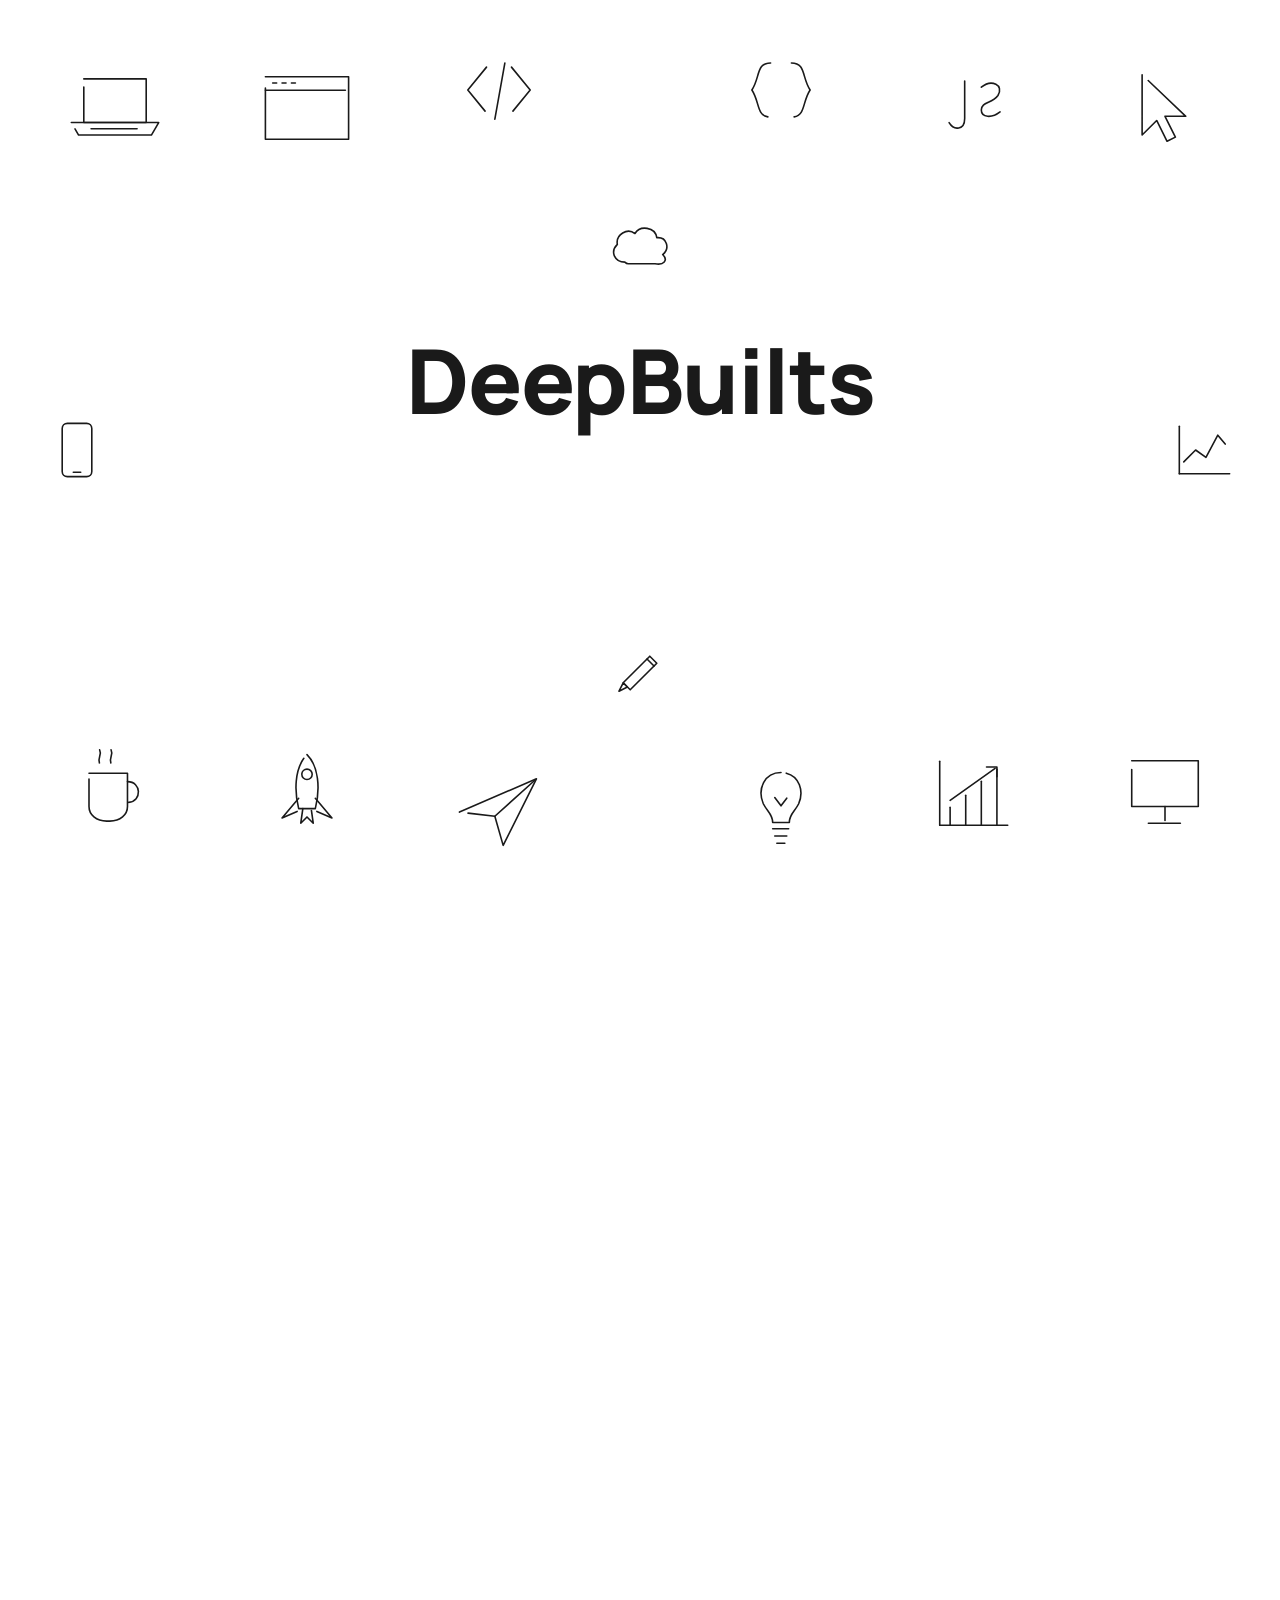
==== commit dc8e4bdd: "Add files via upload" ====
--- a/index.html
+++ b/index.html
@@ -3,1204 +3,673 @@
 <head>
 <meta charset="UTF-8" />
 <meta name="viewport" content="width=device-width, initial-scale=1.0" />
-<meta name="description" content="Elevate Academy — Building Futures Through Quality Education. Top coaching for JEE, NEET, MHT-CET, Foundation & Commerce." />
-<meta name="theme-color" content="#1e40af" />
-<title>Elevate Academy — Building Futures Through Quality Education</title>
-<link rel="preconnect" href="https://fonts.googleapis.com" />
-<link rel="preconnect" href="https://fonts.gstatic.com" crossorigin />
-<link href="https://fonts.googleapis.com/css2?family=Poppins:wght@400;500;600;700;800&family=Inter:wght@300;400;500;600;700&display=swap" rel="stylesheet" />
-<style>
-/* ================================================================
-   ELEVATE ACADEMY — Modern Coaching Institute
-   Theme: Blue & White · Clean · Professional · Trustworthy
-================================================================ */
-
-:root{
-  --blue:#1e40af;
-  --blue-600:#2563eb;
-  --blue-500:#3b82f6;
-  --cyan:#0891b2;
-  --navy:#0f172a;
-  --ink:#1e293b;
-  --slate:#475569;
-  --muted:#64748b;
-  --line:#e2e8f0;
-  --bg:#ffffff;
-  --bg-soft:#f8fafc;
-  --bg-blue:#eff6ff;
-  --gold:#f59e0b;
-  --white:#ffffff;
-  --shadow-sm:0 2px 8px rgba(30,64,175,.06);
-  --shadow:0 12px 32px rgba(30,64,175,.10);
-  --shadow-lg:0 24px 60px rgba(30,64,175,.16);
-  --radius:16px;
-  --radius-lg:24px;
-  --transition:.35s cubic-bezier(.22,.61,.36,1);
-  --grad-blue:linear-gradient(120deg,#2563eb,#0891b2);
-  --grad-gold:linear-gradient(120deg,#f59e0b,#fbbf24);
-}
-
-*{margin:0;padding:0;box-sizing:border-box}
-html{scroll-behavior:smooth;scroll-padding-top:80px}
-body{
-  font-family:'Inter',sans-serif;
-  color:var(--ink);
-  background:var(--bg);
-  line-height:1.7;
-  overflow-x:hidden;
-  -webkit-font-smoothing:antialiased;
-  text-rendering:optimizeLegibility;
-}
-h1,h2,h3,h4{font-family:'Poppins',sans-serif;line-height:1.2;color:var(--navy);font-weight:700}
-a{text-decoration:none;color:inherit}
-img{max-width:100%;display:block}
-ul{list-style:none}
-::selection{background:var(--blue-500);color:#fff}
-
-.container{width:min(1200px,92%);margin-inline:auto}
-.container.narrow{width:min(820px,92%)}
-.section{padding:100px 0;position:relative}
-.grad{background:var(--grad-blue);-webkit-background-clip:text;background-clip:text;-webkit-text-fill-color:transparent}
-.grad-gold{background:var(--grad-gold);-webkit-background-clip:text;background-clip:text;-webkit-text-fill-color:transparent}
-
-/* ---------- Buttons ---------- */
-.btn{
-  display:inline-flex;align-items:center;gap:8px;
-  padding:15px 30px;border-radius:50px;font-weight:600;font-size:15px;
-  font-family:'Poppins',sans-serif;cursor:pointer;border:none;
-  transition:var(--transition);position:relative;
-}
-.btn.sm{padding:12px 24px;font-size:14px}
-.btn.full{width:100%;justify-content:center}
-.btn-primary{background:var(--grad-blue);color:#fff;box-shadow:0 10px 24px rgba(37,99,235,.32)}
-.btn-primary:hover{transform:translateY(-3px);box-shadow:0 16px 34px rgba(37,99,235,.42)}
-.btn-primary:active{transform:translateY(-1px)}
-.btn-ghost{background:transparent;color:var(--blue);border:2px solid var(--blue-500)}
-.btn-ghost:hover{background:var(--blue);color:#fff;border-color:var(--blue);transform:translateY(-3px)}
-.btn .arrow{transition:transform .3s}
-.btn:hover .arrow{transform:translateX(4px)}
-
-.eyebrow{
-  display:inline-block;font-family:'Poppins',sans-serif;font-weight:600;
-  font-size:13px;letter-spacing:2px;text-transform:uppercase;color:var(--blue-600);
-  margin-bottom:14px;
-}
-.section-head{text-align:center;max-width:680px;margin:0 auto 60px}
-.section-head h2{font-size:clamp(28px,4vw,44px)}
-.section-sub{color:var(--muted);margin-top:14px;font-size:17px}
-
-/* ================= LOADER ================= */
-.loader{
-  position:fixed;inset:0;z-index:9999;background:var(--navy);
-  display:flex;flex-direction:column;align-items:center;justify-content:center;gap:26px;
-  transition:opacity .6s ease,visibility .6s ease;
-}
-.loader.hide{opacity:0;visibility:hidden}
-.loader-logo{display:flex;align-items:center;gap:14px}
-.loader-mark{
-  width:56px;height:56px;border-radius:14px;background:var(--grad-blue);
-  display:grid;place-items:center;color:#fff;font-family:'Poppins';font-weight:800;font-size:28px;
-  animation:pop .6s ease;
-}
-.loader-name{font-family:'Poppins';font-weight:700;font-size:24px;color:#fff}
-.loader-bar{width:200px;height:4px;background:rgba(255,255,255,.15);border-radius:4px;overflow:hidden}
-.loader-bar span{display:block;height:100%;width:0;background:var(--grad-blue);border-radius:4px;animation:load 1.4s ease forwards}
-@keyframes load{to{width:100%}}
-@keyframes pop{from{transform:scale(.5);opacity:0}to{transform:scale(1);opacity:1}}
-
-/* ================= NAVBAR ================= */
-.navbar{
-  position:fixed;top:0;left:0;width:100%;z-index:900;
-  padding:18px 0;transition:var(--transition);
-}
-.navbar.scrolled{background:rgba(255,255,255,.92);backdrop-filter:blur(14px);box-shadow:var(--shadow-sm);padding:12px 0}
-.nav-inner{display:flex;align-items:center;justify-content:space-between}
-.brand{display:flex;align-items:center;gap:11px}
-.brand-mark{
-  width:42px;height:42px;border-radius:11px;background:var(--grad-blue);
-  display:grid;place-items:center;color:#fff;font-family:'Poppins';font-weight:800;font-size:22px;
-  box-shadow:0 6px 16px rgba(37,99,235,.3);
-}
-.brand-text{font-family:'Poppins';font-weight:500;font-size:21px;color:var(--navy)}
-.brand-text strong{font-weight:800;color:var(--blue-600)}
-.brand.light .brand-text,.brand.light{color:#fff}
-.brand.light .brand-text strong{color:var(--blue-500)}
-.nav-links{display:flex;align-items:center;gap:6px}
-.nav-links a{
-  padding:9px 15px;font-weight:500;font-size:15px;color:var(--slate);border-radius:9px;
-  transition:var(--transition);position:relative;
-}
-.nav-links a:not(.nav-cta):hover,.nav-links a.active{color:var(--blue-600)}
-.nav-links a:not(.nav-cta)::after{
-  content:'';position:absolute;bottom:2px;left:15px;right:15px;height:2px;
-  background:var(--grad-blue);border-radius:2px;transform:scaleX(0);transform-origin:left;transition:transform .3s;
-}
-.nav-links a:not(.nav-cta):hover::after,.nav-links a.active::after{transform:scaleX(1)}
-.nav-cta{background:var(--grad-blue);color:#fff!important;padding:11px 22px!important;box-shadow:0 8px 18px rgba(37,99,235,.3)}
-.nav-cta:hover{transform:translateY(-2px)}
-.nav-toggle{display:none;flex-direction:column;gap:5px;background:none;border:none;cursor:pointer;padding:6px}
-.nav-toggle span{width:26px;height:3px;background:var(--navy);border-radius:3px;transition:var(--transition)}
-.nav-toggle.open span:nth-child(1){transform:translateY(8px) rotate(45deg)}
-.nav-toggle.open span:nth-child(2){opacity:0}
-.nav-toggle.open span:nth-child(3){transform:translateY(-8px) rotate(-45deg)}
-
-/* ================= HERO ================= */
-.hero{
-  position:relative;min-height:100vh;display:flex;align-items:center;
-  padding:120px 0 80px;overflow:hidden;
-  background:linear-gradient(150deg,#eff6ff 0%,#f8fafc 45%,#ffffff 100%);
-}
-.hero-shapes .shape{position:absolute;border-radius:50%;opacity:.5;filter:blur(2px)}
-.shape.s1{width:340px;height:340px;background:radial-gradient(circle,rgba(59,130,246,.25),transparent 70%);top:-80px;right:-60px;animation:float1 9s ease-in-out infinite}
-.shape.s2{width:260px;height:260px;background:radial-gradient(circle,rgba(8,145,178,.2),transparent 70%);bottom:-40px;left:-40px;animation:float2 11s ease-in-out infinite}
-.shape.s3{width:150px;height:150px;background:radial-gradient(circle,rgba(245,158,11,.18),transparent 70%);top:30%;left:8%;animation:float1 7s ease-in-out infinite}
-.shape.s4{width:90px;height:90px;border:3px dashed rgba(37,99,235,.2);background:none;filter:none;top:20%;right:14%;animation:spin 20s linear infinite}
-@keyframes float1{0%,100%{transform:translateY(0)}50%{transform:translateY(-30px)}}
-@keyframes float2{0%,100%{transform:translate(0,0)}50%{transform:translate(20px,-24px)}}
-@keyframes spin{to{transform:rotate(360deg)}}
-
-.hero-inner{display:grid;grid-template-columns:1.1fr .9fr;gap:60px;align-items:center;position:relative;z-index:2}
-.hero-content{animation:fadeUp .9s ease both}
-.badge{
-  display:inline-flex;align-items:center;gap:8px;background:#fff;color:var(--blue-600);
-  padding:9px 18px;border-radius:50px;font-weight:600;font-size:14px;
-  box-shadow:var(--shadow-sm);border:1px solid var(--line);margin-bottom:24px;
-}
-.badge.pulse{position:relative}
-.badge.pulse::before{content:'';position:absolute;left:14px;top:50%;transform:translateY(-50%);width:8px;height:8px;border-radius:50%;background:#22c55e;box-shadow:0 0 0 rgba(34,197,94,.5);animation:pulse 1.8s infinite}
-.badge.pulse{padding-left:30px}
-@keyframes pulse{0%{box-shadow:0 0 0 0 rgba(34,197,94,.5)}70%{box-shadow:0 0 0 8px rgba(34,197,94,0)}100%{box-shadow:0 0 0 0 rgba(34,197,94,0)}}
-.hero-content h1{font-size:clamp(34px,5.2vw,58px);font-weight:800;margin-bottom:20px}
-.hero-content>p{font-size:18px;color:var(--slate);max-width:520px;margin-bottom:32px}
-.hero-btns{display:flex;gap:16px;flex-wrap:wrap;margin-bottom:36px}
-.hero-trust{display:flex;align-items:center;gap:12px}
-.hero-trust .stars{color:var(--gold);font-size:18px;letter-spacing:2px}
-.hero-trust p{font-size:14px;color:var(--muted)}
-.hero-trust strong{color:var(--navy)}
-
-.hero-visual{position:relative;animation:fadeUp .9s .2s both}
-.hero-card-img{
-  height:440px;border-radius:var(--radius-lg);
-  background:linear-gradient(135deg,#1e40af,#0891b2);
-  display:grid;place-items:center;box-shadow:var(--shadow-lg);position:relative;overflow:hidden;
-}
-.hero-card-img::before{content:'';position:absolute;inset:0;background:radial-gradient(circle at 30% 20%,rgba(255,255,255,.2),transparent 50%)}
-.img-label{color:#fff;font-family:'Poppins';font-weight:600;font-size:18px;background:rgba(15,23,42,.35);padding:10px 20px;border-radius:50px;backdrop-filter:blur(4px);z-index:2}
-.float-card{
-  position:absolute;background:#fff;border-radius:14px;padding:14px 18px;
-  display:flex;align-items:center;gap:12px;box-shadow:var(--shadow);border:1px solid var(--line);
-}
-.float-card .fc-icon{font-size:26px}
-.float-card strong{display:block;font-family:'Poppins';font-weight:800;font-size:19px;color:var(--navy);line-height:1}
-.float-card small{color:var(--muted);font-size:12px}
-.fc1{top:24px;left:-28px;animation:float1 5s ease-in-out infinite}
-.fc2{bottom:34px;right:-24px;animation:float2 6s ease-in-out infinite}
-@keyframes fadeUp{from{opacity:0;transform:translateY(34px)}to{opacity:1;transform:translateY(0)}}
-
-/* ================= STATS ================= */
-.stats{background:var(--navy);padding:56px 0;position:relative;z-index:3}
-.stats-grid{display:grid;grid-template-columns:repeat(4,1fr);gap:30px;text-align:center}
-.stat{position:relative}
-.stat:not(:last-child)::after{content:'';position:absolute;right:-15px;top:15%;height:70%;width:1px;background:rgba(255,255,255,.14)}
-.stat-num{display:block;font-family:'Poppins';font-weight:800;font-size:clamp(32px,4vw,46px);background:var(--grad-blue);-webkit-background-clip:text;background-clip:text;-webkit-text-fill-color:transparent}
-.stat-label{color:#cbd5e1;font-size:15px;font-weight:500}
-
-/* ================= ABOUT ================= */
-.about-grid{display:grid;grid-template-columns:1fr 1.1fr;gap:60px;align-items:center}
-.about-visual{position:relative}
-.about-img{height:440px;border-radius:var(--radius-lg);background:linear-gradient(135deg,#2563eb,#1e3a8a);display:grid;place-items:center;box-shadow:var(--shadow-lg)}
-.about-badge{
-  position:absolute;bottom:-24px;right:-20px;background:#fff;border-radius:18px;
-  padding:20px 26px;text-align:center;box-shadow:var(--shadow);border:1px solid var(--line);
-}
-.about-badge strong{display:block;font-family:'Poppins';font-weight:800;font-size:34px;color:var(--blue-600);line-height:1}
-.about-badge span{color:var(--muted);font-size:13px;font-weight:500}
-.about-content h2{font-size:clamp(28px,4vw,42px);margin-bottom:18px}
-.about-content>p{color:var(--slate);font-size:17px;margin-bottom:28px}
-.mv-grid{display:grid;grid-template-columns:1fr 1fr;gap:20px}
-.mv-card{background:var(--bg-soft);border:1px solid var(--line);border-radius:var(--radius);padding:24px;transition:var(--transition)}
-.mv-card:hover{background:var(--bg-blue);transform:translateY(-4px);box-shadow:var(--shadow)}
-.mv-icon{font-size:30px;display:block;margin-bottom:12px}
-.mv-card h3{font-size:19px;margin-bottom:8px}
-.mv-card p{color:var(--muted);font-size:14.5px}
-
-/* ================= COURSES ================= */
-.courses{background:var(--bg-soft)}
-.course-grid{display:grid;grid-template-columns:repeat(3,1fr);gap:28px}
-.course-card{
-  background:#fff;border:1px solid var(--line);border-radius:var(--radius-lg);padding:34px 30px;
-  transition:var(--transition);position:relative;overflow:hidden;
-}
-.course-card::before{content:'';position:absolute;top:0;left:0;width:100%;height:4px;background:var(--grad-blue);transform:scaleX(0);transform-origin:left;transition:transform .4s}
-.course-card:hover{transform:translateY(-10px);box-shadow:var(--shadow-lg);border-color:transparent}
-.course-card:hover::before{transform:scaleX(1)}
-.course-card.featured{background:var(--grad-blue);border-color:transparent;color:#fff}
-.course-card.featured::before{display:none}
-.course-card.featured h3,.course-card.featured p{color:#fff}
-.course-card.featured .course-meta li{color:rgba(255,255,255,.85)}
-.course-card.featured .course-meta li::before{color:#fff}
-.course-card.featured .course-link{color:#fff}
-.ribbon{position:absolute;top:20px;right:-34px;background:var(--gold);color:#fff;font-size:12px;font-weight:700;padding:5px 40px;transform:rotate(45deg);font-family:'Poppins'}
-.course-icon{font-size:44px;margin-bottom:18px}
-.course-card h3{font-size:21px;margin-bottom:12px}
-.course-card p{color:var(--muted);font-size:15px;margin-bottom:18px}
-.course-meta{margin-bottom:22px}
-.course-meta li{font-size:14px;color:var(--slate);padding-left:22px;position:relative;margin-bottom:6px}
-.course-meta li::before{content:'✓';position:absolute;left:0;color:var(--blue-600);font-weight:700}
-.course-link{font-family:'Poppins';font-weight:600;font-size:15px;color:var(--blue-600);transition:var(--transition)}
-.course-link:hover{letter-spacing:.5px}
-.cta-card{background:var(--bg-blue);border:2px dashed var(--blue-500);display:flex;flex-direction:column;align-items:flex-start;justify-content:center}
-.cta-card:hover{transform:translateY(-6px)}
-
-/* ================= FACULTY ================= */
-.faculty-grid{display:grid;grid-template-columns:repeat(4,1fr);gap:26px}
-.faculty-card{
-  background:#fff;border:1px solid var(--line);border-radius:var(--radius-lg);padding:32px 24px;
-  text-align:center;transition:var(--transition);
-}
-.faculty-card:hover{transform:translateY(-8px);box-shadow:var(--shadow-lg);border-color:transparent}
-.faculty-avatar{
-  width:88px;height:88px;border-radius:50%;margin:0 auto 18px;
-  display:grid;place-items:center;font-family:'Poppins';font-weight:800;font-size:30px;color:#fff;
-  background:var(--c,var(--blue));box-shadow:0 10px 24px rgba(30,64,175,.25);
-}
-.faculty-card h3{font-size:19px;margin-bottom:4px}
-.faculty-role{display:inline-block;color:var(--blue-600);font-weight:600;font-size:14px;margin-bottom:12px}
-.faculty-qual{font-size:14px;color:var(--slate);font-weight:600}
-.faculty-exp{font-size:13px;color:var(--muted)}
-
-/* ================= RESULTS ================= */
-.results{background:var(--navy);color:#fff}
-.section-head.light h2{color:#fff}
-.section-head.light .section-sub{color:#94a3b8}
-.results-grid{display:grid;grid-template-columns:repeat(4,1fr);gap:26px;margin-bottom:54px}
-.result-card{
-  background:rgba(255,255,255,.05);border:1px solid rgba(255,255,255,.1);border-radius:var(--radius-lg);
-  padding:30px 24px;text-align:center;transition:var(--transition);backdrop-filter:blur(6px);position:relative;
-}
-.result-card:hover{transform:translateY(-8px);background:rgba(255,255,255,.09);border-color:rgba(245,158,11,.4)}
-.result-avatar{width:70px;height:70px;border-radius:50%;margin:0 auto 16px;display:grid;place-items:center;font-family:'Poppins';font-weight:800;font-size:24px;color:#fff;background:var(--grad-blue)}
-.result-rank{display:inline-block;background:var(--grad-gold);color:#3b2500;font-family:'Poppins';font-weight:700;font-size:14px;padding:5px 16px;border-radius:50px;margin-bottom:12px}
-.result-card h3{color:#fff;font-size:18px;margin-bottom:4px}
-.result-card p{color:#94a3b8;font-size:14px}
-.achievements{display:grid;grid-template-columns:repeat(4,1fr);gap:24px;padding-top:44px;border-top:1px solid rgba(255,255,255,.12)}
-.ach{text-align:center}
-.ach strong{display:block;font-family:'Poppins';font-weight:800;font-size:38px;background:var(--grad-gold);-webkit-background-clip:text;background-clip:text;-webkit-text-fill-color:transparent}
-.ach span{color:#94a3b8;font-size:14px}
-
-/* ================= TESTIMONIALS ================= */
-.testimonials{background:var(--bg-soft)}
-.testi-grid{display:grid;grid-template-columns:repeat(3,1fr);gap:28px}
-.testi-card{
-  background:#fff;border:1px solid var(--line);border-radius:var(--radius-lg);padding:34px 30px;
-  transition:var(--transition);position:relative;
-}
-.testi-card:hover{transform:translateY(-8px);box-shadow:var(--shadow-lg)}
-.quote-mark{font-family:'Poppins';font-weight:800;font-size:70px;color:var(--blue-500);opacity:.15;line-height:.6;height:34px}
-.testi-card p{color:var(--slate);font-size:15.5px;margin-bottom:24px;font-style:italic}
-.testi-author{display:flex;align-items:center;gap:14px}
-.testi-avatar{width:50px;height:50px;border-radius:50%;display:grid;place-items:center;font-family:'Poppins';font-weight:700;color:#fff;background:var(--grad-blue);font-size:17px}
-.testi-author strong{display:block;font-family:'Poppins';font-size:16px;color:var(--navy)}
-.testi-author small{color:var(--muted);font-size:13px}
-
-/* ================= FACILITIES ================= */
-.fac-grid{display:grid;grid-template-columns:repeat(4,1fr);gap:26px}
-.fac-card{
-  background:var(--bg-soft);border:1px solid var(--line);border-radius:var(--radius-lg);padding:34px 26px;
-  text-align:center;transition:var(--transition);
-}
-.fac-card:hover{transform:translateY(-8px);box-shadow:var(--shadow-lg);background:#fff;border-color:transparent}
-.fac-icon{font-size:46px;display:block;margin-bottom:16px}
-.fac-card h3{font-size:19px;margin-bottom:10px}
-.fac-card p{color:var(--muted);font-size:14.5px}
-
-/* ================= GALLERY ================= */
-.gallery{background:var(--bg-soft)}
-.gallery-grid{display:grid;grid-template-columns:repeat(4,1fr);grid-auto-rows:200px;gap:18px}
-.gal-item{
-  border-radius:var(--radius);overflow:hidden;position:relative;cursor:pointer;
-  display:grid;place-items:center;transition:var(--transition);
-  background:linear-gradient(135deg,#2563eb,#0891b2);
-}
-.gal-item:nth-child(2){background:linear-gradient(135deg,#1e40af,#3b82f6)}
-.gal-item:nth-child(3){background:linear-gradient(135deg,#0891b2,#0e7490)}
-.gal-item:nth-child(5){background:linear-gradient(135deg,#1e3a8a,#2563eb)}
-.gal-item:nth-child(6){background:linear-gradient(135deg,#0e7490,#155e75)}
-.gal-item.g-tall{grid-row:span 2}
-.gal-item.g-wide{grid-column:span 2}
-.gal-item span{color:#fff;font-family:'Poppins';font-weight:600;font-size:16px;z-index:2;background:rgba(15,23,42,.3);padding:8px 18px;border-radius:50px;backdrop-filter:blur(4px)}
-.gal-item::after{content:'🔍';position:absolute;inset:0;background:rgba(15,23,42,.55);display:grid;place-items:center;font-size:34px;opacity:0;transition:var(--transition)}
-.gal-item:hover::after{opacity:1}
-.gal-item:hover{transform:scale(1.02)}
-
-/* ================= ADMISSION ================= */
-.steps{display:grid;grid-template-columns:repeat(4,1fr);gap:26px;margin-bottom:54px;position:relative}
-.step{background:#fff;border:1px solid var(--line);border-radius:var(--radius-lg);padding:32px 26px;text-align:center;transition:var(--transition);position:relative}
-.step:hover{transform:translateY(-6px);box-shadow:var(--shadow)}
-.step-num{width:54px;height:54px;border-radius:50%;background:var(--grad-blue);color:#fff;display:grid;place-items:center;font-family:'Poppins';font-weight:800;font-size:22px;margin:0 auto 18px;box-shadow:0 8px 20px rgba(37,99,235,.3)}
-.step h3{font-size:18px;margin-bottom:8px}
-.step p{color:var(--muted);font-size:14px}
-.admission-cta{
-  background:var(--grad-blue);border-radius:var(--radius-lg);padding:44px 48px;
-  display:flex;align-items:center;justify-content:space-between;gap:24px;flex-wrap:wrap;
-  box-shadow:var(--shadow-lg);position:relative;overflow:hidden;
-}
-.admission-cta::before{content:'';position:absolute;top:-40px;right:-20px;width:200px;height:200px;border-radius:50%;background:rgba(255,255,255,.08)}
-.admission-cta h3{color:#fff;font-size:26px;margin-bottom:6px}
-.admission-cta p{color:rgba(255,255,255,.9)}
-.admission-cta .btn-primary{background:#fff;color:var(--blue-600);box-shadow:0 10px 24px rgba(0,0,0,.15)}
-
-/* ================= FAQ ================= */
-.faq-list{display:flex;flex-direction:column;gap:14px}
-.faq-item{background:#fff;border:1px solid var(--line);border-radius:14px;overflow:hidden;transition:var(--transition)}
-.faq-item:hover{box-shadow:var(--shadow-sm)}
-.faq-q{
-  width:100%;text-align:left;background:none;border:none;cursor:pointer;
-  padding:22px 24px;font-family:'Poppins';font-weight:600;font-size:16.5px;color:var(--navy);
-  display:flex;align-items:center;justify-content:space-between;gap:16px;
-}
-.faq-icon{font-size:24px;color:var(--blue-600);transition:transform .3s;flex-shrink:0}
-.faq-item.open .faq-icon{transform:rotate(45deg)}
-.faq-a{max-height:0;overflow:hidden;transition:max-height .4s ease}
-.faq-a p{padding:0 24px 22px;color:var(--muted);font-size:15px}
-
-/* ================= CONTACT ================= */
-.contact-grid{display:grid;grid-template-columns:1.05fr .95fr;gap:50px;align-items:start}
-.contact-info h2{font-size:clamp(28px,4vw,40px);margin-bottom:14px}
-.contact-info>p{color:var(--slate);margin-bottom:28px}
-.contact-list{margin-bottom:28px}
-.contact-list li{display:flex;gap:16px;margin-bottom:20px}
-.ci-icon{font-size:22px;width:46px;height:46px;flex-shrink:0;border-radius:12px;background:var(--bg-blue);display:grid;place-items:center}
-.contact-list strong{font-family:'Poppins';font-size:15px;color:var(--navy)}
-.contact-list p{color:var(--muted);font-size:14.5px}
-.map{border-radius:var(--radius);overflow:hidden;border:1px solid var(--line);height:220px;box-shadow:var(--shadow-sm)}
-.map iframe{width:100%;height:100%;border:0}
-.contact-form{background:#fff;border:1px solid var(--line);border-radius:var(--radius-lg);padding:38px;box-shadow:var(--shadow)}
-.contact-form h3{font-size:24px;margin-bottom:24px}
-.field{margin-bottom:18px}
-.field label{display:block;font-family:'Poppins';font-weight:500;font-size:14px;color:var(--slate);margin-bottom:7px}
-.field input,.field select,.field textarea{
-  width:100%;padding:13px 16px;border:1.5px solid var(--line);border-radius:11px;
-  font-family:'Inter';font-size:15px;color:var(--ink);background:var(--bg-soft);transition:var(--transition);
-}
-.field input:focus,.field select:focus,.field textarea:focus{outline:none;border-color:var(--blue-500);background:#fff;box-shadow:0 0 0 4px rgba(59,130,246,.12)}
-.field textarea{resize:vertical}
-.form-note{margin-top:14px;font-size:14px;font-weight:600;text-align:center}
-.form-note.ok{color:#16a34a}
-.form-note.err{color:#dc2626}
-
-/* ================= FOOTER ================= */
-.footer{background:var(--navy);color:#cbd5e1;padding:70px 0 0}
-.footer-grid{display:grid;grid-template-columns:1.5fr 1fr 1fr 1.2fr;gap:40px;padding-bottom:50px}
-.footer-brand>p{margin:18px 0 22px;font-size:14.5px;color:#94a3b8;max-width:320px}
-.footer-social{display:flex;gap:12px}
-.soc{width:40px;height:40px;border-radius:11px;background:rgba(255,255,255,.08);display:grid;place-items:center;font-weight:700;color:#fff;transition:var(--transition)}
-.soc:hover{background:var(--grad-blue);transform:translateY(-3px)}
-.footer-col h4{color:#fff;font-size:16px;margin-bottom:18px}
-.footer-col a{display:block;color:#94a3b8;font-size:14.5px;padding:5px 0;transition:var(--transition)}
-.footer-col a:hover{color:#fff;padding-left:5px}
-.fh{display:flex;justify-content:space-between;font-size:14px;color:#94a3b8;margin-bottom:8px;gap:12px}
-.fh span{color:#fff}
-.footer-bottom{border-top:1px solid rgba(255,255,255,.1);padding:22px 0}
-.footer-bottom .container{display:flex;align-items:center;justify-content:space-between;flex-wrap:wrap;gap:8px}
-.footer-bottom p{font-size:13.5px;color:#94a3b8;margin:0}
-.footer-credit a{color:var(--blue-500);font-weight:600;transition:var(--transition)}
-.footer-credit a:hover{color:#fff;text-shadow:0 0 12px rgba(59,130,246,.5)}
-
-/* ================= FLOATING + BACK TOP ================= */
-.float-enroll{
-  position:fixed;bottom:26px;left:26px;z-index:800;
-  background:var(--grad-gold);color:#3b2500;font-family:'Poppins';font-weight:700;font-size:14.5px;
-  padding:14px 22px;border-radius:50px;box-shadow:0 12px 28px rgba(245,158,11,.4);
-  transition:var(--transition);animation:bob 2.4s ease-in-out infinite;
-}
-.float-enroll:hover{transform:translateY(-4px) scale(1.04)}
-@keyframes bob{0%,100%{transform:translateY(0)}50%{transform:translateY(-6px)}}
-.back-top{
-  position:fixed;bottom:26px;right:26px;z-index:800;width:50px;height:50px;border-radius:14px;border:none;
-  background:var(--grad-blue);color:#fff;font-size:22px;cursor:pointer;box-shadow:0 10px 24px rgba(37,99,235,.4);
-  opacity:0;visibility:hidden;transform:translateY(20px);transition:var(--transition);
-}
-.back-top.show{opacity:1;visibility:visible;transform:translateY(0)}
-.back-top:hover{transform:translateY(-4px)}
-
-/* ================= REVEAL ================= */
-.reveal{opacity:0;transform:translateY(40px);transition:opacity .7s ease,transform .7s cubic-bezier(.22,.61,.36,1)}
-.reveal.in{opacity:1;transform:translateY(0)}
-
-/* ================= RESPONSIVE ================= */
-@media (max-width:980px){
-  .hero-inner,.about-grid,.contact-grid{grid-template-columns:1fr;gap:44px}
-  .hero-visual{max-width:480px;margin:0 auto}
-  .course-grid,.faculty-grid,.results-grid,.testi-grid,.fac-grid,.steps,.achievements{grid-template-columns:repeat(2,1fr)}
-  .stats-grid{grid-template-columns:repeat(2,1fr);gap:36px 20px}
-  .stat:nth-child(2)::after{display:none}
-  .gallery-grid{grid-template-columns:repeat(2,1fr)}
-  .footer-grid{grid-template-columns:1fr 1fr;gap:32px}
-}
-@media (max-width:760px){
-  .nav-links{
-    position:fixed;top:0;right:-100%;height:100vh;width:min(300px,80%);
-    background:#fff;flex-direction:column;align-items:flex-start;gap:6px;padding:100px 30px 40px;
-    box-shadow:-10px 0 40px rgba(0,0,0,.12);transition:right .4s ease;
-  }
-  .nav-links.open{right:0}
-  .nav-links a{width:100%;padding:12px 15px}
-  .nav-cta{width:100%;justify-content:center;margin-top:8px}
-  .nav-toggle{display:flex;z-index:10}
-  .section{padding:70px 0}
-  .hero{padding:110px 0 60px}
-}
-@media (max-width:520px){
-  .course-grid,.faculty-grid,.results-grid,.testi-grid,.fac-grid,.steps,.achievements,.stats-grid,.gallery-grid,.mv-grid,.footer-grid{grid-template-columns:1fr}
-  .gal-item.g-tall,.gal-item.g-wide{grid-row:auto;grid-column:auto}
-  .contact-form{padding:26px}
-  .admission-cta{padding:32px 26px;text-align:center;justify-content:center}
-  .float-enroll{font-size:13px;padding:12px 18px;bottom:20px;left:16px}
-  .back-top{bottom:20px;right:16px}
-  .float-card{display:none}
-}
-
-/* ================= REDUCED MOTION ================= */
-@media (prefers-reduced-motion:reduce){
-  *{animation-duration:.001ms!important;animation-iteration-count:1!important;transition-duration:.01ms!important}
-  .reveal{opacity:1;transform:none}
-}
-
-/* ================= IMAGE FILLS (AI-generated) ================= */
-.has-img{background-size:cover !important;background-position:center !important;background-repeat:no-repeat !important}
-.hero-card-img.has-img .img-label,.about-img.has-img .img-label{display:none}
-.faculty-avatar.has-img,.result-avatar.has-img,.testi-avatar.has-img{color:transparent !important;font-size:0 !important;border:2px solid rgba(255,255,255,.6)}
-.result-avatar.has-img,.testi-avatar.has-img{border-color:rgba(255,255,255,.25)}
-.gal-item.has-img span{position:absolute;bottom:12px;left:12px;font-size:14px}
-.gal-item.has-img::before{content:'';position:absolute;inset:0;background:linear-gradient(to top,rgba(15,23,42,.45),transparent 45%);z-index:1}
-
-</style>
+<meta name="description" content="DeepBuilts — We build beautiful, fast websites for restaurants, gyms, clinics, coaching institutes, startups and more. Affordable pricing, premium quality." />
+<meta name="theme-color" content="#ffffff" />
+<title>DeepBuilts — We build websites that build businesses.</title>
+<link rel="preconnect" href="https://fonts.googleapis.com">
+<link rel="preconnect" href="https://fonts.gstatic.com" crossorigin>
+<link href="https://fonts.googleapis.com/css2?family=Manrope:wght@300;400;500;600;700;800&display=swap" rel="stylesheet">
+<link rel="stylesheet" href="style.css" />
 </head>
 <body>
 
-<!-- ============ LOADER ============ -->
-<div class="loader" id="loader">
-  <div class="loader-logo">
-    <span class="loader-mark">E</span>
-    <span class="loader-name">Elevate Academy</span>
-  </div>
-  <div class="loader-bar"><span></span></div>
-</div>
-
-<!-- ============ NAVBAR ============ -->
-<header class="navbar" id="navbar">
-  <div class="container nav-inner">
-    <a href="#home" class="brand" aria-label="Elevate Academy home">
-      <span class="brand-mark">E</span>
-      <span class="brand-text">Elevate<strong>Academy</strong></span>
-    </a>
-    <nav class="nav-links" id="navLinks" aria-label="Primary">
-      <a href="#home">Home</a>
-      <a href="#about">About</a>
-      <a href="#courses">Courses</a>
-      <a href="#faculty">Faculty</a>
-      <a href="#results">Results</a>
-      <a href="#facilities">Facilities</a>
-      <a href="#contact">Contact</a>
-      <a href="#admission" class="nav-cta">Enroll Now</a>
-    </nav>
-    <button class="nav-toggle" id="navToggle" aria-label="Toggle menu" aria-expanded="false">
-      <span></span><span></span><span></span>
-    </button>
-  </div>
-</header>
-
-<!-- ============ HERO ============ -->
-<section class="hero" id="home">
-  <div class="hero-shapes" aria-hidden="true">
-    <span class="shape s1"></span>
-    <span class="shape s2"></span>
-    <span class="shape s3"></span>
-    <span class="shape s4"></span>
-  </div>
-  <div class="container hero-inner">
-    <div class="hero-content">
-      <span class="badge pulse">🎓 Admissions Open 2026–27</span>
-      <h1>Building Futures Through <span class="grad">Quality Education</span></h1>
-      <p>India's trusted coaching institute for JEE, NEET, MHT-CET & Foundation. Learn from expert faculty, achieve top ranks, and elevate your future.</p>
-      <div class="hero-btns">
-        <a href="#admission" class="btn btn-primary">Enroll Now <span class="arrow">→</span></a>
-        <a href="#courses" class="btn btn-ghost">Explore Courses</a>
-      </div>
-      <div class="hero-trust">
-        <div class="stars">★★★★★</div>
-        <p>Rated <strong>4.9/5</strong> by 3,000+ parents & students</p>
-      </div>
-    </div>
-    <div class="hero-visual">
-      <div class="hero-card-img has-img" role="img" aria-label="Students studying at Elevate Academy" style="background-image:url('images/hero.png')">
-        <span class="img-label">📚 Smart Classroom</span>
-      </div>
-      <div class="float-card fc1">
-        <span class="fc-icon">🏆</span>
-        <div><strong>2,500+</strong><small>Selections</small></div>
-      </div>
-      <div class="float-card fc2">
-        <span class="fc-icon">👨‍🏫</span>
-        <div><strong>60+</strong><small>Expert Faculty</small></div>
-      </div>
-    </div>
-  </div>
+<section class="hero" id="hero" aria-label="DeepBuilts introduction">
+
+  <!-- Layer that holds every sketched illustration; moves subtly with the cursor -->
+  <div class="icons-layer" id="icons-layer">
+
+    <div class="icon" id="icon-laptop" data-order="0" aria-hidden="true">
+      <svg viewBox="0 0 100 100">
+        <path class="d" d="M20,22 H80 V64 H20 Z"/>
+        <path class="d" d="M8,64 H92 L85,76 H15 Z"/>
+        <path class="d" d="M27,70 H73"/>
+      </svg>
+    </div>
+
+    <div class="icon" id="icon-browser" data-order="1" aria-hidden="true">
+      <svg viewBox="0 0 100 100">
+        <path class="d" d="M10,20 H90 V80 H10 Z"/>
+        <path class="d" d="M10,33 H90"/>
+        <path class="d" d="M17,26 h4"/>
+        <path class="d" d="M26,26 h4"/>
+        <path class="d" d="M35,26 h4"/>
+      </svg>
+    </div>
+
+    <div class="icon" id="icon-html" data-order="2" aria-hidden="true">
+      <svg viewBox="0 0 100 100">
+        <path class="d" d="M38,28 L20,50 L38,72"/>
+        <path class="d" d="M46,78 L56,22"/>
+        <path class="d" d="M62,28 L80,50 L62,72"/>
+      </svg>
+    </div>
+
+    <div class="icon" id="icon-css" data-order="3" aria-hidden="true">
+      <svg viewBox="0 0 100 100">
+        <path class="d" d="M40,24 C26,24 30,38 22,50 C30,62 26,76 40,76"/>
+        <path class="d" d="M60,24 C74,24 70,38 78,50 C70,62 74,76 60,76"/>
+      </svg>
+    </div>
+
+    <div class="icon" id="icon-js" data-order="4" aria-hidden="true">
+      <svg viewBox="0 0 100 100">
+        <path class="d" d="M42,24 V60 C42,72 30,72 26,62"/>
+        <path class="d" d="M58,30 C68,22 80,28 74,38 C68,46 58,44 58,52 C58,60 70,60 78,52"/>
+      </svg>
+    </div>
+
+    <div class="icon" id="icon-cursor" data-order="5" aria-hidden="true">
+      <svg viewBox="0 0 100 100">
+        <path class="d" d="M28,18 L28,76 L42,62 L52,82 L60,78 L50,58 L70,58 Z"/>
+      </svg>
+    </div>
+
+    <div class="icon" id="icon-phone" data-order="6" aria-hidden="true">
+      <svg viewBox="0 0 100 100">
+        <path class="d" d="M37,14 H63 C67,14 70,17 70,21 V79 C70,83 67,86 63,86 H37 C33,86 30,83 30,79 V21 C30,17 33,14 37,14 Z"/>
+        <path class="d" d="M45,80 H55"/>
+      </svg>
+    </div>
+
+    <div class="icon" id="icon-mug" data-order="7" aria-hidden="true">
+      <svg viewBox="0 0 100 100">
+        <path class="d" d="M25,32 H62 V64 C62,72 55,78 45,78 H42 C32,78 25,72 25,64 Z"/>
+        <path class="d" d="M62,40 C76,40 76,60 62,60"/>
+        <path class="d" d="M35,22 C33,17 38,14 35,9"/>
+        <path class="d" d="M46,22 C44,17 49,14 46,9"/>
+      </svg>
+    </div>
+
+    <div class="icon" id="icon-rocket" data-order="8" aria-hidden="true">
+      <svg viewBox="0 0 100 100">
+        <path class="d" d="M50,14 C61,25 63,46 58,66 H42 C37,46 39,25 50,14 Z"/>
+        <path class="d" d="M42,56 L26,75 L42,68"/>
+        <path class="d" d="M58,56 L74,75 L58,68"/>
+        <path class="d" d="M45,33 a5,5 0 1 0 10,0 a5,5 0 1 0 -10,0"/>
+        <path class="d" d="M46,66 L44,80 L50,74 L56,80 L54,66"/>
+      </svg>
+    </div>
+
+    <div class="icon" id="icon-plane" data-order="9" aria-hidden="true">
+      <svg viewBox="0 0 100 100">
+        <path class="d" d="M12,52 L86,20 L54,84 L46,56 Z"/>
+        <path class="d" d="M46,56 L86,20"/>
+      </svg>
+    </div>
+
+    <div class="icon" id="icon-bulb" data-order="10" aria-hidden="true">
+      <svg viewBox="0 0 100 100">
+        <path class="d" d="M50,14 C34,14 27,30 33,44 C37,52 42,54 42,62 H58 C58,54 63,52 67,44 C73,30 66,14 50,14 Z"/>
+        <path class="d" d="M42,68 H58"/>
+        <path class="d" d="M44,75 H56"/>
+        <path class="d" d="M46,82 H54"/>
+        <path class="d" d="M44,38 L50,46 L56,38"/>
+      </svg>
+    </div>
+
+    <div class="icon" id="icon-seo" data-order="11" aria-hidden="true">
+      <svg viewBox="0 0 100 100">
+        <path class="d" d="M18,82 H86"/>
+        <path class="d" d="M18,82 V18"/>
+        <path class="d" d="M28,82 V64"/>
+        <path class="d" d="M43,82 V52"/>
+        <path class="d" d="M58,82 V38"/>
+        <path class="d" d="M73,82 V26"/>
+        <path class="d" d="M28,58 L73,26"/>
+        <path class="d" d="M63,26 H73 V36"/>
+      </svg>
+    </div>
+
+    <div class="icon" id="icon-analytics" data-order="12" aria-hidden="true">
+      <svg viewBox="0 0 100 100">
+        <path class="d" d="M18,82 H86"/>
+        <path class="d" d="M18,82 V18"/>
+        <path class="d" d="M24,66 L40,50 L54,60 L70,30 L80,42"/>
+      </svg>
+    </div>
+
+    <div class="icon" id="icon-monitor" data-order="13" aria-hidden="true">
+      <svg viewBox="0 0 100 100">
+        <path class="d" d="M18,20 H82 V64 H18 Z"/>
+        <path class="d" d="M50,64 V78"/>
+        <path class="d" d="M34,80 H66"/>
+      </svg>
+    </div>
+
+    <div class="icon" id="icon-cloud" data-order="14" aria-hidden="true">
+      <svg viewBox="0 0 100 100">
+        <path class="d" d="M32,62 C20,62 14,50 23,41 C21,29 35,21 44,28 C50,18 68,20 70,33 C82,32 86,46 77,53 C84,60 78,66 68,64 H36 C34,64 33,63 32,62 Z"/>
+      </svg>
+    </div>
+
+    <div class="icon" id="icon-pencil" data-order="15" aria-hidden="true">
+      <svg viewBox="0 0 100 100">
+        <path class="d" d="M26,74 L64,36 L74,46 L36,84 Z"/>
+        <path class="d" d="M26,74 L20,86 L32,80 Z"/>
+        <path class="d" d="M60,40 L70,50"/>
+      </svg>
+    </div>
+
+  </div>
+
+  <!-- Center stage: wordmark, tagline, actions -->
+  <div class="stage">
+    <div class="logo-wrap">
+      <h1 class="logo-text" id="logo-text">DeepBuilts</h1>
+    </div>
+    <p class="tagline" id="tagline">We build websites that build businesses.</p>
+
+    <div class="actions" id="actions">
+      <button class="btn btn-primary" type="button">Explore</button>
+      <button class="btn btn-secondary" type="button">Get Free Quote</button>
+    </div>
+  </div>
+
+  <!-- Scroll cue -->
+  <div class="scroll-indicator" id="scroll-indicator" aria-hidden="true">
+    <svg viewBox="0 0 30 46">
+      <rect x="1.5" y="1.5" width="27" height="43" rx="13.5" fill="none" stroke="#1a1a1a" stroke-width="2"/>
+      <circle class="wheel" cx="15" cy="14" r="3" fill="#1a1a1a"/>
+    </svg>
+  </div>
+
 </section>
 
-<!-- ============ STATS ============ -->
-<section class="stats" id="stats">
-  <div class="container stats-grid">
-    <div class="stat">
-      <span class="stat-num" data-count="15000" data-suffix="+">0</span>
-      <span class="stat-label">Students Taught</span>
-    </div>
-    <div class="stat">
-      <span class="stat-num" data-count="2500" data-suffix="+">0</span>
-      <span class="stat-label">Selections</span>
-    </div>
-    <div class="stat">
-      <span class="stat-num" data-count="18" data-suffix="+">0</span>
-      <span class="stat-label">Years of Excellence</span>
-    </div>
-    <div class="stat">
-      <span class="stat-num" data-count="60" data-suffix="+">0</span>
-      <span class="stat-label">Expert Faculty</span>
-    </div>
+<section class="about" id="about" aria-label="About DeepBuilts">
+  <div class="about-inner">
+
+    <h2 class="section-title reveal-up" id="about-title">Why DeepBuilts?</h2>
+
+    <p class="about-lead reveal-up" id="about-lead">
+      Every successful business deserves a website that earns trust before the first conversation.
+    </p>
+    <p class="about-sub reveal-up" id="about-sub">
+      We help businesses establish a strong online presence with beautiful, fast websites — designed to make a great first impression and turn visitors into customers.
+    </p>
+
+    <div class="cards-grid" id="cards-grid">
+
+      <div class="card" style="--i:0">
+        <div class="card-icon" aria-hidden="true">
+          <svg viewBox="0 0 100 100">
+            <path class="cd" d="M52,8 L24,52 H44 L34,92 L78,40 H54 Z"/>
+          </svg>
+        </div>
+        <h3 class="card-title">Fast Delivery</h3>
+        <p class="card-caption">Launch in days, not months.</p>
+      </div>
+
+      <div class="card" style="--i:1">
+        <div class="card-icon" aria-hidden="true">
+          <svg viewBox="0 0 100 100">
+            <path class="cd" d="M15,20 H85 V80 H15 Z"/>
+            <path class="cd" d="M15,34 H85"/>
+            <path class="cd" d="M34,34 V80"/>
+            <path class="cd" d="M44,46 H76"/>
+            <path class="cd" d="M44,56 H70"/>
+            <path class="cd" d="M44,66 H74"/>
+          </svg>
+        </div>
+        <h3 class="card-title">Modern UI Design</h3>
+        <p class="card-caption">Interfaces that feel effortless.</p>
+      </div>
+
+      <div class="card" style="--i:2">
+        <div class="card-icon" aria-hidden="true">
+          <svg viewBox="0 0 100 100">
+            <path class="cd" d="M38,12 H62 C66,12 68,15 68,19 V81 C68,85 66,88 62,88 H38 C34,88 32,85 32,81 V19 C32,15 34,12 38,12 Z"/>
+            <path class="cd" d="M45,82 H55"/>
+          </svg>
+        </div>
+        <h3 class="card-title">Mobile Friendly</h3>
+        <p class="card-caption">Flawless on every screen size.</p>
+      </div>
+
+      <div class="card" style="--i:3">
+        <div class="card-icon" aria-hidden="true">
+          <svg viewBox="0 0 100 100">
+            <path class="cd" d="M24,42 A18,18 0 1,0 60,42 A18,18 0 1,0 24,42"/>
+            <path class="cd" d="M55,55 L80,80"/>
+            <path class="cd" d="M32,46 L40,38 L46,44 L54,30"/>
+            <path class="cd" d="M47,30 L54,30 L54,37"/>
+          </svg>
+        </div>
+        <h3 class="card-title">SEO Ready</h3>
+        <p class="card-caption">Built to be found on Google.</p>
+      </div>
+
+      <div class="card" style="--i:4">
+        <div class="card-icon" aria-hidden="true">
+          <svg viewBox="0 0 100 100">
+            <path class="cd" d="M18,48 L48,18 H80 V50 L50,80 Z"/>
+            <path class="cd" d="M61,34 A5,5 0 1,0 71,34 A5,5 0 1,0 61,34"/>
+          </svg>
+        </div>
+        <h3 class="card-title">Affordable Pricing</h3>
+        <p class="card-caption">Premium quality, honest pricing.</p>
+      </div>
+
+      <div class="card" style="--i:5">
+        <div class="card-icon" aria-hidden="true">
+          <svg viewBox="0 0 100 100">
+            <path class="cd" d="M20,52 C20,26 80,26 80,52"/>
+            <path class="cd" d="M18,52 V70 H30 V56"/>
+            <path class="cd" d="M82,52 V70 H70 V56"/>
+            <path class="cd" d="M30,70 C30,80 45,82 52,80"/>
+          </svg>
+        </div>
+        <h3 class="card-title">Lifetime Support</h3>
+        <p class="card-caption">We're with you after launch too.</p>
+      </div>
+
+      <div class="card" style="--i:6">
+        <div class="card-icon" aria-hidden="true">
+          <svg viewBox="0 0 100 100">
+            <path class="cd" d="M15,18 H85 V64 H46 L30,80 V64 H15 Z"/>
+            <path class="cd" d="M34,40 h6"/>
+            <path class="cd" d="M47,40 h6"/>
+            <path class="cd" d="M60,40 h6"/>
+          </svg>
+        </div>
+        <h3 class="card-title">WhatsApp Integration</h3>
+        <p class="card-caption">Chat with customers instantly.</p>
+      </div>
+
+      <div class="card" style="--i:7">
+        <div class="card-icon" aria-hidden="true">
+          <svg viewBox="0 0 100 100">
+            <path class="cd" d="M50,10 C68,10 80,24 80,42 C80,64 50,90 50,90 C50,90 20,64 20,42 C20,24 32,10 50,10 Z"/>
+            <path class="cd" d="M42,42 A8,8 0 1,0 58,42 A8,8 0 1,0 42,42"/>
+          </svg>
+        </div>
+        <h3 class="card-title">Google Maps Integration</h3>
+        <p class="card-caption">Help customers find your door.</p>
+      </div>
+
+      <div class="card" style="--i:8">
+        <div class="card-icon" aria-hidden="true">
+          <svg viewBox="0 0 100 100">
+            <path class="cd" d="M34,50 A16,16 0 1,0 66,50 A16,16 0 1,0 34,50"/>
+            <path class="cd" d="M44,50 A6,6 0 1,0 56,50 A6,6 0 1,0 44,50"/>
+            <path class="cd" d="M50,30 V22"/>
+            <path class="cd" d="M50,70 V78"/>
+            <path class="cd" d="M30,50 H22"/>
+            <path class="cd" d="M70,50 H78"/>
+          </svg>
+        </div>
+        <h3 class="card-title">Easy Maintenance</h3>
+        <p class="card-caption">Simple to update, built to last.</p>
+      </div>
+
+    </div>
+
+    <p class="about-closing reveal-up" id="about-closing">
+      Your business deserves more than just a website.<br>
+      It deserves a digital identity.
+    </p>
+
   </div>
 </section>
 
-<!-- ============ ABOUT ============ -->
-<section class="section about" id="about">
-  <div class="container about-grid">
-    <div class="about-visual reveal">
-      <div class="about-img has-img" role="img" aria-label="Elevate Academy campus" style="background-image:url('images/about.png')"><span class="img-label">🏛️ Our Campus</span></div>
-      <div class="about-badge">
-        <strong>18+</strong>
-        <span>Years of Trust</span>
-      </div>
-    </div>
-    <div class="about-content reveal">
-      <span class="eyebrow">About Elevate Academy</span>
-      <h2>Where Ambition Meets <span class="grad">Excellence</span></h2>
-      <p>Founded in 2008, Elevate Academy began with a single classroom and a bold vision — to make world-class competitive exam preparation accessible to every dedicated student. Today, we stand as one of India's most trusted names in coaching, having shaped over 15,000 careers.</p>
-      <div class="mv-grid">
-        <div class="mv-card">
-          <span class="mv-icon">🎯</span>
-          <h3>Our Mission</h3>
-          <p>To empower every student with the knowledge, discipline, and confidence to crack India's toughest competitive exams.</p>
-        </div>
-        <div class="mv-card">
-          <span class="mv-icon">🔭</span>
-          <h3>Our Vision</h3>
-          <p>To be the nation's most trusted institute — nurturing future doctors, engineers, and leaders through quality education.</p>
-        </div>
-      </div>
-    </div>
+<section class="industries" id="industries" aria-label="Industries we help">
+  <div class="industry-blob industry-blob-a" aria-hidden="true"></div>
+  <div class="industry-blob industry-blob-b" aria-hidden="true"></div>
+
+  <div class="industries-inner">
+
+    <h2 class="section-title reveal-up">Businesses We Help Grow</h2>
+    <p class="about-sub reveal-up">
+      From the first table booked to the first class filled — we design for the businesses people visit every day.
+    </p>
+
+    <div class="cards-grid industries-grid" id="industries-grid">
+
+      <div class="card industry-card" style="--i:0">
+        <div class="card-icon" aria-hidden="true">
+          <svg viewBox="0 0 100 100">
+            <path class="cd" d="M28,14 V34"/>
+            <path class="cd" d="M36,14 V34"/>
+            <path class="cd" d="M44,14 V34"/>
+            <path class="cd" d="M28,34 C28,42 44,42 44,34"/>
+            <path class="cd" d="M36,42 V86"/>
+            <path class="cd" d="M66,14 C58,20 58,40 66,46"/>
+            <path class="cd" d="M66,46 V86"/>
+          </svg>
+        </div>
+        <h3 class="card-title">Restaurant</h3>
+        <p class="card-caption">Menus, ambience & bookings — served beautifully online.</p>
+      </div>
+
+      <div class="card industry-card" style="--i:1">
+        <div class="card-icon" aria-hidden="true">
+          <svg viewBox="0 0 100 100">
+            <path class="cd" d="M50,20 L90,38 L50,56 L10,38 Z"/>
+            <path class="cd" d="M28,46 V66 C28,74 40,80 50,80 C60,80 72,74 72,66 V46"/>
+            <path class="cd" d="M90,38 V62"/>
+          </svg>
+        </div>
+        <h3 class="card-title">Coaching Institute</h3>
+        <p class="card-caption">Showcase results and enrol more students with confidence.</p>
+      </div>
+
+      <div class="card industry-card" style="--i:2">
+        <div class="card-icon" aria-hidden="true">
+          <svg viewBox="0 0 100 100">
+            <path class="cd" d="M22,24 A7,7 0 1,0 22,38 A7,7 0 1,0 22,24"/>
+            <path class="cd" d="M22,66 A7,7 0 1,0 22,80 A7,7 0 1,0 22,66"/>
+            <path class="cd" d="M27,31 L85,73"/>
+            <path class="cd" d="M27,73 L85,31"/>
+          </svg>
+        </div>
+        <h3 class="card-title">Salon</h3>
+        <p class="card-caption">Elegant booking pages that match your salon's style.</p>
+      </div>
+
+      <div class="card industry-card" style="--i:3">
+        <div class="card-icon" aria-hidden="true">
+          <svg viewBox="0 0 100 100">
+            <path class="cd" d="M18,42 H30 V62 H18 Z"/>
+            <path class="cd" d="M70,42 H82 V62 H70 Z"/>
+            <path class="cd" d="M30,50 H70"/>
+            <path class="cd" d="M12,46 V58"/>
+            <path class="cd" d="M88,46 V58"/>
+          </svg>
+        </div>
+        <h3 class="card-title">Gym</h3>
+        <p class="card-caption">Bold, energetic sites that convert visitors into members.</p>
+      </div>
+
+      <div class="card industry-card" style="--i:4">
+        <div class="card-icon" aria-hidden="true">
+          <svg viewBox="0 0 100 100">
+            <path class="cd" d="M44,22 H56 V44 H78 V56 H56 V78 H44 V56 H22 V44 H44 Z"/>
+            <path class="cd" d="M20,84 H80"/>
+          </svg>
+        </div>
+        <h3 class="card-title">Clinic &amp; Healthcare</h3>
+        <p class="card-caption">Build patient trust with a clean, reassuring presence.</p>
+      </div>
+
+      <div class="card industry-card" style="--i:5">
+        <div class="card-icon" aria-hidden="true">
+          <svg viewBox="0 0 100 100">
+            <path class="cd" d="M50,14 C61,25 63,46 58,66 H42 C37,46 39,25 50,14 Z"/>
+            <path class="cd" d="M42,56 L26,75 L42,68"/>
+            <path class="cd" d="M58,56 L74,75 L58,68"/>
+            <path class="cd" d="M45,33 a5,5 0 1 0 10,0 a5,5 0 1 0 -10,0"/>
+          </svg>
+        </div>
+        <h3 class="card-title">Startup Landing Pages</h3>
+        <p class="card-caption">Sharp, fast pages built to launch and pitch with impact.</p>
+      </div>
+
+      <div class="card industry-card" style="--i:6">
+        <div class="card-icon" aria-hidden="true">
+          <svg viewBox="0 0 100 100">
+            <path class="cd" d="M22,14 H78 V86 H22 Z"/>
+            <path class="cd" d="M50,30 A10,10 0 1,0 50,50 A10,10 0 1,0 50,30"/>
+            <path class="cd" d="M32,72 C32,58 68,58 68,72"/>
+          </svg>
+        </div>
+        <h3 class="card-title">Personal Portfolios</h3>
+        <p class="card-caption">A polished home for your work, skills and story.</p>
+      </div>
+
+      <div class="card industry-card" style="--i:7">
+        <div class="card-icon" aria-hidden="true">
+          <svg viewBox="0 0 100 100">
+            <path class="cd" d="M14,38 L20,18 H80 L86,38"/>
+            <path class="cd" d="M18,38 H82 V84 H18 Z"/>
+            <path class="cd" d="M42,84 V58 H58 V84"/>
+            <path class="cd" d="M14,38 H86"/>
+          </svg>
+        </div>
+        <h3 class="card-title">Local Shop Websites</h3>
+        <p class="card-caption">Help nearby customers find you and walk through the door.</p>
+      </div>
+
+    </div>
+
   </div>
 </section>
 
-<!-- ============ COURSES ============ -->
-<section class="section courses" id="courses">
-  <div class="container">
-    <div class="section-head reveal">
-      <span class="eyebrow">Our Programs</span>
-      <h2>Courses Designed for <span class="grad">Success</span></h2>
-      <p class="section-sub">Comprehensive programs crafted by experts to help you reach your goals.</p>
-    </div>
-    <div class="course-grid">
-      <article class="course-card reveal">
-        <div class="course-icon">⚛️</div>
-        <h3>JEE (Main + Advanced)</h3>
-        <p>Complete engineering entrance preparation with concept-first teaching, regular tests, and IIT-focused mentoring.</p>
-        <ul class="course-meta">
-          <li>Classes 11, 12 & Droppers</li>
-          <li>Physics · Chemistry · Maths</li>
+<section class="work" id="work" aria-label="Our work">
+  <div class="work-inner">
+
+    <h2 class="section-title reveal-up">Our Work</h2>
+    <p class="about-sub reveal-up">
+      A closer look at how we bring different industries to life.
+    </p>
+
+    <div class="work-grid">
+
+      <a class="work-card reveal-up" href="restaurant.html" aria-label="View Restaurant Website demo">
+        <div class="work-image work-image-restaurant">
+          <svg viewBox="0 0 100 100" aria-hidden="true">
+            <path class="wd" d="M28,10 V40"/>
+            <path class="wd" d="M38,10 V40"/>
+            <path class="wd" d="M48,10 V40"/>
+            <path class="wd" d="M28,40 C28,50 48,50 48,40"/>
+            <path class="wd" d="M38,50 V90"/>
+            <path class="wd" d="M70,10 C60,17 60,42 70,49"/>
+            <path class="wd" d="M70,49 V90"/>
+          </svg>
+        </div>
+        <div class="work-content">
+          <h3 class="work-title">Restaurant Website</h3>
+          <p class="work-desc">A warm, appetite-driven design with menu highlights, gallery and easy table bookings.</p>
+          <span class="work-btn">View Demo <span class="work-arrow">→</span></span>
+        </div>
+      </a>
+
+      <a class="work-card reveal-up" href="coaching.html" aria-label="View Coaching Website demo">
+        <div class="work-image work-image-coaching">
+          <svg viewBox="0 0 100 100" aria-hidden="true">
+            <path class="wd" d="M50,16 L92,36 L50,56 L8,36 Z"/>
+            <path class="wd" d="M26,46 V68 C26,78 38,86 50,86 C62,86 74,78 74,68 V46"/>
+            <path class="wd" d="M92,36 V62"/>
+          </svg>
+        </div>
+        <div class="work-content">
+          <h3 class="work-title">Coaching Website</h3>
+          <p class="work-desc">Course structure, testimonials and results — presented to build instant credibility.</p>
+          <span class="work-btn">View Demo <span class="work-arrow">→</span></span>
+        </div>
+      </a>
+
+      <a class="work-card reveal-up" href="gym.html" aria-label="View Gym Website demo">
+        <div class="work-image work-image-gym">
+          <svg viewBox="0 0 100 100" aria-hidden="true">
+            <path class="wd" d="M14,42 H28 V62 H14 Z"/>
+            <path class="wd" d="M72,42 H86 V62 H72 Z"/>
+            <path class="wd" d="M28,50 H72"/>
+            <path class="wd" d="M8,46 V58"/>
+            <path class="wd" d="M92,46 V58"/>
+          </svg>
+        </div>
+        <div class="work-content">
+          <h3 class="work-title">Gym Website</h3>
+          <p class="work-desc">High-energy visuals, class schedules and membership plans that drive sign-ups.</p>
+          <span class="work-btn">View Demo <span class="work-arrow">→</span></span>
+        </div>
+      </a>
+
+    </div>
+
+  </div>
+</section>
+
+<section class="pricing" id="pricing" aria-label="Pricing plans">
+  <div class="pricing-blob pricing-blob-a" aria-hidden="true"></div>
+  <div class="pricing-blob pricing-blob-b" aria-hidden="true"></div>
+
+  <div class="pricing-inner">
+
+    <h2 class="section-title reveal-up">Simple Pricing</h2>
+    <p class="about-sub reveal-up">Choose the perfect plan for your business.</p>
+
+    <div class="pricing-grid">
+
+      <div class="pricing-card reveal-up" style="--i:0">
+        <div class="pricing-head">
+          <p class="pricing-plan">Starter</p>
+          <div class="pricing-price"><span class="currency">₹</span>4,999</div>
+          <p class="pricing-note">One-time payment</p>
+        </div>
+        <ul class="pricing-features">
+          <li>Single Page Website</li>
+          <li>Responsive Design</li>
+          <li>WhatsApp Button</li>
+          <li>Google Maps</li>
+          <li>Contact Form</li>
+          <li>Basic SEO</li>
+          <li>Free Deployment</li>
         </ul>
-        <a href="#admission" class="course-link">Enroll Now →</a>
-      </article>
-      <article class="course-card featured reveal">
-        <span class="ribbon">Most Popular</span>
-        <div class="course-icon">🩺</div>
-        <h3>NEET (UG)</h3>
-        <p>Medical entrance coaching with NCERT mastery, biology depth, and thousands of practice MCQs for AIIMS & top colleges.</p>
-        <ul class="course-meta">
-          <li>Classes 11, 12 & Droppers</li>
-          <li>Physics · Chemistry · Biology</li>
+        <button class="pricing-btn" type="button">Get Started</button>
+      </div>
+
+      <div class="pricing-card pricing-featured reveal-up" style="--i:1">
+        <span class="pricing-badge">Most Popular</span>
+        <div class="pricing-head">
+          <p class="pricing-plan">Standard</p>
+          <div class="pricing-price"><span class="currency">₹</span>7,999</div>
+          <p class="pricing-note">One-time payment</p>
+        </div>
+        <ul class="pricing-features">
+          <li class="pricing-inherit">Everything in Starter</li>
+          <li>5 Pages</li>
+          <li>Gallery</li>
+          <li>Animations</li>
+          <li>Better SEO</li>
+          <li>Business Email Setup</li>
         </ul>
-        <a href="#admission" class="course-link">Enroll Now →</a>
-      </article>
-      <article class="course-card reveal">
-        <div class="course-icon">📐</div>
-        <h3>MHT-CET</h3>
-        <p>Focused Maharashtra CET coaching for engineering & pharmacy aspirants with state-board aligned strategy.</p>
-        <ul class="course-meta">
-          <li>Classes 11 & 12</li>
-          <li>PCM / PCB Groups</li>
+        <button class="pricing-btn pricing-btn-featured" type="button">Get Started</button>
+      </div>
+
+      <div class="pricing-card reveal-up" style="--i:2">
+        <div class="pricing-head">
+          <p class="pricing-plan">Growth</p>
+          <div class="pricing-price"><span class="currency">₹</span>14,999</div>
+          <p class="pricing-note">One-time payment</p>
+        </div>
+        <ul class="pricing-features">
+          <li class="pricing-inherit">Everything in Standard</li>
+          <li>Booking System</li>
+          <li>Admin Dashboard</li>
+          <li>Database</li>
+          <li>Blog</li>
+          <li>Premium Support</li>
         </ul>
-        <a href="#admission" class="course-link">Enroll Now →</a>
-      </article>
-      <article class="course-card reveal">
-        <div class="course-icon">🌱</div>
-        <h3>Foundation</h3>
-        <p>Early-stage building for Classes 8–10 — strong fundamentals in Science & Maths plus Olympiad & NTSE prep.</p>
-        <ul class="course-meta">
-          <li>Classes 8, 9 & 10</li>
-          <li>Science · Maths · Mental Ability</li>
+        <button class="pricing-btn" type="button">Get Started</button>
+      </div>
+
+    </div>
+
+  </div>
+</section>
+
+<!-- =====================================================
+     FOOTER
+     ===================================================== -->
+<footer class="footer" id="footer" role="contentinfo">
+
+  <!-- Back to top -->
+  <button class="back-to-top" id="back-to-top" type="button" aria-label="Back to top">
+    <svg viewBox="0 0 40 40" aria-hidden="true">
+      <circle cx="20" cy="20" r="18" fill="none" stroke="currentColor" stroke-width="1.6"/>
+      <path d="M14,22 L20,16 L26,22" fill="none" stroke="currentColor" stroke-width="1.8" stroke-linecap="round" stroke-linejoin="round"/>
+    </svg>
+  </button>
+
+  <div class="footer-inner">
+
+    <!-- Col 1: Brand -->
+    <div class="footer-col footer-brand">
+      <a href="#hero" class="footer-logo" aria-label="DeepBuilts home">
+        <svg class="footer-logo-icon" viewBox="0 0 36 36" aria-hidden="true">
+          <rect x="4" y="4" width="28" height="20" rx="2" fill="none" stroke="currentColor" stroke-width="1.6" stroke-linecap="round" stroke-linejoin="round"/>
+          <path d="M2,24 H34 L30,28 H6 Z" fill="none" stroke="currentColor" stroke-width="1.6" stroke-linecap="round" stroke-linejoin="round"/>
+        </svg>
+        <span class="footer-wordmark">DeepBuilts</span>
+      </a>
+      <p class="footer-tagline">We build websites that build businesses.</p>
+
+      <!-- Social icons -->
+      <div class="footer-socials">
+        <a href="https://github.com/" target="_blank" rel="noopener noreferrer" aria-label="GitHub" class="social-link">
+          <svg viewBox="0 0 24 24"><path d="M12,2A10,10,0,0,0,8.84,21.5c.5.08.66-.23.66-.5V19.31C6.73,19.91,6.14,17.97,6.14,17.97A2.69,2.69,0,0,0,5,16.5c-.91-.62.07-.6.07-.6A2.1,2.1,0,0,1,6.65,17c.9,1.52,2.34,1.08,2.91.83a2.14,2.14,0,0,1,.63-1.34C8,16.17,5.62,15.31,5.62,11.5a3.87,3.87,0,0,1,1-2.71,3.58,3.58,0,0,1,.1-2.64s.84-.27,2.75,1a9.63,9.63,0,0,1,5,0c1.91-1.29,2.75-1,2.75-1a3.58,3.58,0,0,1,.1,2.64,3.87,3.87,0,0,1,1,2.71c0,3.82-2.34,4.66-4.57,4.91a2.39,2.39,0,0,1,.69,1.85V21c0,.27.16.59.67.5A10,10,0,0,0,12,2Z" fill="currentColor"/></svg>
+        </a>
+        <a href="https://instagram.com/" target="_blank" rel="noopener noreferrer" aria-label="Instagram" class="social-link">
+          <svg viewBox="0 0 24 24"><rect x="2" y="2" width="20" height="20" rx="5" fill="none" stroke="currentColor" stroke-width="1.6"/><circle cx="12" cy="12" r="5" fill="none" stroke="currentColor" stroke-width="1.6"/><circle cx="17.5" cy="6.5" r="1.2" fill="currentColor"/></svg>
+        </a>
+        <a href="https://linkedin.com/" target="_blank" rel="noopener noreferrer" aria-label="LinkedIn" class="social-link">
+          <svg viewBox="0 0 24 24"><rect x="2" y="2" width="20" height="20" rx="3" fill="none" stroke="currentColor" stroke-width="1.6"/><path d="M7,10V17 M7,7V7.01 M11,17V12.5A2,2,0,0,1,15,12.5V17 M11,10V17" fill="none" stroke="currentColor" stroke-width="1.6" stroke-linecap="round" stroke-linejoin="round"/></svg>
+        </a>
+        <a href="https://wa.me/" target="_blank" rel="noopener noreferrer" aria-label="WhatsApp" class="social-link">
+          <svg viewBox="0 0 24 24"><path d="M12,2A10,10,0,0,0,3.07,17.15L2,22l4.93-1.29A10,10,0,1,0,12,2Z" fill="none" stroke="currentColor" stroke-width="1.5"/><path d="M8.5,10.5C8.5,9.5,9,9,9.5,9s1,.5,1.5,1.5-.5,1.5-.5,1.5,1,2,2.5,2.5c0,0,1,0,1.5-.5s1.5,0,1.5.5,0,1-.5,1.5a3.5,3.5,0,0,1-4-.5A7.12,7.12,0,0,1,8.5,10.5Z" fill="none" stroke="currentColor" stroke-width="1.2" stroke-linecap="round" stroke-linejoin="round"/></svg>
+        </a>
+        <a href="mailto:hello@deepbuilts.com" aria-label="Email" class="social-link">
+          <svg viewBox="0 0 24 24"><rect x="3" y="5" width="18" height="14" rx="2" fill="none" stroke="currentColor" stroke-width="1.6"/><path d="M3,7l9,6,9-6" fill="none" stroke="currentColor" stroke-width="1.6" stroke-linecap="round" stroke-linejoin="round"/></svg>
+        </a>
+      </div>
+    </div>
+
+    <!-- Col 2: Navigation -->
+    <div class="footer-col">
+      <h4 class="footer-heading">Navigation</h4>
+      <nav aria-label="Footer navigation">
+        <ul class="footer-links">
+          <li><a href="#hero">Home</a></li>
+          <li><a href="#about">About</a></li>
+          <li><a href="#industries">Services</a></li>
+          <li><a href="#work">Portfolio</a></li>
+          <li><a href="#pricing">Pricing</a></li>
+          <li><a href="mailto:hello@deepbuilts.com">Contact</a></li>
         </ul>
-        <a href="#admission" class="course-link">Enroll Now →</a>
-      </article>
-      <article class="course-card reveal">
-        <div class="course-icon">📊</div>
-        <h3>Commerce</h3>
-        <p>Complete commerce stream coaching for Classes 11 & 12 plus CA/CS Foundation guidance for future professionals.</p>
-        <ul class="course-meta">
-          <li>Classes 11 & 12</li>
-          <li>Accounts · Economics · Maths</li>
-        </ul>
-        <a href="#admission" class="course-link">Enroll Now →</a>
-      </article>
-      <article class="course-card cta-card reveal">
-        <div class="course-icon">🎯</div>
-        <h3>Not sure which fits?</h3>
-        <p>Talk to our academic counsellors for a free personalized guidance session tailored to your goals.</p>
-        <a href="#contact" class="btn btn-primary sm">Book Free Counselling</a>
-      </article>
-    </div>
-  </div>
-</section>
-
-<!-- ============ FACULTY ============ -->
-<section class="section faculty" id="faculty">
-  <div class="container">
-    <div class="section-head reveal">
-      <span class="eyebrow">Meet Our Mentors</span>
-      <h2>Learn From The <span class="grad">Best Faculty</span></h2>
-      <p class="section-sub">Experienced educators from premier institutes, dedicated to your success.</p>
-    </div>
-    <div class="faculty-grid">
-      <article class="faculty-card reveal">
-        <div class="faculty-avatar has-img" style="--c:#1e40af;background-image:url('images/faculty-rs.png')">RS</div>
-        <h3>Dr. Rajesh Sharma</h3>
-        <span class="faculty-role">Physics · JEE/NEET</span>
-        <p class="faculty-qual">Ph.D. (IIT Bombay)</p>
-        <p class="faculty-exp">20+ years experience</p>
-      </article>
-      <article class="faculty-card reveal">
-        <div class="faculty-avatar has-img" style="--c:#0891b2;background-image:url('images/faculty-ap.png')">AP</div>
-        <h3>Dr. Anjali Patil</h3>
-        <span class="faculty-role">Biology · NEET</span>
-        <p class="faculty-qual">MBBS, MD</p>
-        <p class="faculty-exp">15+ years experience</p>
-      </article>
-      <article class="faculty-card reveal">
-        <div class="faculty-avatar has-img" style="--c:#2563eb;background-image:url('images/faculty-vk.png')">VK</div>
-        <h3>Prof. Vikram Kulkarni</h3>
-        <span class="faculty-role">Mathematics · JEE</span>
-        <p class="faculty-qual">M.Sc. (IIT Delhi)</p>
-        <p class="faculty-exp">18+ years experience</p>
-      </article>
-      <article class="faculty-card reveal">
-        <div class="faculty-avatar has-img" style="--c:#0d9488;background-image:url('images/faculty-sm.png')">SM</div>
-        <h3>Dr. Sneha Mehta</h3>
-        <span class="faculty-role">Chemistry · JEE/NEET</span>
-        <p class="faculty-qual">Ph.D. Chemistry</p>
-        <p class="faculty-exp">16+ years experience</p>
-      </article>
-    </div>
-  </div>
-</section>
-
-<!-- ============ RESULTS ============ -->
-<section class="section results" id="results">
-  <div class="container">
-    <div class="section-head reveal light">
-      <span class="eyebrow">Our Pride</span>
-      <h2>Results That Speak <span class="grad-gold">For Themselves</span></h2>
-      <p class="section-sub">Celebrating our top achievers and their remarkable ranks.</p>
-    </div>
-    <div class="results-grid">
-      <article class="result-card reveal">
-        <div class="result-avatar has-img" style="background-image:url('images/result-ay.png')">AY</div>
-        <div class="result-rank">AIR 47</div>
-        <h3>Aarav Yadav</h3>
-        <p>JEE Advanced 2025 · IIT Bombay</p>
-      </article>
-      <article class="result-card reveal">
-        <div class="result-avatar has-img" style="background-image:url('images/result-pn.png')">PN</div>
-        <div class="result-rank">AIR 112</div>
-        <h3>Priya Nair</h3>
-        <p>NEET 2025 · AIIMS Delhi</p>
-      </article>
-      <article class="result-card reveal">
-        <div class="result-avatar has-img" style="background-image:url('images/result-rd.png')">RD</div>
-        <div class="result-rank">State Rank 3</div>
-        <h3>Rohan Deshmukh</h3>
-        <p>MHT-CET 2025 · COEP Pune</p>
-      </article>
-      <article class="result-card reveal">
-        <div class="result-avatar has-img" style="background-image:url('images/result-ik.png')">IK</div>
-        <div class="result-rank">AIR 208</div>
-        <h3>Ishita Kapoor</h3>
-        <p>JEE Main 2025 · NIT Trichy</p>
-      </article>
-    </div>
-    <div class="achievements reveal">
-      <div class="ach"><strong>340+</strong><span>IIT/NIT Selections</span></div>
-      <div class="ach"><strong>520+</strong><span>Medical Selections</span></div>
-      <div class="ach"><strong>96%</strong><span>Success Rate</span></div>
-      <div class="ach"><strong>50+</strong><span>Top 500 Ranks</span></div>
-    </div>
-  </div>
-</section>
-
-<!-- ============ TESTIMONIALS ============ -->
-<section class="section testimonials" id="testimonials">
-  <div class="container">
-    <div class="section-head reveal">
-      <span class="eyebrow">Testimonials</span>
-      <h2>What Parents & Students <span class="grad">Say</span></h2>
-    </div>
-    <div class="testi-grid">
-      <article class="testi-card reveal">
-        <div class="quote-mark">"</div>
-        <p>Elevate Academy transformed my son's approach to studies. The faculty's dedication and doubt-clearing sessions are unmatched. He cracked JEE with a top rank!</p>
-        <div class="testi-author">
-          <div class="testi-avatar has-img" style="background-image:url('images/testi-mg.png')">MG</div>
-          <div><strong>Manisha Gupta</strong><small>Parent · JEE 2025</small></div>
-        </div>
-      </article>
-      <article class="testi-card reveal">
-        <div class="quote-mark">"</div>
-        <p>The structured tests and personal mentorship made all the difference. I always felt supported. I'm now studying at AIIMS thanks to Elevate!</p>
-        <div class="testi-author">
-          <div class="testi-avatar has-img" style="background-image:url('images/result-pn.png')">PN</div>
-          <div><strong>Priya Nair</strong><small>Student · NEET 2025</small></div>
-        </div>
-      </article>
-      <article class="testi-card reveal">
-        <div class="quote-mark">"</div>
-        <p>Excellent teaching methodology and a genuinely caring environment. The teachers treat every student like their own. Highly recommended!</p>
-        <div class="testi-author">
-          <div class="testi-avatar has-img" style="background-image:url('images/testi-sd.png')">SD</div>
-          <div><strong>Suresh Deshmukh</strong><small>Parent · MHT-CET 2025</small></div>
-        </div>
-      </article>
-    </div>
-  </div>
-</section>
-
-<!-- ============ FACILITIES ============ -->
-<section class="section facilities" id="facilities">
-  <div class="container">
-    <div class="section-head reveal">
-      <span class="eyebrow">Infrastructure</span>
-      <h2>World-Class <span class="grad">Facilities</span></h2>
-      <p class="section-sub">A learning environment designed for focus, comfort, and success.</p>
-    </div>
-    <div class="fac-grid">
-      <div class="fac-card reveal"><span class="fac-icon">🖥️</span><h3>Smart Classrooms</h3><p>Digital boards & AV-enabled rooms for interactive, engaging lessons.</p></div>
-      <div class="fac-card reveal"><span class="fac-icon">📚</span><h3>Library</h3><p>Extensive collection of reference books, journals & quiet study zones.</p></div>
-      <div class="fac-card reveal"><span class="fac-icon">💻</span><h3>Computer Lab</h3><p>Modern lab for online test series and computer-based mock exams.</p></div>
-      <div class="fac-card reveal"><span class="fac-icon">💬</span><h3>Doubt Sessions</h3><p>Dedicated daily doubt-clearing hours with one-on-one faculty attention.</p></div>
-    </div>
-  </div>
-</section>
-
-<!-- ============ GALLERY ============ -->
-<section class="section gallery" id="gallery">
-  <div class="container">
-    <div class="section-head reveal">
-      <span class="eyebrow">Campus Life</span>
-      <h2>Our <span class="grad">Gallery</span></h2>
-    </div>
-    <div class="gallery-grid">
-      <div class="gal-item reveal g-tall has-img" style="background-image:url('images/gal-classroom.png')"><span>🎓 Classroom</span></div>
-      <div class="gal-item reveal has-img" style="background-image:url('images/gal-award.png')"><span>🏆 Award Ceremony</span></div>
-      <div class="gal-item reveal has-img" style="background-image:url('images/gal-library.png')"><span>📖 Library</span></div>
-      <div class="gal-item reveal g-wide has-img" style="background-image:url('images/gal-seminar.png')"><span>👨‍🎓 Seminar Hall</span></div>
-      <div class="gal-item reveal has-img" style="background-image:url('images/gal-computer.png')"><span>💻 Computer Lab</span></div>
-      <div class="gal-item reveal has-img" style="background-image:url('images/gal-science.png')"><span>🧪 Science Lab</span></div>
-    </div>
-  </div>
-</section>
-
-<!-- ============ ADMISSION PROCESS ============ -->
-<section class="section admission" id="admission">
-  <div class="container">
-    <div class="section-head reveal">
-      <span class="eyebrow">Get Started</span>
-      <h2>Simple <span class="grad">Admission Process</span></h2>
-      <p class="section-sub">Four easy steps to begin your journey with Elevate Academy.</p>
-    </div>
-    <div class="steps">
-      <div class="step reveal"><span class="step-num">1</span><h3>Enquiry</h3><p>Fill the enquiry form or call our admission desk.</p></div>
-      <div class="step reveal"><span class="step-num">2</span><h3>Counselling</h3><p>Free session to choose the right course for you.</p></div>
-      <div class="step reveal"><span class="step-num">3</span><h3>Entrance Test</h3><p>Assessment to gauge your current preparation level.</p></div>
-      <div class="step reveal"><span class="step-num">4</span><h3>Enrollment</h3><p>Complete registration & begin your success journey.</p></div>
-    </div>
-    <div class="admission-cta reveal">
-      <div>
-        <h3>Ready to Elevate Your Future?</h3>
-        <p>Admissions for 2026–27 are now open. Limited seats available.</p>
-      </div>
-      <a href="#contact" class="btn btn-primary">Apply Now →</a>
-    </div>
-  </div>
-</section>
-
-<!-- ============ FAQ ============ -->
-<section class="section faq" id="faq">
-  <div class="container narrow">
-    <div class="section-head reveal">
-      <span class="eyebrow">Questions?</span>
-      <h2>Frequently Asked <span class="grad">Questions</span></h2>
-    </div>
-    <div class="faq-list">
-      <div class="faq-item reveal">
-        <button class="faq-q" aria-expanded="false">What courses does Elevate Academy offer?<span class="faq-icon">+</span></button>
-        <div class="faq-a"><p>We offer coaching for JEE (Main & Advanced), NEET, MHT-CET, Foundation (Classes 8–10), and Commerce streams with expert faculty and structured programs.</p></div>
-      </div>
-      <div class="faq-item reveal">
-        <button class="faq-q" aria-expanded="false">Are there batches for droppers?<span class="faq-icon">+</span></button>
-        <div class="faq-a"><p>Yes, we have dedicated repeater/dropper batches for JEE and NEET with intensive schedules and personalized mentoring.</p></div>
-      </div>
-      <div class="faq-item reveal">
-        <button class="faq-q" aria-expanded="false">Do you provide study material?<span class="faq-icon">+</span></button>
-        <div class="faq-a"><p>Absolutely. All enrolled students receive comprehensive, exam-focused study material, question banks, and access to our online test series.</p></div>
-      </div>
-      <div class="faq-item reveal">
-        <button class="faq-q" aria-expanded="false">How can I take admission?<span class="faq-icon">+</span></button>
-        <div class="faq-a"><p>Simply fill the contact form below or visit our campus. Our counsellors will guide you through enquiry, counselling, an entrance test, and enrollment.</p></div>
-      </div>
-      <div class="faq-item reveal">
-        <button class="faq-q" aria-expanded="false">Is there a scholarship program?<span class="faq-icon">+</span></button>
-        <div class="faq-a"><p>Yes, meritorious students can avail scholarships up to 100% based on our scholarship-cum-admission test. Contact us for details.</p></div>
-      </div>
-    </div>
-  </div>
-</section>
-
-<!-- ============ CONTACT ============ -->
-<section class="section contact" id="contact">
-  <div class="container contact-grid">
-    <div class="contact-info reveal">
-      <span class="eyebrow">Get In Touch</span>
-      <h2>Visit Our <span class="grad">Campus</span></h2>
-      <p>Have questions? Reach out to us — our team is always happy to help you take the next step.</p>
-      <ul class="contact-list">
-        <li><span class="ci-icon">📍</span><div><strong>Address</strong><p>2nd Floor, Knowledge Tower, FC Road, Pune, Maharashtra 411005</p></div></li>
-        <li><span class="ci-icon">📞</span><div><strong>Phone</strong><p>+91 98765 43210 · +91 91234 56789</p></div></li>
-        <li><span class="ci-icon">✉️</span><div><strong>Email</strong><p>admissions@elevateacademy.in</p></div></li>
-        <li><span class="ci-icon">🕐</span><div><strong>Office Hours</strong><p>Mon–Sat: 8:00 AM – 8:00 PM</p></div></li>
+      </nav>
+    </div>
+
+    <!-- Col 3: Quick Links -->
+    <div class="footer-col">
+      <h4 class="footer-heading">Quick Links</h4>
+      <ul class="footer-links">
+        <li><a href="#">Restaurant Websites</a></li>
+        <li><a href="#">Gym Websites</a></li>
+        <li><a href="#">Clinic Websites</a></li>
+        <li><a href="#">Coaching Websites</a></li>
+        <li><a href="#">Startup Websites</a></li>
+        <li><a href="#">Personal Portfolios</a></li>
       </ul>
-      <div class="map">
-        <iframe title="Elevate Academy location" src="https://www.openstreetmap.org/export/embed.html?bbox=73.83%2C18.51%2C73.86%2C18.53&layer=mapnik" loading="lazy"></iframe>
-      </div>
-    </div>
-    <form class="contact-form reveal" id="enquiryForm" novalidate>
-      <h3>Enquire Now</h3>
-      <div class="field">
-        <label for="name">Full Name</label>
-        <input type="text" id="name" name="name" placeholder="Enter your name" required />
-      </div>
-      <div class="field">
-        <label for="phone">Phone Number</label>
-        <input type="tel" id="phone" name="phone" placeholder="+91 XXXXX XXXXX" required />
-      </div>
-      <div class="field">
-        <label for="email">Email</label>
-        <input type="email" id="email" name="email" placeholder="you@example.com" required />
-      </div>
-      <div class="field">
-        <label for="course">Course Interested In</label>
-        <select id="course" name="course" required>
-          <option value="">Select a course</option>
-          <option>JEE (Main + Advanced)</option>
-          <option>NEET</option>
-          <option>MHT-CET</option>
-          <option>Foundation</option>
-          <option>Commerce</option>
-        </select>
-      </div>
-      <div class="field">
-        <label for="message">Message</label>
-        <textarea id="message" name="message" rows="3" placeholder="Your message (optional)"></textarea>
-      </div>
-      <button type="submit" class="btn btn-primary full">Submit Enquiry →</button>
-      <p class="form-note" id="formNote" role="status"></p>
-    </form>
-  </div>
-</section>
-
-<!-- ============ FOOTER ============ -->
-<footer class="footer">
-  <div class="container footer-grid">
-    <div class="footer-brand">
-      <a href="#home" class="brand light">
-        <span class="brand-mark">E</span>
-        <span class="brand-text">Elevate<strong>Academy</strong></span>
-      </a>
-      <p>Building Futures Through Quality Education. India's trusted coaching institute for JEE, NEET, MHT-CET & more.</p>
-      <div class="footer-social">
-        <a href="#" aria-label="Facebook" class="soc">f</a>
-        <a href="#" aria-label="Instagram" class="soc">◎</a>
-        <a href="#" aria-label="YouTube" class="soc">▶</a>
-        <a href="#" aria-label="LinkedIn" class="soc">in</a>
-        <a href="#" aria-label="WhatsApp" class="soc">✆</a>
-      </div>
-    </div>
-    <div class="footer-col">
-      <h4>Courses</h4>
-      <a href="#courses">JEE</a>
-      <a href="#courses">NEET</a>
-      <a href="#courses">MHT-CET</a>
-      <a href="#courses">Foundation</a>
-      <a href="#courses">Commerce</a>
-    </div>
-    <div class="footer-col">
-      <h4>Quick Links</h4>
-      <a href="#about">About Us</a>
-      <a href="#faculty">Faculty</a>
-      <a href="#results">Results</a>
-      <a href="#facilities">Facilities</a>
-      <a href="#faq">FAQ</a>
-    </div>
-    <div class="footer-col">
-      <h4>Opening Hours</h4>
-      <p class="fh">Mon – Fri<span>8:00 AM – 8:00 PM</span></p>
-      <p class="fh">Saturday<span>8:00 AM – 6:00 PM</span></p>
-      <p class="fh">Sunday<span>Closed</span></p>
-    </div>
-  </div>
+    </div>
+
+    <!-- Col 4: Newsletter -->
+    <div class="footer-col footer-newsletter-col">
+      <h4 class="footer-heading">Stay in the loop</h4>
+      <p class="footer-newsletter-text">Web tips, launches & behind-the-scenes — no spam, ever.</p>
+      <form class="footer-newsletter" onsubmit="return false;">
+        <label for="newsletter-email" class="sr-only">Email address</label>
+        <input type="email" id="newsletter-email" class="newsletter-input" placeholder="your@email.com" autocomplete="email" required />
+        <button type="submit" class="newsletter-btn" aria-label="Subscribe">
+          <svg viewBox="0 0 24 24" aria-hidden="true"><path d="M5,12 H19 M14,7 L19,12 L14,17" fill="none" stroke="currentColor" stroke-width="2" stroke-linecap="round" stroke-linejoin="round"/></svg>
+        </button>
+      </form>
+    </div>
+
+  </div>
+
+  <!-- Divider sketch -->
+  <div class="footer-divider" aria-hidden="true">
+    <svg viewBox="0 0 1200 6" preserveAspectRatio="none">
+      <path d="M0,3 C200,1 400,5 600,3 C800,1 1000,5 1200,3" fill="none" stroke="rgba(26,26,26,0.12)" stroke-width="1.2" stroke-linecap="round"/>
+    </svg>
+  </div>
+
   <div class="footer-bottom">
-    <div class="container">
-      <p>&copy; 2026 Elevate Academy. All rights reserved.</p>
-      <p class="footer-credit">Designed &amp; Developed by <a href="#">DeepBuilts</a></p>
-    </div>
-  </div>
+    <p class="footer-copy">&copy; 2025 DeepBuilts. Handcrafted with care.</p>
+  </div>
+
 </footer>
 
-<!-- ============ FLOATING + BACK TO TOP ============ -->
-<a href="#admission" class="float-enroll" aria-label="Enroll Now">🎓 Enroll Now</a>
-<button class="back-top" id="backTop" aria-label="Back to top">↑</button>
-
-<script>
-(function () {
-  "use strict";
-
-  var reduceMotion = window.matchMedia &&
-    window.matchMedia("(prefers-reduced-motion: reduce)").matches;
-
-  /* ============ LOADER ============ */
-  window.addEventListener("load", function () {
-    var loader = document.getElementById("loader");
-    if (!loader) return;
-    setTimeout(function () { loader.classList.add("hide"); }, 900);
-  });
-
-  /* ============ NAVBAR SCROLL ============ */
-  var navbar = document.getElementById("navbar");
-  var backTop = document.getElementById("backTop");
-
-  function onScroll() {
-    var y = window.scrollY;
-    if (navbar) navbar.classList.toggle("scrolled", y > 40);
-    if (backTop) backTop.classList.toggle("show", y > 500);
-  }
-  window.addEventListener("scroll", onScroll, { passive: true });
-  onScroll();
-
-  /* ============ MOBILE MENU ============ */
-  var navToggle = document.getElementById("navToggle");
-  var navLinks = document.getElementById("navLinks");
-
-  function closeMenu() {
-    if (navLinks) navLinks.classList.remove("open");
-    if (navToggle) {
-      navToggle.classList.remove("open");
-      navToggle.setAttribute("aria-expanded", "false");
-    }
-  }
-  if (navToggle && navLinks) {
-    navToggle.addEventListener("click", function () {
-      var open = navLinks.classList.toggle("open");
-      navToggle.classList.toggle("open", open);
-      navToggle.setAttribute("aria-expanded", open ? "true" : "false");
-    });
-    navLinks.querySelectorAll("a").forEach(function (a) {
-      a.addEventListener("click", closeMenu);
-    });
-  }
-
-  /* ============ SMOOTH SCROLL ============ */
-  document.querySelectorAll('a[href^="#"]').forEach(function (link) {
-    link.addEventListener("click", function (e) {
-      var id = link.getAttribute("href");
-      if (id === "#" || id.length < 2) return;
-      var target = document.querySelector(id);
-      if (!target) return;
-      e.preventDefault();
-      target.scrollIntoView({ behavior: reduceMotion ? "auto" : "smooth", block: "start" });
-    });
-  });
-
-  /* ============ BACK TO TOP ============ */
-  if (backTop) {
-    backTop.addEventListener("click", function () {
-      window.scrollTo({ top: 0, behavior: reduceMotion ? "auto" : "smooth" });
-    });
-  }
-
-  /* ============ SCROLL REVEAL ============ */
-  var reveals = document.querySelectorAll(".reveal");
-  if ("IntersectionObserver" in window && !reduceMotion) {
-    var revObs = new IntersectionObserver(function (entries) {
-      entries.forEach(function (entry, i) {
-        if (entry.isIntersecting) {
-          var el = entry.target;
-          var delay = Math.min(i * 60, 240);
-          setTimeout(function () { el.classList.add("in"); }, delay);
-          revObs.unobserve(el);
-        }
-      });
-    }, { threshold: 0.12, rootMargin: "0px 0px -60px 0px" });
-    reveals.forEach(function (el) { revObs.observe(el); });
-  } else {
-    reveals.forEach(function (el) { el.classList.add("in"); });
-  }
-
-  /* ============ ANIMATED COUNTERS ============ */
-  var counters = document.querySelectorAll(".stat-num");
-  function animateCount(el) {
-    var target = parseInt(el.getAttribute("data-count"), 10) || 0;
-    var suffix = el.getAttribute("data-suffix") || "";
-    if (reduceMotion) { el.textContent = target.toLocaleString("en-IN") + suffix; return; }
-    var start = 0, dur = 1800, t0 = null;
-    function step(ts) {
-      if (!t0) t0 = ts;
-      var p = Math.min((ts - t0) / dur, 1);
-      var eased = 1 - Math.pow(1 - p, 3);
-      var val = Math.floor(eased * target);
-      el.textContent = val.toLocaleString("en-IN") + suffix;
-      if (p < 1) requestAnimationFrame(step);
-      else el.textContent = target.toLocaleString("en-IN") + suffix;
-    }
-    requestAnimationFrame(step);
-  }
-  if ("IntersectionObserver" in window) {
-    var cObs = new IntersectionObserver(function (entries) {
-      entries.forEach(function (entry) {
-        if (entry.isIntersecting) {
-          animateCount(entry.target);
-          cObs.unobserve(entry.target);
-        }
-      });
-    }, { threshold: 0.5 });
-    counters.forEach(function (el) { cObs.observe(el); });
-  } else {
-    counters.forEach(animateCount);
-  }
-
-  /* ============ ACTIVE NAV LINK ============ */
-  var sections = document.querySelectorAll("section[id]");
-  var navAnchors = document.querySelectorAll('.nav-links a[href^="#"]');
-  if ("IntersectionObserver" in window) {
-    var secObs = new IntersectionObserver(function (entries) {
-      entries.forEach(function (entry) {
-        if (entry.isIntersecting) {
-          var id = entry.target.getAttribute("id");
-          navAnchors.forEach(function (a) {
-            a.classList.toggle("active", a.getAttribute("href") === "#" + id);
-          });
-        }
-      });
-    }, { threshold: 0.4, rootMargin: "-80px 0px -50% 0px" });
-    sections.forEach(function (s) { secObs.observe(s); });
-  }
-
-  /* ============ HERO PARALLAX SHAPES ============ */
-  var shapes = document.querySelectorAll(".hero-shapes .shape");
-  if (shapes.length && !reduceMotion && window.matchMedia("(pointer:fine)").matches) {
-    document.querySelector(".hero").addEventListener("mousemove", function (e) {
-      var cx = window.innerWidth / 2, cy = window.innerHeight / 2;
-      var dx = (e.clientX - cx) / cx, dy = (e.clientY - cy) / cy;
-      shapes.forEach(function (sh, i) {
-        var depth = (i + 1) * 8;
-        sh.style.transform = "translate(" + dx * depth + "px," + dy * depth + "px)";
-      });
-    });
-  }
-
-  /* ============ FAQ ACCORDION ============ */
-  document.querySelectorAll(".faq-item").forEach(function (item) {
-    var q = item.querySelector(".faq-q");
-    var a = item.querySelector(".faq-a");
-    if (!q || !a) return;
-    q.addEventListener("click", function () {
-      var isOpen = item.classList.contains("open");
-      // close all
-      document.querySelectorAll(".faq-item").forEach(function (other) {
-        other.classList.remove("open");
-        var oa = other.querySelector(".faq-a");
-        var oq = other.querySelector(".faq-q");
-        if (oa) oa.style.maxHeight = null;
-        if (oq) oq.setAttribute("aria-expanded", "false");
-      });
-      if (!isOpen) {
-        item.classList.add("open");
-        a.style.maxHeight = a.scrollHeight + "px";
-        q.setAttribute("aria-expanded", "true");
-      }
-    });
-  });
-
-  /* ============ CONTACT FORM ============ */
-  var form = document.getElementById("enquiryForm");
-  var note = document.getElementById("formNote");
-  if (form) {
-    form.addEventListener("submit", function (e) {
-      e.preventDefault();
-      var name = form.name.value.trim();
-      var phone = form.phone.value.trim();
-      var email = form.email.value.trim();
-      var course = form.course.value;
-      if (!name || !phone || !email || !course) {
-        if (note) { note.textContent = "Please fill in all required fields."; note.className = "form-note err"; }
-        return;
-      }
-      if (note) {
-        note.textContent = "🎉 Thank you, " + name + "! Our team will contact you shortly.";
-        note.className = "form-note ok";
-      }
-      form.reset();
-      setTimeout(function () { if (note) { note.textContent = ""; note.className = "form-note"; } }, 6000);
-    });
-  }
-
-  /* ============ GALLERY (simple lightbox) ============ */
-  document.querySelectorAll(".gal-item").forEach(function (item) {
-    item.addEventListener("click", function () {
-      var label = item.querySelector("span");
-      var text = label ? label.textContent : "Image";
-      var overlay = document.createElement("div");
-      overlay.style.cssText = "position:fixed;inset:0;z-index:9999;background:rgba(15,23,42,.9);display:grid;place-items:center;cursor:zoom-out;padding:20px;animation:fadeUp .3s ease";
-      var box = document.createElement("div");
-      box.style.cssText = "width:min(680px,90%);height:min(440px,70vh);border-radius:20px;background:linear-gradient(135deg,#2563eb,#0891b2);display:grid;place-items:center;color:#fff;font-family:'Poppins';font-weight:600;font-size:22px;box-shadow:0 30px 80px rgba(0,0,0,.5)";
-      box.textContent = text;
-      overlay.appendChild(box);
-      overlay.addEventListener("click", function () { overlay.remove(); });
-      document.body.appendChild(overlay);
-    });
-  });
-
-  /* ============ CURRENT YEAR ============ */
-  var yearEls = document.querySelectorAll("[data-year]");
-  yearEls.forEach(function (el) { el.textContent = new Date().getFullYear(); });
-
-})();
-
-</script>
+<script src="script.js"></script>
 </body>
 </html>
--- a/style.css
+++ b/style.css
@@ -0,0 +1,1662 @@
+:root{
+  --ink:#1a1a1a;
+  --ink-soft:#3a3a3a;
+  --muted:#767676;
+  --paper:#ffffff;
+  --gold:#b08d57;
+  --font-display:'Manrope', -apple-system, BlinkMacSystemFont, 'Helvetica Neue', Arial, sans-serif;
+  --font-body:'Manrope', -apple-system, BlinkMacSystemFont, 'Helvetica Neue', Arial, sans-serif;
+}
+
+*{ box-sizing:border-box; }
+
+html{
+  scroll-behavior:smooth;
+}
+
+html,body{
+  margin:0;
+  padding:0;
+  width:100%;
+  height:100%;
+  background:var(--paper);
+  overflow-x:hidden;
+  font-family:var(--font-body);
+  color:var(--ink);
+  -webkit-font-smoothing:antialiased;
+  text-rendering:optimizeLegibility;
+}
+
+/* Screen-reader only utility */
+.sr-only{
+  position:absolute;
+  width:1px;
+  height:1px;
+  padding:0;
+  margin:-1px;
+  overflow:hidden;
+  clip:rect(0,0,0,0);
+  white-space:nowrap;
+  border:0;
+}
+
+/* Global selection */
+::selection{
+  background:rgba(176,141,87,0.22);
+  color:var(--ink);
+}
+
+.hero{
+  position:relative;
+  width:100%;
+  height:100vh;
+  min-height:640px;
+  background:var(--paper);
+  overflow:hidden;
+}
+
+/* ---------- Illustration layer ---------- */
+
+.icons-layer{
+  position:absolute;
+  inset:0;
+  will-change:transform;
+  transition:transform 0.4s cubic-bezier(.22,.68,.36,1);
+}
+
+.icon{
+  position:absolute;
+  width:9vw;
+  max-width:104px;
+  min-width:56px;
+  transform:translate(-50%,-50%);
+  opacity:1;
+}
+
+.icon svg{
+  width:100%;
+  height:100%;
+  display:block;
+  overflow:visible;
+}
+
+.icon path.d{
+  fill:none;
+  stroke:var(--ink);
+  stroke-width:1.6;
+  stroke-linecap:round;
+  stroke-linejoin:round;
+  vector-effect:non-scaling-stroke;
+  transition:stroke-dashoffset 0.9s cubic-bezier(.22,.68,.36,1);
+}
+
+.icon.floating{
+  animation:float 4.5s ease-in-out infinite;
+}
+.icon.floating:nth-child(3n){ animation-duration:5.2s; }
+.icon.floating:nth-child(3n+1){ animation-duration:3.9s; animation-delay:.4s; }
+.icon.floating:nth-child(3n+2){ animation-duration:4.7s; animation-delay:.2s; }
+
+@keyframes float{
+  0%,100%{ transform:translate(-50%,-50%) translateY(0); }
+  50%{ transform:translate(-50%,-50%) translateY(-6px); }
+}
+
+/* perimeter placement — desktop */
+#icon-laptop{     top:12%; left:9%;  }
+#icon-browser{    top:12%; left:24%; }
+#icon-html{       top:10%; left:39%; }
+#icon-css{        top:10%; left:61%; }
+#icon-js{         top:12%; left:76%; }
+#icon-cursor{     top:12%; left:91%; }
+#icon-phone{      top:50%; left:6%;  width:6.5vw; max-width:74px; }
+#icon-mug{        top:88%; left:9%;  }
+#icon-rocket{     top:88%; left:24%; }
+#icon-plane{      top:90%; left:39%; }
+#icon-bulb{       top:90%; left:61%; }
+#icon-seo{        top:88%; left:76%; }
+#icon-monitor{    top:88%; left:91%; }
+#icon-analytics{  top:50%; left:94%; width:6.5vw; max-width:74px; }
+#icon-cloud{      top:28%; left:50%; width:7vw; max-width:84px; }
+#icon-pencil{     top:74%; left:50%; width:6vw; max-width:70px; }
+
+/* ---------- Center stage ---------- */
+
+.stage{
+  position:relative;
+  z-index:20;
+  height:100%;
+  display:flex;
+  flex-direction:column;
+  align-items:center;
+  justify-content:center;
+  text-align:center;
+  padding:0 24px;
+  pointer-events:none;
+}
+
+.logo-wrap{
+  position:relative;
+  display:inline-flex;
+  align-items:baseline;
+}
+
+.logo-text{
+  font-family:var(--font-display);
+  font-style:normal;
+  font-weight:800;
+  font-size:clamp(2.6rem, 8vw, 5.6rem);
+  line-height:1;
+  margin:0;
+  color:var(--ink);
+  letter-spacing:-1.5px;
+  opacity:0;
+  transform:translateY(14px);
+}
+
+.logo-text.reveal{
+  animation:logo-appear 0.5s cubic-bezier(.22,.68,.36,1) forwards;
+}
+
+@keyframes logo-appear{
+  to{ opacity:1; transform:translateY(0); }
+}
+
+.tagline{
+  font-family:var(--font-body);
+  font-weight:400;
+  font-size:clamp(0.95rem, 1.6vw, 1.25rem);
+  color:var(--muted);
+  letter-spacing:0.3px;
+  margin:18px 0 0;
+  opacity:0;
+  transform:translateY(10px);
+  transition:opacity .35s ease, transform .35s ease;
+}
+
+.tagline.show{
+  opacity:1;
+  transform:translateY(0);
+}
+
+.actions{
+  margin-top:40px;
+  display:flex;
+  gap:18px;
+  pointer-events:auto;
+}
+
+.btn{
+  font-family:var(--font-body);
+  font-weight:600;
+  font-size:0.95rem;
+  letter-spacing:0.3px;
+  padding:15px 34px;
+  border-radius:999px;
+  cursor:pointer;
+  border:1.5px solid var(--ink);
+  opacity:0;
+  transform:translateY(28px);
+  transition:opacity .6s ease, transform .6s cubic-bezier(.2,.9,.3,1),
+             box-shadow .3s ease, background .3s ease, color .3s ease, border-color .3s ease;
+}
+
+.btn.show{
+  opacity:1;
+  transform:translateY(0);
+}
+
+.btn-primary{
+  background:var(--ink);
+  color:var(--paper);
+}
+.btn-primary:hover{
+  transform:translateY(-4px);
+  box-shadow:0 14px 30px -10px rgba(26,26,26,0.45), 0 0 0 6px rgba(176,141,87,0.12);
+}
+
+.btn-secondary{
+  background:transparent;
+  color:var(--ink);
+}
+.btn-secondary:hover{
+  transform:translateY(-4px);
+  background:var(--ink);
+  color:var(--paper);
+  box-shadow:0 14px 30px -10px rgba(26,26,26,0.35), 0 0 0 6px rgba(176,141,87,0.12);
+}
+
+.btn:focus-visible{
+  outline:2px solid var(--gold);
+  outline-offset:3px;
+}
+
+/* ---------- Scroll indicator ---------- */
+
+.scroll-indicator{
+  position:absolute;
+  bottom:32px;
+  left:50%;
+  transform:translateX(-50%);
+  width:26px;
+  opacity:0;
+  transition:opacity .8s ease;
+  z-index:20;
+}
+
+.scroll-indicator.show{
+  opacity:1;
+  animation:cue-bounce 2.2s ease-in-out infinite;
+}
+
+@keyframes cue-bounce{
+  0%,100%{ transform:translateX(-50%) translateY(0); }
+  50%{ transform:translateX(-50%) translateY(8px); }
+}
+
+.scroll-indicator .wheel{
+  animation:wheel-drop 2.2s ease-in-out infinite;
+}
+
+@keyframes wheel-drop{
+  0%{ opacity:1; transform:translateY(0); }
+  60%{ opacity:0; transform:translateY(10px); }
+  61%{ opacity:0; transform:translateY(0); }
+  100%{ opacity:1; transform:translateY(0); }
+}
+
+/* ---------- Responsive ---------- */
+
+@media (max-width: 900px){
+  .icon{ width:12vw; min-width:44px; max-width:78px; }
+  #icon-phone,#icon-analytics{ width:9vw; max-width:60px; }
+  #icon-laptop{ top:9%;  left:14%; }
+  #icon-browser{ top:9%;  left:34%; }
+  #icon-html{ top:8%; left:52%; }
+  #icon-css{ top:8%; left:68%; }
+  #icon-js{ top:9%; left:86%; }
+  #icon-cursor{ top:22%; left:6%; }
+  #icon-phone{ top:50%; left:5%; }
+  #icon-analytics{ top:50%; left:95%; }
+  #icon-cloud{ top:24%; left:50%; }
+  #icon-mug{ top:78%; left:14%; }
+  #icon-rocket{ top:91%; left:34%; }
+  #icon-plane{ top:91%; left:52%; }
+  #icon-bulb{ top:91%; left:68%; }
+  #icon-seo{ top:91%; left:86%; }
+  #icon-monitor{ top:78%; left:95%; }
+  #icon-pencil{ top:76%; left:50%; }
+}
+
+@media (max-width: 600px){
+  .hero{ min-height:100vh; }
+  .icon{ width:15vw; min-width:34px; max-width:52px; opacity:0.85; }
+  #icon-laptop{     top:8%;  left:16%; }
+  #icon-browser{    top:8%;  left:50%; }
+  #icon-html{       top:8%;  left:84%; }
+  #icon-css{        top:20%; left:6%;  }
+  #icon-js{         top:20%; left:94%; }
+  #icon-cursor{     top:32%; left:12%; }
+  #icon-phone{      top:32%; left:88%; width:12vw; max-width:44px; }
+  #icon-cloud{      top:18%; left:50%; width:14vw; max-width:56px; }
+  #icon-mug{        top:68%; left:12%; }
+  #icon-rocket{     top:68%; left:88%; }
+  #icon-plane{      top:80%; left:22%; }
+  #icon-bulb{       top:80%; left:50%; }
+  #icon-seo{        top:80%; left:78%; }
+  #icon-analytics{  top:92%; left:16%; width:12vw; max-width:44px; }
+  #icon-monitor{    top:92%; left:50%; }
+  #icon-pencil{     top:92%; left:84%; width:12vw; max-width:44px; }
+
+  .actions{ flex-direction:column; width:100%; max-width:280px; }
+  .btn{ width:100%; text-align:center; padding:14px 28px; }
+}
+
+/* ---------- Reduced motion ---------- */
+
+@media (prefers-reduced-motion: reduce){
+  .icons-layer{ transition:none; }
+  .icon.floating{ animation:none; }
+  .scroll-indicator.show{ animation:none; }
+  .scroll-indicator .wheel{ animation:none; }
+  .logo-text.reveal{ animation:none; opacity:1; transform:none; }
+  .btn, .tagline{ transition:opacity .3s ease; }
+  .reveal-up{ transition:none !important; opacity:1 !important; transform:none !important; }
+  .card{ animation:none !important; opacity:1 !important; transform:none !important; }
+  .card-icon path.cd{ transition:none; }
+}
+
+/* =====================================================
+   ABOUT SECTION
+   ===================================================== */
+
+.about{
+  position:relative;
+  width:100%;
+  background:var(--paper);
+  padding:130px 24px 150px;
+}
+
+.about-inner{
+  max-width:1180px;
+  margin:0 auto;
+  text-align:center;
+}
+
+.reveal-up{
+  opacity:0;
+  transform:translateY(26px);
+  transition:opacity .7s cubic-bezier(.22,.68,.36,1), transform .7s cubic-bezier(.22,.68,.36,1);
+}
+
+.reveal-up.in-view{
+  opacity:1;
+  transform:translateY(0);
+}
+
+.section-title{
+  font-family:var(--font-display);
+  font-weight:800;
+  font-size:clamp(2.1rem, 5vw, 3.4rem);
+  letter-spacing:-1.2px;
+  margin:0 0 30px;
+  color:var(--ink);
+}
+
+.about-lead{
+  font-family:var(--font-body);
+  font-weight:600;
+  font-size:clamp(1.15rem, 2.3vw, 1.55rem);
+  line-height:1.5;
+  max-width:760px;
+  margin:0 auto 18px;
+  color:var(--ink-soft);
+}
+
+.about-sub{
+  font-family:var(--font-body);
+  font-weight:400;
+  font-size:clamp(0.98rem, 1.4vw, 1.08rem);
+  line-height:1.7;
+  max-width:620px;
+  margin:0 auto;
+  color:var(--muted);
+}
+
+/* ---------- Speciality cards ---------- */
+
+.cards-grid{
+  display:grid;
+  grid-template-columns:repeat(3, 1fr);
+  gap:26px;
+  margin-top:80px;
+  text-align:left;
+}
+
+.card{
+  position:relative;
+  background:var(--paper);
+  border:1px solid rgba(26,26,26,0.09);
+  border-radius:22px;
+  padding:36px 30px;
+  box-shadow:0 2px 12px rgba(26,26,26,0.045);
+  opacity:0;
+  transform:translateY(26px);
+  transition:transform .45s cubic-bezier(.22,.68,.36,1),
+             box-shadow .45s cubic-bezier(.22,.68,.36,1),
+             border-color .45s ease;
+}
+
+.card.in-view{
+  opacity:1;
+  transform:translateY(0);
+  animation:card-appear .65s cubic-bezier(.22,.68,.36,1) forwards;
+  animation-delay:calc(var(--i) * 70ms);
+}
+
+@keyframes card-appear{
+  from{ opacity:0; transform:translateY(26px); }
+  to{ opacity:1; transform:translateY(0); }
+}
+
+.card:hover{
+  transform:translateY(-8px);
+  box-shadow:0 22px 44px -18px rgba(26,26,26,0.2);
+  border-color:rgba(26,26,26,0.16);
+}
+
+.card-icon{
+  width:52px;
+  height:52px;
+  margin-bottom:22px;
+  transition:transform .4s cubic-bezier(.22,.68,.36,1);
+}
+
+.card:hover .card-icon{
+  transform:translateY(-3px) rotate(-4deg) scale(1.06);
+}
+
+.card-icon svg{
+  width:100%;
+  height:100%;
+  overflow:visible;
+}
+
+.card-icon path.cd{
+  fill:none;
+  stroke:var(--ink);
+  stroke-width:3.4;
+  stroke-linecap:round;
+  stroke-linejoin:round;
+  vector-effect:non-scaling-stroke;
+  transition:stroke-dashoffset .8s cubic-bezier(.22,.68,.36,1);
+}
+
+.card-title{
+  font-family:var(--font-display);
+  font-weight:700;
+  font-size:1.12rem;
+  letter-spacing:-0.2px;
+  margin:0 0 8px;
+  color:var(--ink);
+}
+
+.card-caption{
+  font-family:var(--font-body);
+  font-weight:400;
+  font-size:0.92rem;
+  line-height:1.55;
+  color:var(--muted);
+  margin:0;
+}
+
+/* ---------- Closing statement ---------- */
+
+.about-closing{
+  font-family:var(--font-display);
+  font-weight:700;
+  font-size:clamp(1.4rem, 3.4vw, 2.2rem);
+  line-height:1.4;
+  letter-spacing:-0.5px;
+  color:var(--ink);
+  margin:120px auto 0;
+  max-width:720px;
+}
+
+/* ---------- About responsive ---------- */
+
+@media (max-width: 900px){
+  .about{ padding:100px 22px 120px; }
+  .cards-grid{ grid-template-columns:repeat(2, 1fr); gap:20px; margin-top:64px; }
+  .about-closing{ margin-top:90px; }
+}
+
+@media (max-width: 600px){
+  .about{ padding:80px 20px 100px; }
+  .cards-grid{ grid-template-columns:1fr; gap:18px; margin-top:52px; }
+  .card{ padding:30px 26px; }
+  .about-closing{ margin-top:70px; }
+}
+
+/* =====================================================
+   INDUSTRIES SECTION — premium glass cards
+   ===================================================== */
+
+.industries{
+  position:relative;
+  width:100%;
+  background:var(--paper);
+  padding:120px 24px 140px;
+  overflow:hidden;
+}
+
+.industry-blob{
+  position:absolute;
+  border-radius:50%;
+  filter:blur(70px);
+  opacity:0.16;
+  pointer-events:none;
+  z-index:0;
+}
+
+.industry-blob-a{
+  width:420px;
+  height:420px;
+  top:-120px;
+  left:-100px;
+  background:radial-gradient(circle, var(--gold) 0%, transparent 70%);
+}
+
+.industry-blob-b{
+  width:460px;
+  height:460px;
+  bottom:-140px;
+  right:-120px;
+  background:radial-gradient(circle, var(--ink-soft) 0%, transparent 72%);
+}
+
+.industries-inner{
+  position:relative;
+  z-index:1;
+  max-width:1220px;
+  margin:0 auto;
+  text-align:center;
+}
+
+.industries-inner .about-sub{
+  margin-top:18px;
+}
+
+.industries-grid{
+  grid-template-columns:repeat(4, 1fr);
+  gap:24px;
+  margin-top:72px;
+}
+
+/* Glass card look layered on top of the shared .card entrance/draw system */
+.industry-card{
+  padding:32px 26px;
+  background:rgba(255,255,255,0.55);
+  backdrop-filter:blur(16px) saturate(140%);
+  -webkit-backdrop-filter:blur(16px) saturate(140%);
+  border:1px solid rgba(255,255,255,0.5);
+  box-shadow:0 8px 30px rgba(26,26,26,0.06);
+  overflow:hidden;
+  isolation:isolate;
+}
+
+.industry-card::before{
+  content:"";
+  position:absolute;
+  inset:0;
+  border-radius:22px;
+  padding:1.5px;
+  background:linear-gradient(115deg,
+    rgba(176,141,87,0) 10%,
+    rgba(176,141,87,0.9) 45%,
+    rgba(176,141,87,0) 80%);
+  background-size:260% 260%;
+  -webkit-mask:
+    linear-gradient(#fff 0 0) content-box,
+    linear-gradient(#fff 0 0);
+  -webkit-mask-composite:xor;
+  mask-composite:exclude;
+  opacity:0;
+  transition:opacity .45s ease;
+  animation:border-flow 4s linear infinite;
+  pointer-events:none;
+  z-index:1;
+}
+
+@keyframes border-flow{
+  0%{ background-position:0% 50%; }
+  100%{ background-position:200% 50%; }
+}
+
+.industry-card:hover{
+  transform:translateY(-10px);
+  box-shadow:0 26px 50px -18px rgba(26,26,26,0.22);
+  background:rgba(255,255,255,0.7);
+}
+
+.industry-card:hover::before{
+  opacity:1;
+}
+
+.industry-card .card-icon{
+  position:relative;
+  z-index:2;
+}
+
+.industry-card .card-title,
+.industry-card .card-caption{
+  position:relative;
+  z-index:2;
+}
+
+@media (max-width: 1024px){
+  .industries-grid{ grid-template-columns:repeat(2, 1fr); }
+}
+
+@media (max-width: 600px){
+  .industries{ padding:90px 20px 110px; }
+  .industries-grid{ grid-template-columns:1fr; gap:18px; margin-top:52px; }
+  .industry-card{ padding:28px 24px; }
+}
+
+@media (prefers-reduced-motion: reduce){
+  .industry-card::before{ animation:none; }
+}
+
+/* =====================================================
+   OUR WORK SECTION — three large demo cards
+   ===================================================== */
+
+.work{
+  position:relative;
+  width:100%;
+  background:var(--paper);
+  padding:120px 24px 150px;
+}
+
+.work-inner{
+  max-width:1180px;
+  margin:0 auto;
+  text-align:center;
+}
+
+.work-inner .about-sub{
+  margin-top:18px;
+}
+
+.work-grid{
+  display:grid;
+  grid-template-columns:repeat(3, 1fr);
+  gap:30px;
+  margin-top:72px;
+  text-align:left;
+}
+
+.work-card{
+  position:relative;
+  display:block;
+  background:var(--paper);
+  border:1px solid rgba(26,26,26,0.09);
+  border-radius:22px;
+  overflow:hidden;
+  text-decoration:none;
+  color:inherit;
+  box-shadow:0 2px 12px rgba(26,26,26,0.045);
+  transition:transform .5s cubic-bezier(.22,.68,.36,1),
+             box-shadow .5s cubic-bezier(.22,.68,.36,1),
+             border-color .5s ease;
+}
+
+.work-card:hover{
+  transform:translateY(-10px);
+  box-shadow:0 30px 56px -20px rgba(26,26,26,0.24);
+  border-color:rgba(176,141,87,0.4);
+}
+
+.work-image{
+  position:relative;
+  width:100%;
+  aspect-ratio:16/10;
+  background:
+    repeating-linear-gradient(
+      to bottom,
+      rgba(26,26,26,0.05),
+      rgba(26,26,26,0.05) 1px,
+      transparent 1px,
+      transparent 34px
+    ),
+    linear-gradient(135deg, #f4f1ea 0%, #ffffff 60%);
+  display:flex;
+  align-items:center;
+  justify-content:center;
+  overflow:hidden;
+}
+
+.work-image::after{
+  content:"";
+  position:absolute;
+  inset:0;
+  background:linear-gradient(140deg, rgba(176,141,87,0.16), transparent 55%);
+  opacity:0;
+  transition:opacity .5s ease;
+}
+
+.work-card:hover .work-image::after{
+  opacity:1;
+}
+
+.work-image svg{
+  width:34%;
+  max-width:120px;
+  overflow:visible;
+  transition:transform .6s cubic-bezier(.22,.68,.36,1);
+}
+
+.work-card:hover .work-image svg{
+  transform:scale(1.1) translateY(-4px);
+}
+
+.work-image path.wd{
+  fill:none;
+  stroke:var(--ink);
+  stroke-width:2.2;
+  stroke-linecap:round;
+  stroke-linejoin:round;
+  vector-effect:non-scaling-stroke;
+  opacity:0.82;
+}
+
+.work-content{
+  padding:30px 28px 32px;
+}
+
+.work-title{
+  font-family:var(--font-display);
+  font-weight:700;
+  font-size:1.25rem;
+  letter-spacing:-0.3px;
+  margin:0 0 10px;
+  color:var(--ink);
+}
+
+.work-desc{
+  font-family:var(--font-body);
+  font-weight:400;
+  font-size:0.95rem;
+  line-height:1.65;
+  color:var(--muted);
+  margin:0 0 22px;
+}
+
+.work-btn{
+  display:inline-flex;
+  align-items:center;
+  gap:8px;
+  font-family:var(--font-body);
+  font-weight:600;
+  font-size:0.92rem;
+  letter-spacing:0.3px;
+  color:var(--ink);
+  padding:12px 22px;
+  border-radius:999px;
+  border:1.5px solid var(--ink);
+  transition:background .3s ease, color .3s ease, border-color .3s ease, box-shadow .3s ease;
+}
+
+.work-arrow{
+  transition:transform .35s cubic-bezier(.22,.68,.36,1);
+}
+
+.work-card:hover .work-btn{
+  background:var(--ink);
+  color:var(--paper);
+  box-shadow:0 14px 28px -12px rgba(26,26,26,0.4), 0 0 0 5px rgba(176,141,87,0.14);
+}
+
+.work-card:hover .work-arrow{
+  transform:translateX(4px);
+}
+
+@media (max-width: 1024px){
+  .work-grid{ grid-template-columns:1fr; gap:24px; margin-top:56px; }
+  .work{ padding:100px 22px 120px; }
+}
+
+@media (max-width: 600px){
+  .work{ padding:80px 20px 100px; }
+  .work-content{ padding:24px 22px 26px; }
+}
+
+/* =====================================================
+   PRICING SECTION — luxury three-tier cards
+   ===================================================== */
+
+.pricing{
+  position:relative;
+  width:100%;
+  background:var(--paper);
+  padding:130px 24px 160px;
+  overflow:hidden;
+}
+
+.pricing-blob{
+  position:absolute;
+  border-radius:50%;
+  filter:blur(80px);
+  opacity:0.14;
+  pointer-events:none;
+  z-index:0;
+}
+
+.pricing-blob-a{
+  width:460px;
+  height:460px;
+  top:-140px;
+  right:-120px;
+  background:radial-gradient(circle, var(--gold) 0%, transparent 70%);
+}
+
+.pricing-blob-b{
+  width:420px;
+  height:420px;
+  bottom:-160px;
+  left:-110px;
+  background:radial-gradient(circle, var(--ink-soft) 0%, transparent 72%);
+}
+
+.pricing-inner{
+  position:relative;
+  z-index:1;
+  max-width:1180px;
+  margin:0 auto;
+  text-align:center;
+}
+
+.pricing-inner .about-sub{
+  margin-top:18px;
+}
+
+.pricing-grid{
+  display:grid;
+  grid-template-columns:repeat(3, 1fr);
+  gap:28px;
+  margin-top:80px;
+  align-items:start;
+  text-align:left;
+}
+
+/* ---------- Base card ---------- */
+
+.pricing-card{
+  position:relative;
+  display:flex;
+  flex-direction:column;
+  background:var(--paper);
+  border:1px solid rgba(26,26,26,0.09);
+  border-radius:26px;
+  padding:46px 34px 38px;
+  box-shadow:0 2px 14px rgba(26,26,26,0.045);
+  isolation:isolate;
+  overflow:hidden;
+  transition:transform .5s cubic-bezier(.22,.68,.36,1),
+             box-shadow .5s cubic-bezier(.22,.68,.36,1),
+             border-color .5s ease;
+}
+
+/* animated flowing gradient border, revealed on hover */
+.pricing-card::before{
+  content:"";
+  position:absolute;
+  inset:0;
+  border-radius:26px;
+  padding:1.5px;
+  background:linear-gradient(115deg,
+    rgba(176,141,87,0) 10%,
+    rgba(176,141,87,0.95) 45%,
+    rgba(176,141,87,0) 80%);
+  background-size:260% 260%;
+  -webkit-mask:
+    linear-gradient(#fff 0 0) content-box,
+    linear-gradient(#fff 0 0);
+  -webkit-mask-composite:xor;
+  mask-composite:exclude;
+  opacity:0;
+  transition:opacity .45s ease;
+  animation:border-flow 4s linear infinite;
+  pointer-events:none;
+  z-index:1;
+}
+
+.pricing-card:hover{
+  transform:translateY(-10px);
+  box-shadow:0 30px 56px -20px rgba(26,26,26,0.22),
+             0 0 46px -16px rgba(176,141,87,0.4);
+  border-color:rgba(176,141,87,0.35);
+}
+
+.pricing-card:hover::before{
+  opacity:1;
+}
+
+.pricing-head{
+  position:relative;
+  z-index:2;
+  margin-bottom:30px;
+  padding-bottom:26px;
+  border-bottom:1px solid rgba(26,26,26,0.08);
+}
+
+.pricing-plan{
+  font-family:var(--font-body);
+  font-weight:700;
+  font-size:0.8rem;
+  letter-spacing:2.2px;
+  text-transform:uppercase;
+  color:var(--gold);
+  margin:0 0 16px;
+}
+
+.pricing-price{
+  font-family:var(--font-display);
+  font-weight:800;
+  font-size:clamp(2.1rem, 3.6vw, 2.7rem);
+  letter-spacing:-1px;
+  color:var(--ink);
+  margin:0;
+  display:flex;
+  align-items:baseline;
+  gap:3px;
+}
+
+.pricing-price .currency{
+  font-size:1.25rem;
+  font-weight:700;
+  color:var(--ink-soft);
+}
+
+.pricing-note{
+  font-family:var(--font-body);
+  font-weight:400;
+  font-size:0.82rem;
+  color:var(--muted);
+  margin:8px 0 0;
+  letter-spacing:0.2px;
+}
+
+.pricing-features{
+  position:relative;
+  z-index:2;
+  list-style:none;
+  margin:0 0 34px;
+  padding:0;
+  display:flex;
+  flex-direction:column;
+  gap:15px;
+  flex-grow:1;
+}
+
+.pricing-features li{
+  position:relative;
+  padding-left:30px;
+  font-family:var(--font-body);
+  font-weight:500;
+  font-size:0.94rem;
+  line-height:1.5;
+  color:var(--ink-soft);
+}
+
+.pricing-features li::before{
+  content:"";
+  position:absolute;
+  left:0;
+  top:1px;
+  width:19px;
+  height:19px;
+  border-radius:50%;
+  background:rgba(176,141,87,0.14);
+}
+
+.pricing-features li::after{
+  content:"✓";
+  position:absolute;
+  left:4.5px;
+  top:2.5px;
+  font-size:0.68rem;
+  font-weight:800;
+  line-height:1;
+  color:var(--gold);
+}
+
+.pricing-features li.pricing-inherit{
+  font-style:italic;
+  font-weight:500;
+  color:var(--muted);
+}
+
+.pricing-features li.pricing-inherit::before{
+  background:rgba(26,26,26,0.06);
+}
+
+.pricing-features li.pricing-inherit::after{
+  content:"↳";
+  color:var(--muted);
+  font-style:normal;
+  font-size:0.78rem;
+  left:5px;
+  top:1px;
+}
+
+.pricing-btn{
+  position:relative;
+  z-index:2;
+  font-family:var(--font-body);
+  font-weight:600;
+  font-size:0.95rem;
+  letter-spacing:0.3px;
+  width:100%;
+  padding:15px 0;
+  text-align:center;
+  border-radius:999px;
+  cursor:pointer;
+  background:transparent;
+  color:var(--ink);
+  border:1.5px solid var(--ink);
+  margin-top:auto;
+  transition:background .3s ease, color .3s ease, border-color .3s ease,
+             box-shadow .3s ease, transform .3s ease;
+}
+
+.pricing-btn:hover{
+  background:var(--ink);
+  color:var(--paper);
+  transform:translateY(-3px);
+  box-shadow:0 14px 28px -12px rgba(26,26,26,0.4), 0 0 0 6px rgba(176,141,87,0.12);
+}
+
+.pricing-btn:focus-visible{
+  outline:2px solid var(--gold);
+  outline-offset:3px;
+}
+
+/* ---------- Featured / Most Popular card ---------- */
+
+.pricing-featured{
+  border-color:rgba(176,141,87,0.55);
+  background:linear-gradient(180deg, #fffaf2 0%, #ffffff 58%);
+  box-shadow:0 22px 50px -18px rgba(176,141,87,0.32),
+             0 8px 24px rgba(26,26,26,0.06);
+  transform:translateY(-16px) scale(1.035);
+  z-index:2;
+}
+
+.pricing-featured::before{
+  opacity:0.9;
+}
+
+.pricing-featured:hover{
+  transform:translateY(-24px) scale(1.045);
+  box-shadow:0 36px 66px -18px rgba(176,141,87,0.46),
+             0 10px 26px rgba(26,26,26,0.08);
+}
+
+.pricing-featured:hover::before{
+  opacity:1;
+}
+
+.pricing-featured .pricing-head{
+  border-bottom-color:rgba(176,141,87,0.22);
+}
+
+.pricing-badge{
+  position:absolute;
+  z-index:3;
+  top:-13px;
+  left:50%;
+  transform:translateX(-50%);
+  background:var(--gold);
+  color:var(--paper);
+  font-family:var(--font-body);
+  font-weight:700;
+  font-size:0.7rem;
+  letter-spacing:1px;
+  text-transform:uppercase;
+  padding:8px 20px;
+  border-radius:999px;
+  box-shadow:0 10px 22px -8px rgba(176,141,87,0.6);
+  white-space:nowrap;
+}
+
+.pricing-btn-featured{
+  background:var(--ink);
+  color:var(--paper);
+  border-color:var(--ink);
+}
+
+.pricing-btn-featured:hover{
+  background:var(--gold);
+  border-color:var(--gold);
+  color:var(--paper);
+  box-shadow:0 16px 34px -12px rgba(176,141,87,0.55), 0 0 0 6px rgba(176,141,87,0.14);
+}
+
+/* ---------- Pricing responsive ---------- */
+
+@media (max-width: 1024px){
+  .pricing{ padding:100px 22px 130px; }
+  .pricing-grid{
+    grid-template-columns:1fr;
+    max-width:440px;
+    margin-left:auto;
+    margin-right:auto;
+    gap:26px;
+    margin-top:60px;
+  }
+  .pricing-featured{
+    order:-1;
+    transform:none;
+  }
+  .pricing-featured:hover{
+    transform:translateY(-10px);
+  }
+}
+
+@media (max-width: 600px){
+  .pricing{ padding:84px 18px 100px; }
+  .pricing-card{ padding:40px 26px 32px; }
+  .pricing-badge{ font-size:0.65rem; padding:7px 16px; }
+}
+
+@media (prefers-reduced-motion: reduce){
+  .pricing-card::before{ animation:none; }
+  .pricing-card, .pricing-featured{ transition:none !important; }
+}
+
+/* =====================================================
+   FOOTER
+   ===================================================== */
+
+.footer{
+  position:relative;
+  width:100%;
+  background:var(--ink);
+  color:rgba(255,255,255,0.7);
+  padding:90px 24px 0;
+  overflow:hidden;
+}
+
+/* Subtle notebook-ruled background */
+.footer::before{
+  content:"";
+  position:absolute;
+  inset:0;
+  background:repeating-linear-gradient(
+    to bottom,
+    transparent,
+    transparent 33px,
+    rgba(255,255,255,0.03) 33px,
+    rgba(255,255,255,0.03) 34px
+  );
+  pointer-events:none;
+}
+
+/* Torn-paper edge at top */
+.footer::after{
+  content:"";
+  position:absolute;
+  top:-3px;
+  left:0;
+  right:0;
+  height:8px;
+  background:
+    url("data:image/svg+xml,%3Csvg xmlns='http://www.w3.org/2000/svg' viewBox='0 0 1200 8'%3E%3Cpath d='M0,4 Q50,0 100,5 T200,4 T300,6 T400,3 T500,5 T600,4 T700,6 T800,3 T900,5 T1000,4 T1100,6 T1200,4 V8 H0 Z' fill='%231a1a1a'/%3E%3C/svg%3E")
+    center top / 100% 8px no-repeat;
+  pointer-events:none;
+  z-index:1;
+}
+
+.footer-inner{
+  position:relative;
+  z-index:2;
+  max-width:1180px;
+  margin:0 auto;
+  display:grid;
+  grid-template-columns:1.5fr 1fr 1fr 1.4fr;
+  gap:48px;
+}
+
+/* -- Brand column -- */
+
+.footer-logo{
+  display:inline-flex;
+  align-items:center;
+  gap:10px;
+  text-decoration:none;
+  color:#fff;
+  transition:opacity .3s ease;
+}
+
+.footer-logo:hover{ opacity:0.8; }
+
+.footer-logo-icon{
+  width:30px;
+  height:30px;
+}
+
+.footer-wordmark{
+  font-family:var(--font-display);
+  font-weight:800;
+  font-size:1.35rem;
+  letter-spacing:-0.8px;
+  color:#fff;
+}
+
+.footer-tagline{
+  font-size:0.88rem;
+  line-height:1.6;
+  color:rgba(255,255,255,0.5);
+  margin:14px 0 24px;
+}
+
+/* -- Social icons -- */
+
+.footer-socials{
+  display:flex;
+  gap:10px;
+  flex-wrap:wrap;
+}
+
+.social-link{
+  display:inline-flex;
+  align-items:center;
+  justify-content:center;
+  width:38px;
+  height:38px;
+  border-radius:50%;
+  border:1.4px solid rgba(255,255,255,0.18);
+  color:rgba(255,255,255,0.6);
+  transition:all .35s cubic-bezier(.22,.68,.36,1);
+}
+
+.social-link svg{
+  width:17px;
+  height:17px;
+}
+
+.social-link:hover{
+  color:#fff;
+  border-color:var(--gold);
+  background:rgba(176,141,87,0.15);
+  transform:translateY(-3px);
+  box-shadow:0 8px 20px -8px rgba(176,141,87,0.4);
+}
+
+.social-link:focus-visible{
+  outline:2px solid var(--gold);
+  outline-offset:3px;
+}
+
+/* -- Link columns -- */
+
+.footer-heading{
+  font-family:var(--font-display);
+  font-weight:700;
+  font-size:0.78rem;
+  letter-spacing:2px;
+  text-transform:uppercase;
+  color:rgba(255,255,255,0.4);
+  margin:0 0 22px;
+}
+
+.footer-links{
+  list-style:none;
+  padding:0;
+  margin:0;
+  display:flex;
+  flex-direction:column;
+  gap:13px;
+}
+
+.footer-links a{
+  position:relative;
+  font-family:var(--font-body);
+  font-weight:500;
+  font-size:0.9rem;
+  color:rgba(255,255,255,0.65);
+  text-decoration:none;
+  transition:color .3s ease;
+  display:inline-block;
+}
+
+.footer-links a::after{
+  content:"";
+  position:absolute;
+  left:0;
+  bottom:-2px;
+  width:0;
+  height:1.2px;
+  background:var(--gold);
+  transition:width .35s cubic-bezier(.22,.68,.36,1);
+}
+
+.footer-links a:hover{
+  color:#fff;
+}
+
+.footer-links a:hover::after{
+  width:100%;
+}
+
+.footer-links a:focus-visible{
+  outline:2px solid var(--gold);
+  outline-offset:3px;
+  border-radius:2px;
+}
+
+/* -- Newsletter -- */
+
+.footer-newsletter-text{
+  font-size:0.88rem;
+  line-height:1.6;
+  color:rgba(255,255,255,0.5);
+  margin:0 0 18px;
+}
+
+.footer-newsletter{
+  display:flex;
+  gap:0;
+  border-radius:999px;
+  border:1.4px solid rgba(255,255,255,0.16);
+  background:rgba(255,255,255,0.06);
+  overflow:hidden;
+  transition:border-color .3s ease, box-shadow .3s ease;
+}
+
+.footer-newsletter:focus-within{
+  border-color:rgba(176,141,87,0.5);
+  box-shadow:0 0 0 4px rgba(176,141,87,0.1);
+}
+
+.newsletter-input{
+  flex:1;
+  min-width:0;
+  border:none;
+  background:transparent;
+  color:#fff;
+  font-family:var(--font-body);
+  font-size:0.88rem;
+  padding:13px 18px;
+  outline:none;
+}
+
+.newsletter-input::placeholder{
+  color:rgba(255,255,255,0.35);
+}
+
+.newsletter-btn{
+  display:inline-flex;
+  align-items:center;
+  justify-content:center;
+  width:46px;
+  min-width:46px;
+  border:none;
+  background:var(--gold);
+  color:#fff;
+  cursor:pointer;
+  transition:background .3s ease, transform .3s ease;
+}
+
+.newsletter-btn svg{
+  width:18px;
+  height:18px;
+}
+
+.newsletter-btn:hover{
+  background:#c9a262;
+  transform:scale(1.08);
+}
+
+.newsletter-btn:focus-visible{
+  outline:2px solid #fff;
+  outline-offset:-3px;
+}
+
+/* -- Divider & bottom -- */
+
+.footer-divider{
+  position:relative;
+  z-index:2;
+  max-width:1180px;
+  margin:60px auto 0;
+}
+
+.footer-divider svg{
+  width:100%;
+  height:6px;
+  display:block;
+}
+
+.footer-bottom{
+  position:relative;
+  z-index:2;
+  max-width:1180px;
+  margin:0 auto;
+  padding:22px 0 28px;
+  text-align:center;
+}
+
+.footer-copy{
+  font-size:0.8rem;
+  color:rgba(255,255,255,0.35);
+  margin:0;
+  letter-spacing:0.3px;
+}
+
+/* -- Back to top -- */
+
+.back-to-top{
+  position:fixed;
+  bottom:28px;
+  right:28px;
+  width:46px;
+  height:46px;
+  border-radius:50%;
+  border:none;
+  background:var(--paper);
+  color:var(--ink);
+  cursor:pointer;
+  box-shadow:0 6px 24px rgba(26,26,26,0.18);
+  z-index:100;
+  opacity:0;
+  visibility:hidden;
+  transform:translateY(14px);
+  transition:opacity .4s ease, visibility .4s ease, transform .4s cubic-bezier(.22,.68,.36,1),
+             box-shadow .3s ease, background .3s ease;
+}
+
+.back-to-top.visible{
+  opacity:1;
+  visibility:visible;
+  transform:translateY(0);
+}
+
+.back-to-top:hover{
+  background:var(--ink);
+  color:var(--paper);
+  box-shadow:0 10px 30px rgba(26,26,26,0.3);
+  transform:translateY(-3px);
+}
+
+.back-to-top:focus-visible{
+  outline:2px solid var(--gold);
+  outline-offset:3px;
+}
+
+.back-to-top svg{
+  width:28px;
+  height:28px;
+  display:block;
+  margin:auto;
+}
+
+/* -- Footer responsive -- */
+
+@media (max-width: 1024px){
+  .footer-inner{
+    grid-template-columns:repeat(2, 1fr);
+    gap:44px 40px;
+  }
+}
+
+@media (max-width: 600px){
+  .footer{ padding:70px 20px 0; }
+  .footer-inner{
+    grid-template-columns:1fr;
+    gap:38px;
+    text-align:center;
+  }
+  .footer-socials{ justify-content:center; }
+  .footer-links a::after{ left:50%; transform:translateX(-50%); }
+  .footer-newsletter{ max-width:320px; margin:0 auto; }
+  .back-to-top{ bottom:20px; right:20px; width:42px; height:42px; }
+  .back-to-top svg{ width:24px; height:24px; }
+}
+
+@media (prefers-reduced-motion: reduce){
+  .back-to-top{ transition:opacity .3s ease, visibility .3s ease; }
+  .social-link, .footer-links a::after{ transition:none; }
+}
+
+/* =====================================================
+   POLISH — Premium refinements
+   ===================================================== */
+
+/* Notebook paper texture background */
+body::before{
+  content:"";
+  position:fixed;
+  inset:0;
+  pointer-events:none;
+  z-index:0;
+  background:
+    url("data:image/svg+xml,%3Csvg width='6' height='6' xmlns='http://www.w3.org/2000/svg'%3E%3Crect width='6' height='6' fill='%23fafafa'/%3E%3Crect width='1' height='1' x='0' y='0' fill='%23f2f2f2' opacity='0.4'/%3E%3C/svg%3E");
+  opacity:0.5;
+}
+
+/* Ensure sections sit above texture */
+.hero, .about, .industries, .work, .pricing, .footer{
+  position:relative;
+  z-index:1;
+}
+
+/* Refined section spacing rhythm */
+.about{ padding:140px 24px 160px; }
+.industries{ padding:130px 24px 150px; }
+.work{ padding:130px 24px 160px; }
+.pricing{ padding:140px 24px 170px; }
+
+/* Section divider lines — sketched feel */
+.about::before,
+.industries::before,
+.work::before,
+.pricing::before{
+  content:"";
+  position:absolute;
+  top:0;
+  left:50%;
+  transform:translateX(-50%);
+  width:min(80%, 600px);
+  height:1px;
+  background:linear-gradient(90deg, transparent 0%, rgba(26,26,26,0.1) 20%, rgba(26,26,26,0.1) 80%, transparent 100%);
+}
+
+/* Improved typography hierarchy */
+.section-title{
+  font-size:clamp(2.2rem, 5.2vw, 3.6rem);
+  letter-spacing:-1.5px;
+  margin-bottom:20px;
+}
+
+.about-lead{
+  font-size:clamp(1.18rem, 2.4vw, 1.6rem);
+  line-height:1.55;
+}
+
+.about-sub{
+  font-size:clamp(1rem, 1.5vw, 1.1rem);
+  line-height:1.75;
+}
+
+/* Card refinements */
+.card{
+  border-radius:24px;
+  padding:38px 32px;
+  transition:transform .5s cubic-bezier(.22,.68,.36,1),
+             box-shadow .5s cubic-bezier(.22,.68,.36,1),
+             border-color .5s ease;
+}
+
+.card:hover{
+  transform:translateY(-10px);
+  box-shadow:0 28px 52px -20px rgba(26,26,26,0.22);
+}
+
+.card-icon{
+  width:54px;
+  height:54px;
+  margin-bottom:24px;
+}
+
+.card-title{
+  font-size:1.15rem;
+  margin-bottom:10px;
+}
+
+.card-caption{
+  font-size:0.93rem;
+  line-height:1.6;
+}
+
+/* Button refinements — more tactile */
+.btn{
+  padding:16px 36px;
+  font-size:0.96rem;
+  letter-spacing:0.4px;
+  transition:opacity .6s ease, transform .6s cubic-bezier(.2,.9,.3,1),
+             box-shadow .35s cubic-bezier(.22,.68,.36,1),
+             background .3s ease, color .3s ease, border-color .3s ease;
+}
+
+.btn-primary:hover{
+  transform:translateY(-5px);
+  box-shadow:0 18px 36px -12px rgba(26,26,26,0.5), 0 0 0 6px rgba(176,141,87,0.14);
+}
+
+.btn-secondary:hover{
+  transform:translateY(-5px);
+  box-shadow:0 18px 36px -12px rgba(26,26,26,0.4), 0 0 0 6px rgba(176,141,87,0.14);
+}
+
+/* Active/tap state for buttons */
+.btn:active{
+  transform:translateY(-1px) !important;
+  box-shadow:0 6px 16px -8px rgba(26,26,26,0.3) !important;
+}
+
+.pricing-btn:active{
+  transform:translateY(-1px) !important;
+}
+
+/* Work cards — smoother reveal */
+.work-card{
+  border-radius:24px;
+  transition:transform .55s cubic-bezier(.22,.68,.36,1),
+             box-shadow .55s cubic-bezier(.22,.68,.36,1),
+             border-color .55s ease;
+}
+
+.work-card:hover{
+  transform:translateY(-12px);
+  box-shadow:0 34px 60px -22px rgba(26,26,26,0.26);
+}
+
+.work-content{
+  padding:32px 30px 34px;
+}
+
+/* Pricing card refinements */
+.pricing-card{
+  border-radius:28px;
+  padding:48px 36px 40px;
+}
+
+/* Smooth focus rings everywhere */
+a:focus-visible,
+button:focus-visible{
+  outline:2px solid var(--gold);
+  outline-offset:3px;
+  border-radius:4px;
+}
+
+/* Improved responsive section spacing */
+@media (max-width: 900px){
+  .about{ padding:110px 22px 130px; }
+  .industries{ padding:100px 22px 120px; }
+  .work{ padding:100px 22px 120px; }
+  .pricing{ padding:100px 22px 130px; }
+}
+
+@media (max-width: 600px){
+  .about{ padding:90px 18px 100px; }
+  .industries{ padding:80px 18px 100px; }
+  .work{ padding:80px 18px 100px; }
+  .pricing{ padding:76px 18px 94px; }
+  .card{ padding:32px 24px; border-radius:20px; }
+  .pricing-card{ padding:40px 24px 32px; border-radius:22px; }
+  .work-card{ border-radius:20px; }
+  .work-content{ padding:24px 22px 28px; }
+}
